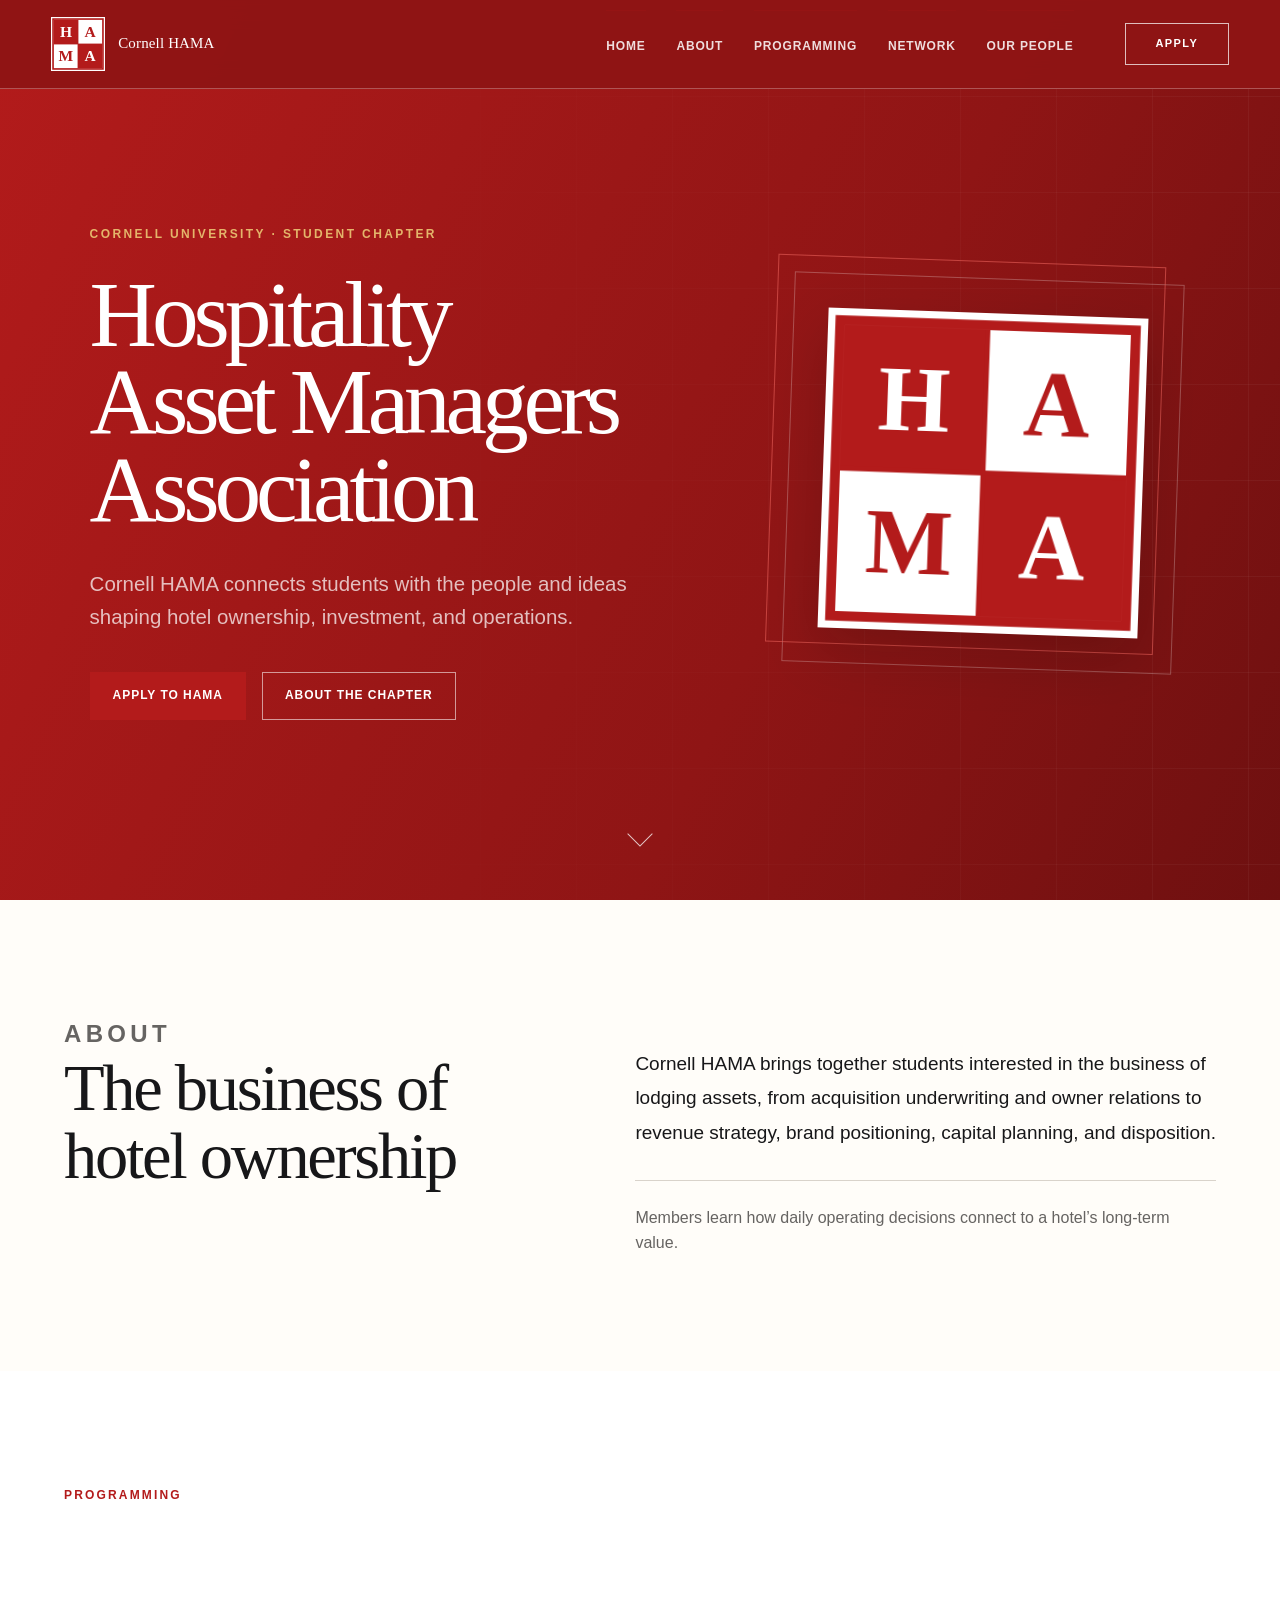
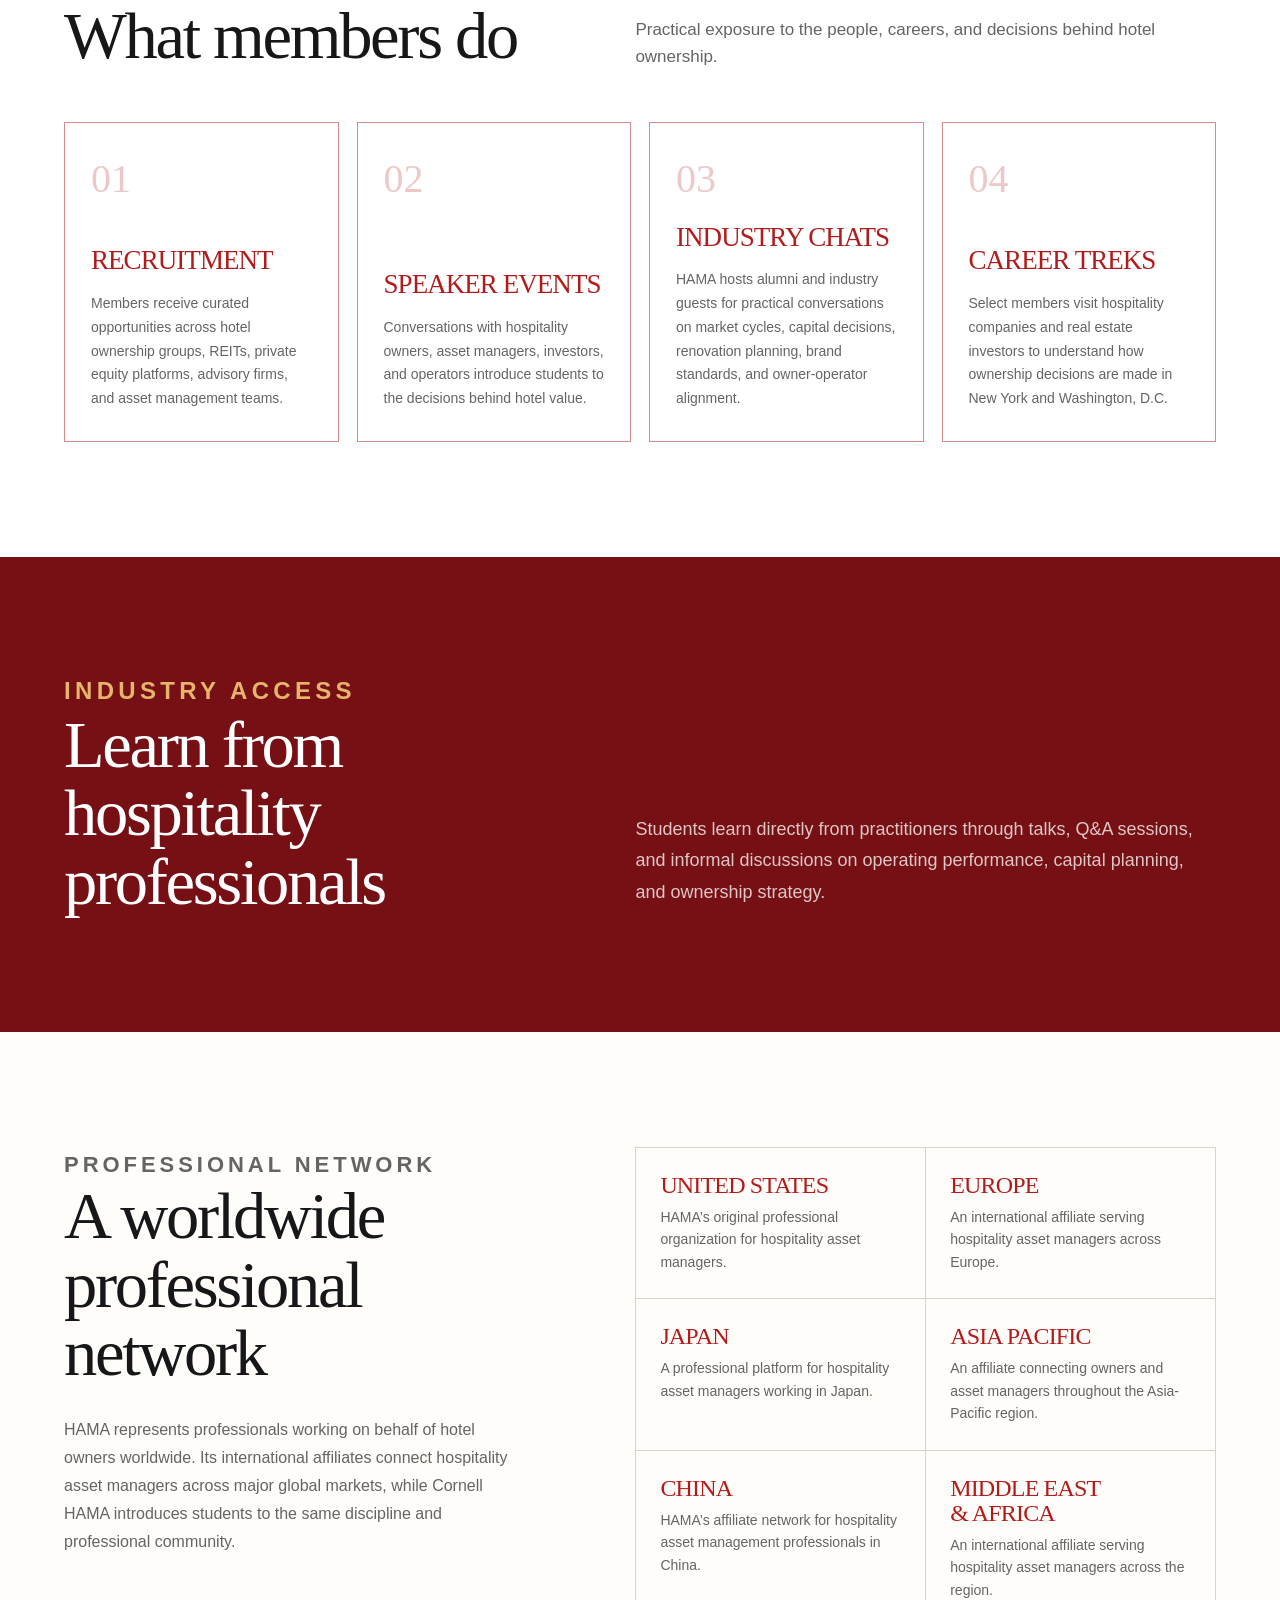
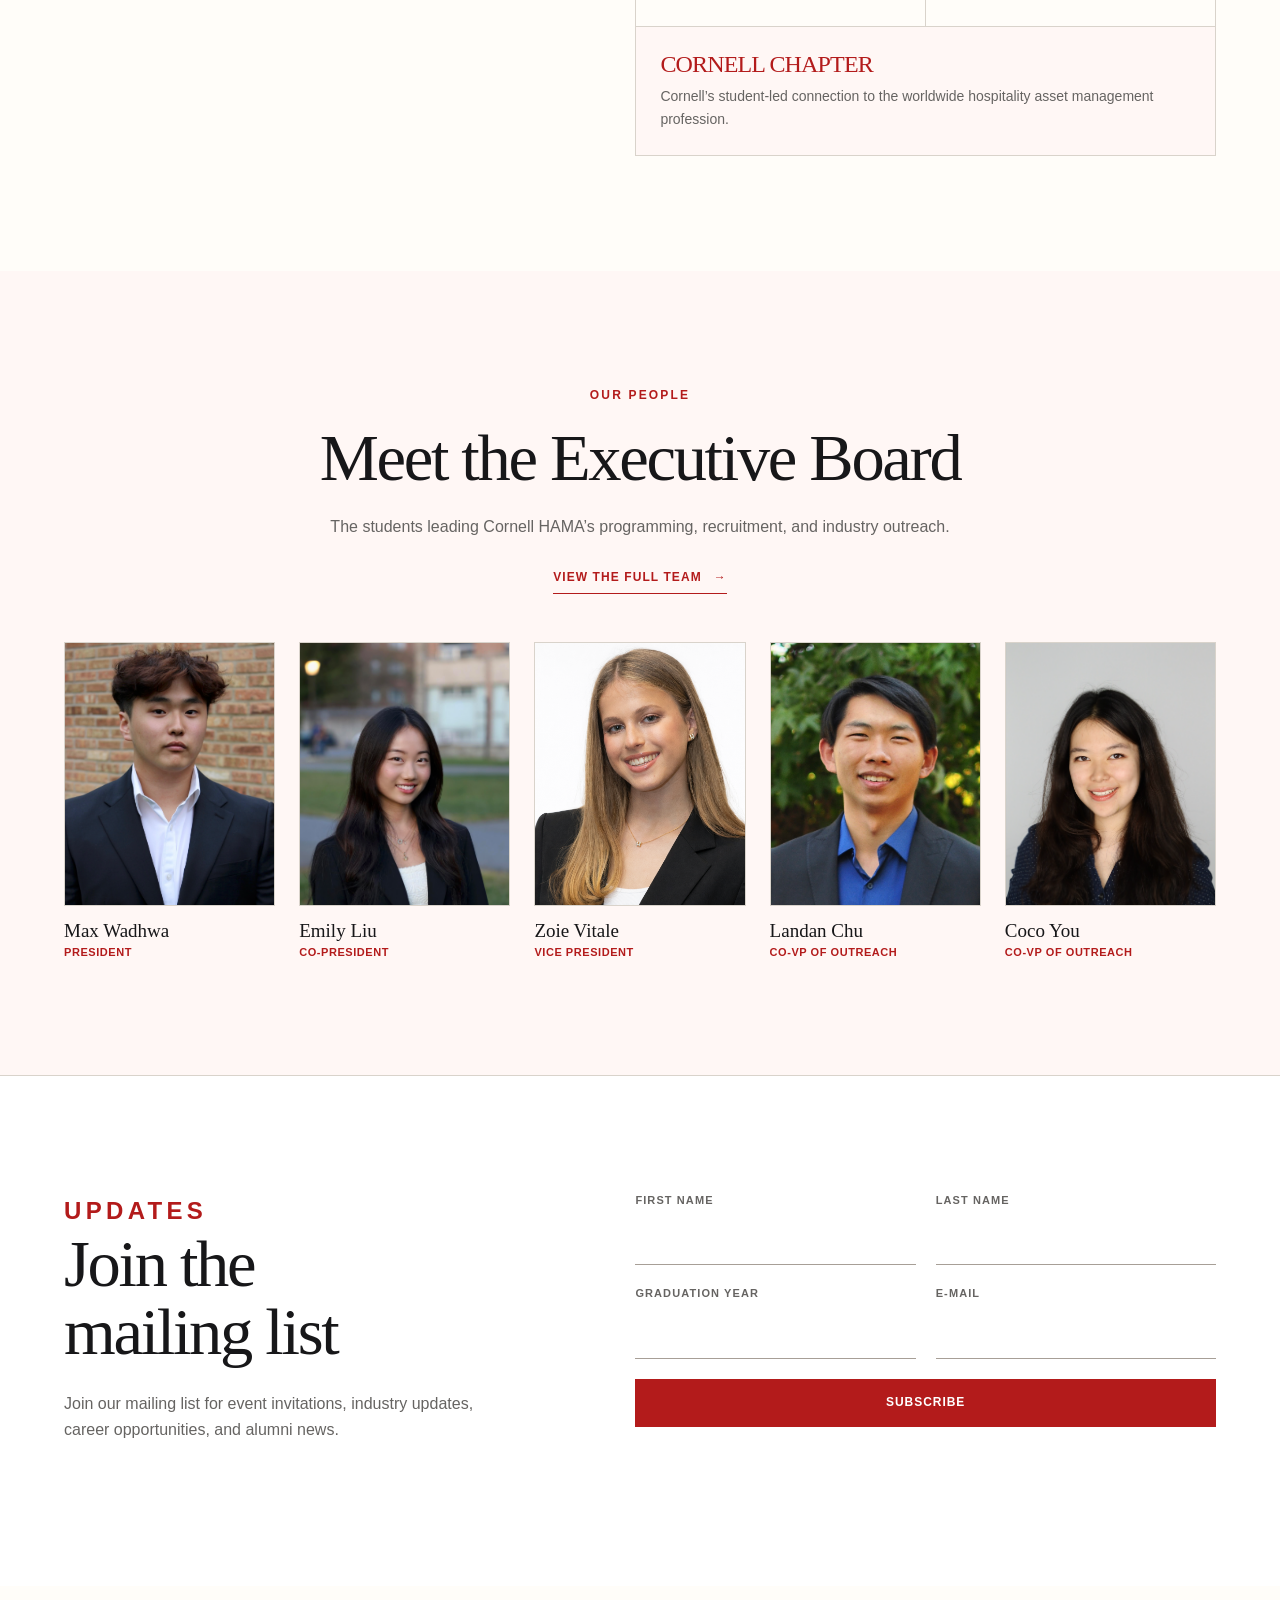
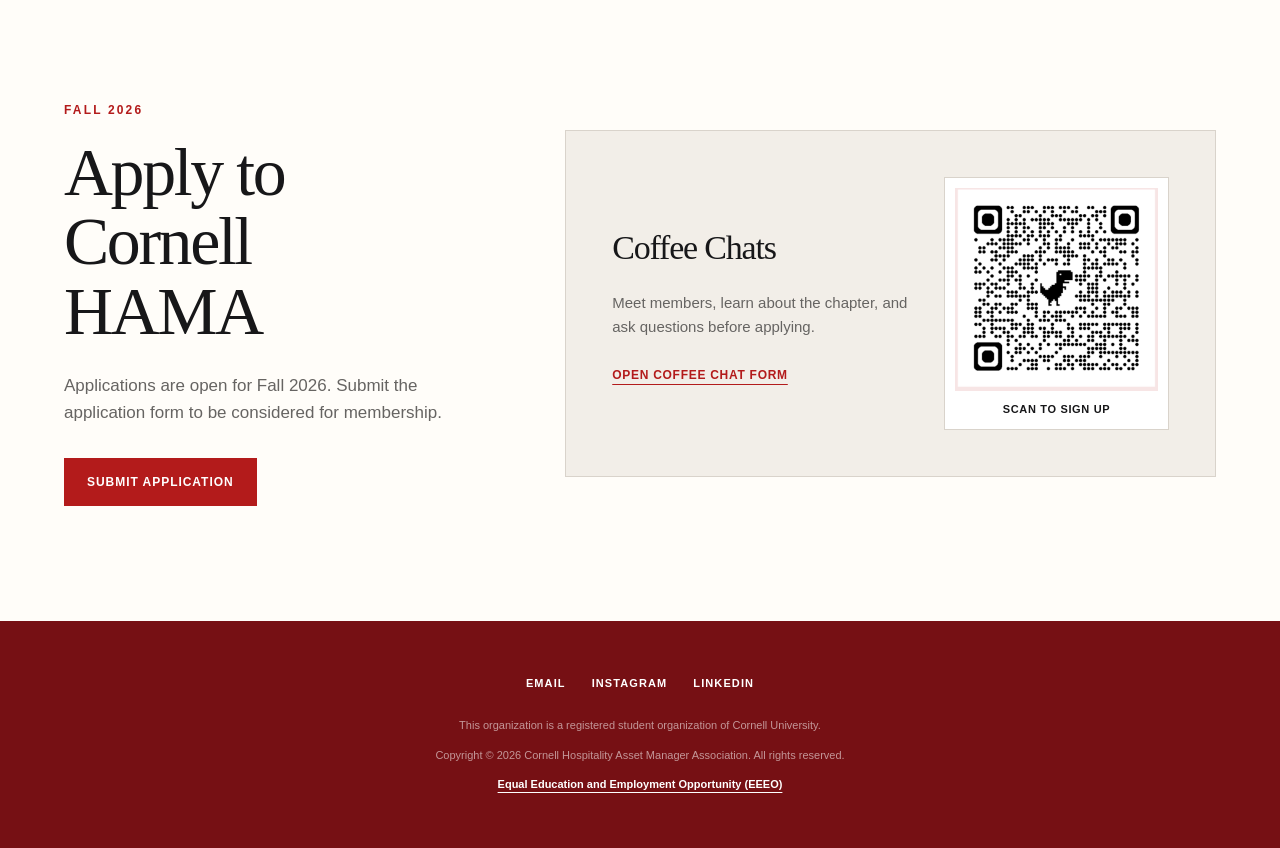
==== index.html @ 6bf59426 "Clarify HAMA worldwide affiliate network" ====
<!doctype html>
<html lang="en">
  <head>
    <meta charset="utf-8">
    <meta name="viewport" content="width=device-width, initial-scale=1">
    <title>Cornell Hospitality Asset Manager Association</title>
    <meta
      name="description"
      content="Cornell Hospitality Asset Manager Association connects students with hotel investment, operations, and asset management leaders."
    >
    <meta property="og:title" content="Cornell HAMA">
    <meta property="og:description" content="Cornell students exploring hotel ownership, investment, operations, and asset management.">
    <meta property="og:type" content="website">
    <meta property="og:url" content="https://cornellhama.com/">
    <meta property="og:image" content="https://cornellhama.com/assets/og-hama-2026.png">
    <meta property="og:image:alt" content="Cornell Hospitality Asset Management Association">
    <meta name="twitter:card" content="summary_large_image">
    <meta name="twitter:title" content="Cornell HAMA">
    <meta name="twitter:description" content="Cornell students exploring hotel ownership, investment, operations, and asset management.">
    <meta name="twitter:image" content="https://cornellhama.com/assets/og-hama-2026.png">
    <link rel="icon" href="assets/hama-mark.svg" type="image/svg+xml">
    <link rel="stylesheet" href="styles.css?v=20260830-2">
    <link rel="stylesheet" href="redesign.css?v=20260904-6">
  </head>
  <body>
    <a class="skip-link" href="#main">Skip to content</a>
    <header class="site-header" data-header>
      <a class="brand" href="/index.html#home" aria-label="Cornell HAMA home">
        <img class="brand-logo" src="assets/hama-mark.svg" alt="">
        <span class="brand-name" aria-hidden="true">Cornell HAMA</span>
      </a>

      <button class="menu-toggle" type="button" aria-expanded="false" aria-controls="site-nav" data-menu-toggle>
        <span></span>
        <span></span>
        <span></span>
        <span class="sr-only">Menu</span>
      </button>

      <nav class="site-nav" id="site-nav" data-nav>
        <a href="/index.html#home">Home</a>
        <a href="#about">About</a>
        <a href="#speaker-events">Programming</a>
        <a href="#network">Network</a>
        <a href="people.html">Our People</a>
      </nav>

      <a class="apply-link" href="#application">APPLY</a>
    </header>

    <main id="main">
      <section class="hero" id="home" aria-label="Cornell HAMA">
        <div class="hero-media" aria-hidden="true">
          <img src="assets/hama-mark.svg" alt="">
        </div>
        <div class="hero-content">
          <p class="hero-kicker">Cornell University · Student Chapter</p>
          <h1>Hospitality Asset Managers Association</h1>
          <p class="hero-deck">
            Cornell HAMA connects students with the people and ideas shaping hotel ownership, investment, and operations.
          </p>
          <div class="hero-actions">
            <a class="primary-action" href="#application">Apply to HAMA</a>
            <a class="text-action" href="#about">About the chapter</a>
          </div>
        </div>
        <a class="scroll-cue" href="#about" aria-label="Explore Cornell HAMA"><span></span></a>
      </section>

      <section class="section intro" id="about">
        <div class="section-inner intro-layout">
          <div>
            <p class="eyebrow">About</p>
            <h2>The business of hotel ownership</h2>
          </div>
          <div class="intro-copy">
            <p>
            Cornell HAMA brings together students interested in the business of lodging assets, from acquisition
            underwriting and owner relations to revenue strategy, brand positioning, capital planning, and disposition.
            </p>
            <p class="intro-note">Members learn how daily operating decisions connect to a hotel’s long-term value.</p>
          </div>
        </div>
      </section>

      <section class="section programming" id="speaker-events">
        <div class="section-inner">
          <div class="program-header">
            <p class="eyebrow">Programming</p>
            <h2>What members do</h2>
            <p>Practical exposure to the people, careers, and decisions behind hotel ownership.</p>
          </div>
          <div class="work-grid">
            <article>
              <h3>Recruitment</h3>
              <p>
                Members receive curated opportunities across hotel ownership groups, REITs, private equity platforms,
                advisory firms, and asset management teams.
              </p>
            </article>
            <article>
              <h3>Speaker Events</h3>
              <p>
                Conversations with hospitality owners, asset managers, investors, and operators introduce students to
                the decisions behind hotel value.
              </p>
            </article>
            <article>
              <h3>Industry Chats</h3>
              <p>
                HAMA hosts alumni and industry guests for practical conversations on market cycles, capital decisions,
                renovation planning, brand standards, and owner-operator alignment.
              </p>
            </article>
            <article>
              <h3>Career Treks</h3>
              <p>
                Select members visit hospitality companies and real estate investors to understand how ownership decisions
                are made in New York and Washington, D.C.
              </p>
            </article>
          </div>
        </div>
      </section>

      <section class="section feature-band" id="treks">
        <div class="section-inner split">
          <div>
            <p class="eyebrow">Industry access</p>
            <h2>Learn from hospitality professionals</h2>
          </div>
          <p>
            Students learn directly from practitioners through talks, Q&A sessions, and informal discussions on
            operating performance, capital planning, and ownership strategy.
          </p>
        </div>
      </section>

      <section class="section network" id="network">
        <div class="section-inner network-layout">
          <div>
            <p class="eyebrow">Professional network</p>
            <h2>A worldwide professional network</h2>
            <p>
              HAMA represents professionals working on behalf of hotel owners worldwide. Its international affiliates
              connect hospitality asset managers across major global markets, while Cornell HAMA introduces students
              to the same discipline and professional community.
            </p>
          </div>

          <div class="chapter-grid" aria-label="HAMA professional network and international affiliates">
            <article>
              <h3>United States</h3>
              <p>HAMA’s original professional organization for hospitality asset managers.</p>
            </article>
            <article>
              <h3>Europe</h3>
              <p>An international affiliate serving hospitality asset managers across Europe.</p>
            </article>
            <article>
              <h3>Japan</h3>
              <p>A professional platform for hospitality asset managers working in Japan.</p>
            </article>
            <article>
              <h3>Asia Pacific</h3>
              <p>An affiliate connecting owners and asset managers throughout the Asia-Pacific region.</p>
            </article>
            <article>
              <h3>China</h3>
              <p>HAMA’s affiliate network for hospitality asset management professionals in China.</p>
            </article>
            <article>
              <h3>Middle East &amp; Africa</h3>
              <p>An international affiliate serving hospitality asset managers across the region.</p>
            </article>
            <article class="student-chapter">
              <h3>Cornell Chapter</h3>
              <p>Cornell’s student-led connection to the worldwide hospitality asset management profession.</p>
            </article>
          </div>
        </div>
      </section>

      <section class="leadership-preview" aria-labelledby="leadership-preview-title">
        <div class="leadership-heading">
          <p class="eyebrow">Our People</p>
          <h2 id="leadership-preview-title">Meet the Executive Board</h2>
          <p>The students leading Cornell HAMA’s programming, recruitment, and industry outreach.</p>
          <a href="people.html">View the full team <span aria-hidden="true">→</span></a>
        </div>
        <div class="leadership-mosaic" aria-label="Cornell HAMA executive board members">
          <a href="person.html?id=max-wadhwa"><img src="assets/max-wadhwa.png" alt="Max Wadhwa"><span><strong>Max Wadhwa</strong><small>President</small></span></a>
          <a href="person.html?id=emily-liu"><img src="assets/emily-liu.png" alt="Emily Liu"><span><strong>Emily Liu</strong><small>Co-President</small></span></a>
          <a href="person.html?id=zoie-vitale"><img src="assets/zoie-vitale.png" alt="Zoie Vitale"><span><strong>Zoie Vitale</strong><small>Vice President</small></span></a>
          <a href="person.html?id=landan-chu"><img src="assets/landan-chu.jpeg" alt="Landan Chu"><span><strong>Landan Chu</strong><small>Co-VP of Outreach</small></span></a>
          <a href="person.html?id=coco-you"><img src="assets/coco-you-cropped.png" alt="Coco You"><span><strong>Coco You</strong><small>Co-VP of Outreach</small></span></a>
        </div>
      </section>

      <section class="section subscribe" id="updates">
        <div class="section-inner subscribe-layout">
          <div>
            <p class="eyebrow">Updates</p>
            <h2>Join the mailing list</h2>
            <p>
              Join our mailing list for event invitations, industry updates, career opportunities, and alumni news.
            </p>
          </div>

          <form class="subscribe-form" data-subscribe-form>
            <label>
              <span>First Name</span>
              <input type="text" name="firstName" autocomplete="given-name" required>
            </label>
            <label>
              <span>Last Name</span>
              <input type="text" name="lastName" autocomplete="family-name" required>
            </label>
            <label>
              <span>Graduation Year</span>
              <input type="text" name="graduationYear" inputmode="numeric" required>
            </label>
            <label>
              <span>E-mail</span>
              <input type="email" name="email" autocomplete="email" required>
            </label>
            <button type="submit">Subscribe</button>
            <p class="form-message" role="status" data-form-message></p>
          </form>
        </div>
      </section>

      <section class="section application" id="application">
        <div class="section-inner application-layout">
          <div class="application-copy">
            <p class="eyebrow">Fall 2026</p>
            <h2>Apply to Cornell HAMA</h2>
            <p>
              Applications are open for Fall 2026. Submit the application form to be considered for membership.
            </p>
            <div class="application-actions">
              <a class="primary-action" href="https://docs.google.com/forms/d/e/1FAIpQLSeDBTwd5fsG9K4ZTGrbLpEl9aWUDxSmqP4gUa3wOyOoTvNU_A/viewform">Submit Application</a>
            </div>
          </div>
          <div class="coffee-chat-panel">
            <div>
              <h3>Coffee Chats</h3>
              <p>Meet members, learn about the chapter, and ask questions before applying.</p>
              <a class="coffee-chat-link" href="https://docs.google.com/forms/d/e/1FAIpQLSd3B0IlLyND5cadHlPByT5KsSlXl3irr79lGAq04WjVg733iw/viewform">Open Coffee Chat Form</a>
            </div>
            <a class="coffee-chat-qr" href="https://docs.google.com/forms/d/e/1FAIpQLSd3B0IlLyND5cadHlPByT5KsSlXl3irr79lGAq04WjVg733iw/viewform" aria-label="Open the Fall 2026 Cornell HAMA Coffee Chat form">
              <img src="assets/coffee-chat-qr.png" alt="QR code for the Fall 2026 Cornell HAMA Coffee Chat form">
              <span>Scan to sign up</span>
            </a>
          </div>
        </div>
      </section>

    </main>

    <footer class="site-footer">
      <div class="footer-socials" aria-label="Social links">
        <a href="mailto:hama@cornell.edu" aria-label="Email Cornell HAMA">Email</a>
        <a href="https://www.instagram.com/cornellhama/" aria-label="Instagram">Instagram</a>
        <a href="https://www.linkedin.com/company/hospitality-asset-managers-association-cornell-student-chapter/" aria-label="LinkedIn">LinkedIn</a>
      </div>
      <p>This organization is a registered student organization of Cornell University.</p>
      <p>Copyright © 2026 Cornell Hospitality Asset Manager Association. All rights reserved.</p>
      <a href="https://hr.cornell.edu/about/workplace-rights/equal-education-and-employment">Equal Education and Employment Opportunity (EEEO)</a>
    </footer>

    <script src="script.js?v=20260904-1"></script>
  </body>
</html>
---- styles.css ----
:root {
  --cornell-red: #b31b1b;
  --cornell-red-dark: #871515;
  --ink: #161616;
  --muted: #5d5d5d;
  --line: #d8d8d8;
  --paper: #ffffff;
  --soft: #f6f6f4;
  --deep: #1f2428;
  --shadow: 0 18px 42px rgba(0, 0, 0, 0.08);
}

* {
  box-sizing: border-box;
}

html {
  scroll-behavior: smooth;
}

body {
  margin: 0;
  color: var(--ink);
  background: var(--paper);
  font-family: Arial, Helvetica, sans-serif;
  line-height: 1.5;
  text-rendering: optimizeLegibility;
}

a {
  color: inherit;
  text-decoration: none;
}

img {
  display: block;
  max-width: 100%;
}

a:focus-visible,
button:focus-visible,
input:focus-visible {
  outline: 3px solid rgba(179, 27, 27, 0.28);
  outline-offset: 4px;
}

.skip-link {
  position: fixed;
  z-index: 100;
  top: 12px;
  left: 12px;
  transform: translateY(-160%);
  padding: 10px 14px;
  color: #fff;
  background: var(--cornell-red);
  font-weight: 800;
  transition: transform 160ms ease;
}

.skip-link:focus {
  transform: translateY(0);
}

.sr-only {
  position: absolute;
  width: 1px;
  height: 1px;
  padding: 0;
  overflow: hidden;
  clip: rect(0, 0, 0, 0);
  white-space: nowrap;
  border: 0;
}

.site-header {
  position: sticky;
  z-index: 20;
  top: 0;
  left: 0;
  width: 100%;
  min-height: 96px;
  display: grid;
  grid-template-columns: auto minmax(0, 1fr) auto;
  align-items: center;
  gap: clamp(16px, 2vw, 28px);
  padding: 14px clamp(22px, 4vw, 52px);
  color: var(--cornell-red);
  background: rgba(255, 255, 255, 0.98);
  border-bottom: 3px solid var(--cornell-red);
  transition: background 180ms ease, box-shadow 180ms ease, min-height 180ms ease;
}

.site-header.is-scrolled,
.site-header.is-open {
  background: rgba(255, 255, 255, 0.98);
  box-shadow: 0 8px 22px rgba(0, 0, 0, 0.08);
}

.brand {
  display: inline-flex;
  align-items: center;
  justify-content: center;
  width: 72px;
  height: 72px;
  min-width: 0;
}

.brand-logo {
  display: block;
  width: 100%;
  height: 100%;
  object-fit: contain;
}

.site-nav {
  display: flex;
  align-items: center;
  justify-content: flex-end;
  gap: clamp(12px, 1.6vw, 22px);
  font-size: 13px;
  font-weight: 700;
  text-transform: uppercase;
  white-space: nowrap;
}

.site-nav a,
.apply-link {
  transition: color 160ms ease, background 160ms ease, border-color 160ms ease, transform 160ms ease;
}

.site-nav > a,
.nav-item > a {
  position: relative;
  padding: 8px 0;
}

.site-nav > a::after,
.nav-item > a::after {
  position: absolute;
  right: 0;
  bottom: 2px;
  left: 0;
  height: 2px;
  content: "";
  background: currentColor;
  transform: scaleX(0);
  transform-origin: center;
  transition: transform 160ms ease;
}

.site-nav > a:hover::after,
.site-nav > a:focus-visible::after,
.nav-item > a:hover::after,
.nav-item > a:focus-visible::after {
  transform: scaleX(1);
}

.nav-item {
  position: relative;
  display: inline-flex;
  align-items: center;
  min-height: 46px;
}

.subnav {
  position: absolute;
  top: 100%;
  left: 50%;
  min-width: 160px;
  display: none;
  transform: translateX(-50%);
  padding: 12px 18px;
  background: #fff;
  border-top: 3px solid var(--cornell-red);
  box-shadow: 0 14px 28px rgba(0, 0, 0, 0.12);
}

.subnav a {
  display: block;
  padding: 8px 0;
}

.nav-item:hover .subnav,
.nav-item:focus-within .subnav {
  display: block;
}

.site-nav a:hover,
.site-nav a:focus-visible {
  color: #7c1111;
}

.apply-link {
  display: inline-flex;
  align-items: center;
  justify-content: center;
  min-width: 98px;
  min-height: 42px;
  padding: 11px 20px;
  border: 2px solid var(--cornell-red);
  border-radius: 999px;
  font-size: 13px;
  font-weight: 800;
  text-transform: uppercase;
}

.apply-link:hover,
.apply-link:focus-visible {
  color: #fff;
  background: var(--cornell-red);
  transform: translateY(-1px);
}

.menu-toggle {
  display: none;
  width: 44px;
  height: 44px;
  padding: 10px;
  border: 1px solid var(--cornell-red);
  background: transparent;
  color: var(--cornell-red);
}

.menu-toggle span:not(.sr-only) {
  display: block;
  height: 2px;
  margin: 5px 0;
  background: currentColor;
}

.hero {
  position: relative;
  min-height: min(760px, 74vh);
  display: flex;
  align-items: center;
  justify-content: center;
  padding: 96px 24px;
  color: var(--ink);
  text-align: center;
  background: #fff;
  border-bottom: 1px solid var(--line);
}

.hero-overlay {
  display: none;
}

.hero-content {
  position: relative;
  width: min(980px, 100%);
}

.eyebrow {
  margin: 0 0 18px;
  color: var(--cornell-red);
  font-size: 14px;
  font-weight: 800;
  letter-spacing: 0;
  text-transform: uppercase;
}

.hero .eyebrow {
  color: #fff;
}

h1,
h2,
h3 {
  overflow-wrap: normal;
  text-wrap: balance;
  word-break: normal;
}

dd,
.person-contact {
  overflow-wrap: anywhere;
}

h1 {
  margin: 0;
  color: var(--cornell-red);
  font-size: clamp(44px, 8vw, 94px);
  line-height: 0.96;
  font-weight: 800;
  letter-spacing: 0;
  text-transform: uppercase;
}

.hero p:last-child {
  width: min(710px, 100%);
  margin: 28px auto 0;
  font-size: clamp(18px, 2.3vw, 27px);
  font-weight: 600;
}

.section {
  padding: clamp(58px, 7vw, 88px) clamp(20px, 4vw, 44px);
}

.section-inner {
  width: min(1180px, 100%);
  margin: 0 auto;
}

.narrow {
  width: min(940px, 100%);
  text-align: center;
}

h2 {
  margin: 0 0 22px;
  font-size: clamp(34px, 5vw, 62px);
  line-height: 1;
  text-transform: uppercase;
}

.intro p,
.feature-band p,
.subscribe p {
  margin: 0;
  color: var(--muted);
  font-size: clamp(18px, 2vw, 24px);
}

.section-heading {
  width: min(980px, 100%);
  margin: 0 auto clamp(42px, 5vw, 64px);
  text-align: center;
}

.section-heading h2 {
  margin-bottom: 16px;
  color: var(--ink);
  font-size: clamp(42px, 5vw, 64px);
  font-weight: 500;
  text-transform: none;
}

.section-heading span {
  display: block;
  width: 58px;
  height: 4px;
  margin: 0 auto 18px;
  background: var(--cornell-red);
}

.section-heading p {
  width: min(760px, 100%);
  margin: 0 auto;
  color: var(--ink);
  font-size: 18px;
}

.interior-hero {
  padding-top: clamp(58px, 6vw, 82px);
  padding-bottom: 18px;
  background: #fff;
}

.interior-hero .section-heading {
  margin-bottom: 0;
}

.interior-hero h1 {
  color: var(--ink);
  font-size: clamp(54px, 8vw, 96px);
  font-weight: 600;
  line-height: 1;
  text-transform: none;
}

.people {
  padding-top: clamp(42px, 5vw, 62px);
  background: #fff;
}

.people .section-inner {
  width: min(1580px, 100%);
}

.people-grid {
  display: grid;
  grid-template-columns: repeat(auto-fit, minmax(190px, 1fr));
  gap: clamp(48px, 7vw, 86px) clamp(26px, 4vw, 54px);
  align-items: start;
}

.person-card {
  display: grid;
  gap: 14px;
  align-content: start;
  color: inherit;
  transition: transform 180ms ease, color 180ms ease;
}

.person-card:hover,
.person-card:focus-visible {
  transform: translateY(-4px);
}

.person-card img {
  width: 100%;
  aspect-ratio: 1 / 1;
  object-fit: cover;
  object-position: center 34%;
  background: var(--soft);
  border: 1px solid rgba(0, 0, 0, 0.06);
  transition: box-shadow 180ms ease, filter 180ms ease;
}

.person-card:hover img,
.person-card:focus-visible img {
  box-shadow: var(--shadow);
  filter: saturate(1.04);
}

.person-card.is-president img {
  border-color: rgba(179, 27, 27, 0.32);
}

.person-card h3 {
  margin: 0 0 3px;
  color: var(--cornell-red);
  font-size: clamp(18px, 1.4vw, 21px);
  line-height: 1.1;
}

.person-card p,
.person-detail dd,
.person-email {
  display: block;
  margin: 0;
  color: var(--ink);
  font-size: 14px;
  line-height: 1.25;
}

.person-email {
  color: var(--cornell-red);
  font-weight: 700;
}

.person-role {
  font-size: clamp(15px, 1.1vw, 17px);
  font-weight: 800;
}

.person-major {
  font-weight: 800;
}

.person-contact {
  color: var(--muted);
}

.person-detail {
  display: none;
  padding: 76px 36px 96px;
  background: #fff;
  scroll-margin-top: 126px;
}

.person-detail:target {
  display: block;
}

.person-detail-layout {
  display: grid;
  grid-template-columns: minmax(320px, 1fr) minmax(300px, 0.72fr);
  gap: clamp(48px, 8vw, 118px);
  align-items: start;
}

.person-detail-layout > img {
  width: 100%;
  aspect-ratio: 16 / 10;
  object-fit: cover;
  object-position: center 34%;
}

.person-detail-content {
  padding-top: 4px;
}

.back-link {
  width: 42px;
  height: 42px;
  display: inline-grid;
  place-items: center;
  margin-bottom: 34px;
  border: 1px solid rgba(179, 27, 27, 0.58);
  border-radius: 6px;
  color: var(--cornell-red);
  font-size: 34px;
  line-height: 1;
}

.back-link:hover,
.back-link:focus-visible {
  color: #fff;
  background: var(--cornell-red);
}

.person-detail h2 {
  margin: 0 0 38px;
  color: var(--cornell-red);
  font-size: clamp(44px, 5vw, 76px);
  line-height: 0.98;
  text-transform: none;
}

.person-detail dl {
  display: grid;
  gap: 22px;
  margin: 0 0 34px;
}

.person-detail dl div {
  display: grid;
  grid-template-columns: max-content minmax(0, 1fr);
  column-gap: 6px;
  align-items: baseline;
}

.person-detail dt {
  color: var(--ink);
  font-size: 18px;
  font-weight: 900;
  text-transform: uppercase;
}

.person-detail dd {
  color: var(--muted);
  font-weight: 700;
}

.profile-page {
  padding: clamp(60px, 7vw, 92px) clamp(20px, 4vw, 44px) clamp(76px, 8vw, 108px);
  background: #fff;
}

.profile-layout {
  display: grid;
  grid-template-columns: minmax(360px, 1.06fr) minmax(320px, 0.72fr);
  gap: clamp(48px, 8vw, 118px);
  align-items: start;
}

.profile-photo {
  width: 100%;
  aspect-ratio: 4 / 3;
  object-fit: cover;
  object-position: center 34%;
  background: var(--soft);
}

.profile-content {
  padding-top: 4px;
}

.profile-content h1,
.profile-missing h1 {
  margin: 0 0 38px;
  color: var(--cornell-red);
  font-size: clamp(44px, 5vw, 76px);
  line-height: 0.98;
  text-transform: none;
}

.profile-content dl {
  display: grid;
  gap: 20px;
  margin: 0 0 34px;
}

.profile-content dl div {
  display: grid;
  grid-template-columns: max-content minmax(0, 1fr);
  column-gap: 6px;
  align-items: baseline;
}

.profile-content dt {
  color: var(--ink);
  font-size: 18px;
  font-weight: 900;
  text-transform: uppercase;
}

.profile-content dd {
  margin: 0;
  color: var(--muted);
  font-size: 17px;
  font-weight: 700;
}

.profile-links {
  display: grid;
  gap: 12px;
  justify-items: start;
}

.linkedin-link {
  display: inline-flex;
  align-items: center;
  justify-content: center;
  color: #000;
  font-size: 17px;
  font-weight: 800;
  line-height: 1.25;
}

.linkedin-link::before {
  content: "in";
  display: inline-grid;
  place-items: center;
  width: 24px;
  height: 24px;
  margin-right: 10px;
  color: #fff;
  background: #0a66c2;
  border-radius: 3px;
  font-size: 14px;
  font-weight: 900;
}

.linkedin-link:hover,
.linkedin-link:focus-visible {
  color: var(--cornell-red);
}

.profile-missing {
  display: grid;
  gap: 18px;
}

.work-grid {
  display: grid;
  grid-template-columns: repeat(4, minmax(0, 1fr));
  gap: 0;
  padding-top: 0;
}

.work-grid article {
  min-height: 300px;
  padding: 42px 30px;
  border-top: 1px solid var(--line);
  border-right: 1px solid var(--line);
  border-bottom: 1px solid var(--line);
  transition: background 180ms ease, transform 180ms ease;
}

.work-grid article:first-child {
  border-left: 1px solid var(--line);
}

.work-grid h3 {
  margin: 0 0 22px;
  color: var(--cornell-red);
  font-size: clamp(24px, 3vw, 34px);
  line-height: 1.08;
  text-transform: uppercase;
}

.work-grid article:hover {
  background: var(--soft);
}

.work-grid p {
  margin: 0;
  color: var(--muted);
  font-size: 16px;
}

.feature-band {
  color: #fff;
  background:
    linear-gradient(90deg, rgba(20, 20, 20, 0.9), rgba(82, 21, 27, 0.72)),
    #52151b;
  background-position: center;
  background-size: cover;
}

.feature-band .eyebrow,
.feature-band p {
  color: #fff;
}

.network {
  background: #fff;
}

.network-layout {
  display: grid;
  grid-template-columns: minmax(300px, 0.8fr) minmax(420px, 1.2fr);
  gap: 60px;
  align-items: start;
}

.network-layout > div:first-child {
  position: sticky;
  top: 120px;
}

.network-layout p {
  margin: 0;
  color: var(--muted);
  font-size: clamp(17px, 1.8vw, 22px);
}

.chapter-grid {
  display: grid;
  grid-template-columns: repeat(2, minmax(0, 1fr));
  border-top: 1px solid var(--line);
  border-left: 1px solid var(--line);
}

.chapter-grid article {
  min-height: 240px;
  padding: 30px;
  border-right: 1px solid var(--line);
  border-bottom: 1px solid var(--line);
}

.chapter-grid span {
  display: block;
  margin-bottom: 36px;
  color: var(--cornell-red);
  font-size: 13px;
  font-weight: 800;
}

.chapter-grid h3 {
  margin: 0 0 16px;
  font-size: clamp(22px, 2.4vw, 31px);
  line-height: 1.05;
  text-transform: uppercase;
}

.chapter-grid p {
  font-size: 15px;
}

.split {
  display: grid;
  grid-template-columns: minmax(280px, 0.85fr) minmax(280px, 1fr);
  align-items: center;
  gap: 54px;
}

.subscribe {
  background: var(--soft);
}

.subscribe-layout {
  display: grid;
  grid-template-columns: minmax(280px, 0.75fr) minmax(320px, 1fr);
  gap: 54px;
  align-items: start;
}

.subscribe-form {
  display: grid;
  grid-template-columns: repeat(2, minmax(0, 1fr));
  gap: 20px;
}

.subscribe-form label {
  display: grid;
  gap: 8px;
  color: var(--muted);
  font-size: 13px;
  font-weight: 700;
  text-transform: uppercase;
}

.subscribe-form input {
  width: 100%;
  min-height: 48px;
  padding: 12px 14px;
  border: 1px solid #a9a9a9;
  border-radius: 0;
  background: #fff;
  color: var(--ink);
  font: inherit;
}

.subscribe-form input:focus {
  border-color: var(--cornell-red);
}

.subscribe-form button {
  grid-column: span 2;
  min-height: 52px;
  border: 2px solid var(--cornell-red);
  background: var(--cornell-red);
  color: #fff;
  font: inherit;
  font-weight: 800;
  text-transform: uppercase;
  cursor: pointer;
}

.subscribe-form button:hover,
.subscribe-form button:focus-visible {
  background: var(--cornell-red-dark);
  border-color: var(--cornell-red-dark);
}

.form-message {
  grid-column: span 2;
  min-height: 24px;
  margin: 0;
  color: var(--cornell-red);
  font-size: 15px;
  font-weight: 700;
}

.link-row {
  display: grid;
  grid-template-columns: 1fr;
  padding-top: 0;
  padding-bottom: 0;
}

.link-row a {
  min-height: 122px;
  display: grid;
  place-items: center;
  padding: 28px;
  border-top: 1px solid var(--line);
  border-right: 1px solid var(--line);
  color: var(--cornell-red);
  font-size: clamp(22px, 3vw, 36px);
  font-weight: 800;
  text-align: center;
  text-transform: uppercase;
}

.link-row a:first-child {
  border-left: 1px solid var(--line);
}

.link-row a:hover,
.link-row a:focus-visible {
  color: #fff;
  background: var(--cornell-red);
}

.site-footer {
  display: grid;
  gap: 14px;
  justify-items: center;
  padding: 54px 24px 66px;
  color: #fff;
  background: var(--deep);
  text-align: center;
}

.site-footer p {
  margin: 0;
  color: rgba(255, 255, 255, 0.76);
  font-size: 14px;
}

.site-footer > a {
  color: #fff;
  font-weight: 700;
  text-decoration: underline;
  text-underline-offset: 4px;
}

.footer-socials {
  display: flex;
  gap: 20px;
  flex-wrap: wrap;
  justify-content: center;
  margin-bottom: 8px;
}

.footer-socials a {
  font-weight: 800;
  text-transform: uppercase;
}

.lobby-page {
  min-height: 100vh;
  background: #0f0f0f;
}

.lobby-header {
  position: fixed;
  z-index: 10;
  top: 0;
  left: 0;
  width: 100%;
  height: 62px;
  display: flex;
  align-items: center;
  justify-content: space-between;
  padding: 12px 34px;
  color: rgba(255, 255, 255, 0.72);
  background: #111;
  font-size: 14px;
}

.lobby-mark {
  display: inline-grid;
  place-items: center;
  width: 40px;
  height: 40px;
  background: var(--cornell-red);
}

.lobby-mark img {
  width: 32px;
  height: 32px;
  object-fit: contain;
}

.lobby-header a:hover,
.lobby-header a:focus-visible {
  color: #fff;
}

.lobby-main {
  min-height: 100vh;
  display: grid;
  grid-template-columns: minmax(0, 1fr) minmax(430px, 0.92fr);
  padding-top: 62px;
}

.lobby-intro {
  display: flex;
  align-items: center;
  padding: 72px 68px;
  color: #fff;
  background:
    radial-gradient(circle at 82% 12%, rgba(179, 27, 27, 0.24), transparent 24%),
    radial-gradient(circle at 12% 100%, rgba(179, 27, 27, 0.18), transparent 20%),
    #111;
}

.lobby-copy {
  width: min(610px, 100%);
}

.lobby-kicker {
  display: flex;
  align-items: center;
  gap: 10px;
  margin: 0 0 28px;
  color: var(--cornell-red);
  font-size: 13px;
  font-weight: 900;
  letter-spacing: 1.4px;
  text-transform: uppercase;
}

.lobby-kicker span {
  width: 28px;
  height: 2px;
  background: var(--cornell-red);
}

.lobby-copy h1 {
  margin: 0;
  color: #fff;
  font-family: Georgia, "Times New Roman", serif;
  font-size: clamp(42px, 5.4vw, 72px);
  font-weight: 700;
  line-height: 1.08;
  text-transform: none;
}

.lobby-copy h1 strong {
  color: var(--cornell-red);
  font-weight: inherit;
}

.lobby-copy > p:last-child {
  width: min(520px, 100%);
  margin: 28px 0 0;
  color: rgba(255, 255, 255, 0.68);
  font-size: 18px;
  line-height: 1.7;
}

.lobby-auth {
  display: grid;
  place-items: center;
  padding: 72px 48px;
  background: #fafafa;
}

.auth-card {
  width: min(420px, 100%);
  padding: 46px 42px;
  border-radius: 24px;
  background: #fff;
  box-shadow: 0 22px 48px rgba(0, 0, 0, 0.18);
}

.auth-required {
  display: flex;
  align-items: center;
  gap: 10px;
  margin: 0 0 18px;
  color: var(--cornell-red);
  font-size: 12px;
  font-weight: 900;
  letter-spacing: 1.2px;
  text-transform: uppercase;
}

.auth-required span {
  width: 11px;
  height: 11px;
  border-radius: 999px;
  background: var(--cornell-red);
}

.auth-card h2 {
  margin: 0 0 12px;
  color: var(--ink);
  font-family: Georgia, "Times New Roman", serif;
  font-size: 28px;
  font-weight: 700;
  text-transform: none;
}

.auth-card p {
  margin: 0;
  color: #747474;
  font-size: 15px;
}

.google-button {
  min-height: 52px;
  display: flex;
  align-items: center;
  justify-content: center;
  gap: 12px;
  margin: 34px 0 26px;
  border: 1px solid #dedede;
  border-radius: 6px;
  color: #262626;
  background: #fff;
  font-weight: 800;
  box-shadow: 0 3px 10px rgba(0, 0, 0, 0.06);
}

.google-button span {
  color: #4285f4;
  font-size: 20px;
  font-weight: 900;
}

.google-button:hover,
.google-button:focus-visible {
  border-color: var(--cornell-red);
}

.auth-help {
  text-align: center;
  font-size: 12px;
}

.auth-help a {
  color: var(--cornell-red);
  font-weight: 700;
}

@media (max-width: 1320px) {
  .site-header {
    grid-template-columns: auto minmax(0, 1fr) auto;
    padding: 14px 22px;
  }

  .brand {
    width: 68px;
    height: 68px;
  }

  .menu-toggle {
    display: block;
    justify-self: end;
  }

  .site-nav {
    position: absolute;
    top: 100%;
    left: 0;
    width: 100%;
    display: none;
    flex-direction: column;
    align-items: stretch;
    gap: 0;
    padding: 10px 22px 20px;
    background: rgba(255, 255, 255, 0.98);
  }

  .site-header.is-open .site-nav {
    display: flex;
  }

  .site-nav a {
    padding: 14px 0;
    border-top: 1px solid rgba(179, 27, 27, 0.18);
  }

  .nav-item {
    display: block;
    min-height: 0;
  }

  .subnav {
    position: static;
    display: block;
    min-width: 0;
    transform: none;
    padding: 0 0 0 18px;
    border-top: 0;
    box-shadow: none;
  }

  .subnav a {
    padding: 12px 0;
  }
}

@media (max-width: 1120px) {
  .site-header {
    grid-template-columns: auto minmax(0, 1fr) auto;
    padding: 14px 22px;
  }

  .brand {
    width: 68px;
    height: 68px;
  }

  .menu-toggle {
    display: block;
    justify-self: end;
  }

  .site-nav {
    position: absolute;
    top: 100%;
    left: 0;
    width: 100%;
    display: none;
    flex-direction: column;
    align-items: stretch;
    gap: 0;
    padding: 10px 22px 20px;
    background: rgba(255, 255, 255, 0.98);
  }

  .site-header.is-open .site-nav {
    display: flex;
  }

  .site-nav a {
    padding: 14px 0;
    border-top: 1px solid rgba(179, 27, 27, 0.18);
  }

  .nav-item {
    display: block;
    min-height: 0;
  }

  .subnav {
    position: static;
    display: block;
    min-width: 0;
    transform: none;
    padding: 0 0 0 18px;
    border-top: 0;
    box-shadow: none;
  }

  .subnav a {
    padding: 12px 0;
  }

  .work-grid {
    grid-template-columns: repeat(2, minmax(0, 1fr));
  }

  .people-grid {
    grid-template-columns: repeat(3, minmax(0, 1fr));
    gap: 54px 30px;
  }

  .person-detail-layout {
    grid-template-columns: 1fr;
    gap: 34px;
  }

  .profile-layout {
    grid-template-columns: 1fr;
    gap: 34px;
  }

  .network-layout {
    grid-template-columns: 1fr;
  }

  .network-layout > div:first-child {
    position: static;
  }

  .lobby-main {
    grid-template-columns: 1fr;
  }

  .lobby-intro,
  .lobby-auth {
    min-height: 50vh;
  }
}

@media (max-width: 760px) {
  .site-header {
    grid-template-columns: auto minmax(0, 1fr) auto;
    gap: 12px;
    min-height: 72px;
    padding: 12px 16px;
  }

  .brand-logo {
    width: 100%;
  }

  .brand {
    width: 56px;
    height: 56px;
  }

  .apply-link {
    grid-column: auto;
    min-width: 84px;
    min-height: 38px;
    padding: 9px 14px;
  }

  .hero {
    min-height: 74vh;
    align-items: flex-end;
    padding: 128px 18px 58px;
  }

  h1 {
    font-size: clamp(38px, 14vw, 66px);
  }

  .interior-hero h1,
  .section-heading h2 {
    font-size: clamp(40px, 11vw, 48px);
  }

  .section {
    padding: 56px 20px;
  }

  .work-grid,
  .chapter-grid,
  .link-row,
  .split,
  .subscribe-layout,
  .subscribe-form {
    grid-template-columns: 1fr;
  }

  .people-grid {
    grid-template-columns: repeat(2, minmax(0, 1fr));
    gap: 42px 20px;
  }

  .person-card {
    gap: 11px;
  }

  .person-card h3 {
    font-size: 17px;
  }

  .person-card p,
  .person-email {
    font-size: 13px;
  }

  .work-grid {
    padding-top: 0;
  }

  .work-grid article,
  .work-grid article:first-child,
  .link-row a,
  .link-row a:first-child {
    border-left: 1px solid var(--line);
  }

  .subscribe-form button,
  .form-message {
    grid-column: auto;
  }

  .person-detail {
    padding: 56px 20px 72px;
    scroll-margin-top: 104px;
  }

  .person-detail-layout > img {
    aspect-ratio: 1 / 1;
  }

  .person-detail h2 {
    margin-bottom: 28px;
  }

  .person-detail dl div {
    display: grid;
    gap: 2px;
  }

  .profile-page {
    padding: 56px 20px 72px;
  }

  .profile-photo {
    aspect-ratio: 4 / 3;
  }

  .profile-content h1,
  .profile-missing h1 {
    margin-bottom: 28px;
  }

  .profile-content dl div {
    display: grid;
    gap: 2px;
  }

  .lobby-header {
    padding: 10px 18px;
  }

  .lobby-intro,
  .lobby-auth {
    padding: 52px 22px;
  }

  .auth-card {
    padding: 34px 24px;
    border-radius: 18px;
  }
}

@media (max-width: 460px) {
  .people-grid {
    grid-template-columns: 1fr;
    gap: 42px;
  }

  .person-card {
    width: min(300px, 100%);
    margin: 0 auto;
  }

  .site-header {
    grid-template-columns: minmax(0, 1fr) auto;
  }

  .apply-link {
    display: none;
  }
}
---- redesign.css ----
/* Cornell HAMA — a confident, editorial student-organization site. */
:root {
  --cornell-red: #b31b1b;
  --cornell-red-dark: #761014;
  --ink: #171719;
  --muted: #666462;
  --line: #d9d3cb;
  --paper: #fffdf9;
  --soft: #f2eee8;
  --deep: #8f1515;
  --shadow: 0 22px 55px rgba(13, 10, 9, 0.16);
}

body { color: var(--ink); background: var(--paper); font-family: "Helvetica Neue", Helvetica, Arial, sans-serif; line-height: 1.6; }
h1, h2, h3 { color: var(--ink); font-family: Georgia, "Times New Roman", serif; font-weight: 400; letter-spacing: -0.035em; text-transform: none; }
.section-inner { width: min(1180px, 100%); margin: 0 auto; }
.section { padding: clamp(82px, 9vw, 132px) clamp(22px, 5vw, 76px); }
.eyebrow { margin: 0 0 18px; color: var(--cornell-red); font-family: "Helvetica Neue", Helvetica, Arial, sans-serif; font-size: 12px; font-weight: 700; letter-spacing: 0.18em; text-transform: uppercase; }

/* Navigation */
.site-header { position: fixed; z-index: 30; top: 0; left: 0; width: 100%; min-height: 84px; grid-template-columns: auto minmax(0, 1fr) auto; gap: clamp(24px, 4vw, 56px); padding: 10px clamp(22px, 4vw, 58px); color: #fff; background: rgba(143, 21, 21, 0.97); border-bottom: 1px solid rgba(255, 255, 255, 0.28); box-shadow: none; backdrop-filter: blur(12px); }
.site-header.is-scrolled, .site-header.is-open { min-height: 72px; color: #fff; background: rgba(143, 21, 21, 0.99); box-shadow: 0 8px 26px rgba(81, 8, 8, 0.2); }
.brand { width: auto; height: 62px; display: inline-flex; align-items: center; gap: 13px; color: #fff; }
.brand-logo { width: 54px; height: 54px; flex: 0 0 auto; object-fit: contain; }
.brand-name { max-width: 110px; color: #fff; font-family: Georgia, "Times New Roman", serif; font-size: 15px; line-height: 1.15; letter-spacing: 0.01em; }
.site-nav { position: static; width: auto; display: flex; flex-direction: row; align-items: center; justify-content: flex-end; gap: clamp(20px, 2.4vw, 38px); color: rgba(255, 255, 255, 0.86); background: transparent; font-size: 12px; font-weight: 700; letter-spacing: 0.07em; text-transform: uppercase; }
.site-nav > a, .nav-item > a { padding: 26px 0 22px; }
.site-nav > a::after, .nav-item > a::after { bottom: 17px; height: 2px; background: #e35b55; }
.site-nav a:hover, .site-nav a:focus-visible, .site-nav a[aria-current="page"] { color: #fff; }
.apply-link { min-width: 104px; min-height: 42px; padding: 10px 20px; color: #fff; background: transparent; border: 1px solid rgba(255, 255, 255, 0.72); border-radius: 0; font-size: 11px; font-weight: 800; letter-spacing: 0.13em; }
.apply-link:hover, .apply-link:focus-visible { color: #fff; background: var(--cornell-red); border-color: var(--cornell-red); transform: none; }
.menu-toggle { border-color: rgba(255, 255, 255, 0.55); color: #fff; }

/* Hero */
.hero { position: relative; min-height: 100svh; display: grid; grid-template-columns: minmax(0, 1.18fr) minmax(280px, 0.82fr); align-items: center; gap: clamp(42px, 7vw, 110px); overflow: hidden; padding: clamp(148px, 18vh, 210px) clamp(28px, 7vw, 112px) clamp(112px, 13vh, 150px); color: #fff; text-align: left; background: linear-gradient(115deg, #b31b1b, #8f1515 62%, #6e1010); border-bottom: 0; }
.hero::before { position: absolute; inset: 0; content: ""; pointer-events: none; background-image: linear-gradient(rgba(255, 255, 255, 0.045) 1px, transparent 1px), linear-gradient(90deg, rgba(255, 255, 255, 0.045) 1px, transparent 1px); background-size: 96px 96px; mask-image: linear-gradient(to right, transparent 25%, #000 100%); }
.hero-content { position: relative; z-index: 2; grid-column: 1; grid-row: 1; width: min(820px, 100%); margin: 0; padding: 0; }
.hero-kicker { margin: 0 0 26px; color: #e4b56b; font-size: 12px; font-weight: 700; letter-spacing: 0.2em; text-transform: uppercase; }
.hero h1 { max-width: 820px; margin: 0; color: #fff; font-size: clamp(55px, 7.3vw, 104px); font-weight: 400; line-height: 0.94; letter-spacing: -0.055em; }
.hero .hero-deck { max-width: 680px; margin: 34px 0 0; color: rgba(255, 255, 255, 0.72); font-size: clamp(17px, 1.6vw, 21px); line-height: 1.6; }
.hero-actions { display: flex; align-items: center; gap: 16px; margin-top: 38px; }
.primary-action, .text-action { min-height: 48px; display: inline-flex; align-items: center; justify-content: center; padding: 13px 22px; border-radius: 0; font-size: 12px; font-weight: 800; letter-spacing: 0.08em; text-transform: uppercase; }
.primary-action { color: #fff; background: var(--cornell-red); border: 1px solid var(--cornell-red); box-shadow: none; }
.primary-action:hover, .primary-action:focus-visible { color: #fff; background: #cc2828; transform: none; }
.text-action { color: #fff; background: transparent; border: 1px solid rgba(255, 255, 255, 0.56); }
.text-action:hover, .text-action:focus-visible { color: #fff; border-color: #fff; }
.hero-media { position: relative; z-index: 2; grid-column: 2; grid-row: 1; width: min(390px, 100%); justify-self: center; display: block; padding: clamp(18px, 3vw, 34px); border: 1px solid rgba(255, 255, 255, 0.25); transform: rotate(2deg); }
.hero-media::before { position: absolute; z-index: -1; inset: -18px 18px 18px -18px; content: ""; border: 1px solid rgba(227, 91, 85, 0.65); }
.hero-media img { width: 100%; aspect-ratio: 1; object-fit: contain; box-shadow: var(--shadow); }
.scroll-cue { position: absolute; z-index: 3; right: 50%; bottom: 34px; width: 34px; height: 44px; transform: translateX(50%); }
.scroll-cue span { position: absolute; top: 3px; left: 8px; width: 18px; height: 18px; border-right: 1px solid rgba(255, 255, 255, 0.75); border-bottom: 1px solid rgba(255, 255, 255, 0.75); transform: rotate(45deg); animation: cue 1.8s ease-in-out infinite; }
@keyframes cue { 0%, 100% { opacity: 0.35; transform: translateY(0) rotate(45deg); } 50% { opacity: 1; transform: translateY(8px) rotate(45deg); } }

/* Editorial content */
.intro { background: var(--paper); }
.intro-layout, .program-header, .feature-band .split, .network-layout, .subscribe-layout { display: grid; grid-template-columns: minmax(280px, 0.88fr) minmax(360px, 1.12fr); gap: clamp(48px, 9vw, 130px); align-items: start; }
.intro h2, .program-header h2, .network h2, .subscribe h2, .feature-band h2, .leadership-heading h2 { margin: 0; font-size: clamp(42px, 5.2vw, 70px); line-height: 1.03; }
.intro-copy { padding-top: 32px; }
.intro-copy > p:first-child { margin: 0; color: var(--ink); font-size: 19px; line-height: 1.8; }
.intro .intro-note { margin: 30px 0 0; padding: 24px 0 0; color: var(--muted); border-top: 1px solid var(--line); font-size: 16px; }

/* What we do */
.programming { color: var(--ink); background: #fff; }
.program-header { margin-bottom: 52px; }
.program-header .eyebrow { grid-column: 1 / -1; margin-bottom: -24px; color: var(--cornell-red); }
.program-header h2 { color: var(--ink); }
.program-header > p:last-child { align-self: end; max-width: 520px; margin: 0; color: var(--muted); font-size: 17px; }
.work-grid { display: grid; grid-template-columns: repeat(4, minmax(0, 1fr)); gap: 18px; counter-reset: program; }
.work-grid article, .work-grid article:first-child { position: relative; min-height: 320px; display: flex; flex-direction: column; justify-content: flex-end; overflow: hidden; padding: 30px 26px; color: var(--ink); background: #fff; border: 1px solid rgba(179, 27, 27, 0.5); border-radius: 0; box-shadow: none; counter-increment: program; }
.work-grid article::before { position: absolute; top: 24px; left: 26px; content: "0" counter(program); color: rgba(179, 27, 27, 0.24); font-family: Georgia, "Times New Roman", serif; font-size: 40px; }
.work-grid article:hover { background: #fff7f5; border-color: var(--cornell-red); }
.work-grid h3 { position: relative; margin: 0 0 16px; color: var(--cornell-red); font-size: 27px; font-weight: 400; line-height: 1.1; }
.work-grid p { position: relative; margin: 0; color: var(--muted); font-size: 14px; line-height: 1.7; }

.feature-band { min-height: 0; padding-top: clamp(82px, 9vw, 124px); padding-bottom: clamp(82px, 9vw, 124px); color: #fff; background: var(--cornell-red-dark); }
.feature-band::before { display: none; }
.feature-band .split { align-items: end; }
.feature-band .eyebrow { color: #e4b56b; }
.feature-band h2 { color: #fff; }
.feature-band p:last-child { margin: 0; padding: 0 0 8px; color: rgba(255, 255, 255, 0.76); border: 0; font-size: 18px; line-height: 1.75; }

.network { background: var(--paper); }
.network-layout > div:first-child { position: sticky; top: 120px; }
.network-layout > div:first-child > p:last-child { margin: 28px 0 0; color: var(--muted); font-size: 16px; line-height: 1.75; }
.chapter-grid { display: grid; grid-template-columns: repeat(2, minmax(0, 1fr)); border-top: 1px solid var(--line); border-left: 1px solid var(--line); }
.chapter-grid article, .chapter-grid article:nth-child(odd), .chapter-grid article:nth-child(even) { min-height: 0; padding: 25px 24px; border: 0; border-right: 1px solid var(--line); border-bottom: 1px solid var(--line); }
.chapter-grid .student-chapter { grid-column: 1 / -1; background: #fff7f5; }
.chapter-grid h3 { margin: 0 0 8px; color: var(--cornell-red); font-family: Georgia, "Times New Roman", serif; font-size: 24px; font-weight: 400; }
.chapter-grid p { margin: 0; color: var(--muted); font-size: 14px; }

/* A calm, approachable preview using known HAMA members only. */
.leadership-preview { padding: clamp(82px, 9vw, 132px) clamp(22px, 5vw, 76px); color: var(--ink); background: #fff7f5; }
.leadership-heading { width: min(1180px, 100%); margin: 0 auto 48px; text-align: center; }
.leadership-heading .eyebrow { color: var(--cornell-red); }
.leadership-heading h2 { color: var(--ink); }
.leadership-heading > p:not(.eyebrow) { max-width: 630px; margin: 22px auto 0; color: var(--muted); font-size: 16px; }
.leadership-heading > a { display: inline-flex; align-items: center; margin-top: 28px; padding-bottom: 6px; color: var(--cornell-red); border-bottom: 1px solid var(--cornell-red); font-size: 12px; font-weight: 700; letter-spacing: 0.09em; text-transform: uppercase; }
.leadership-heading > a span { margin-left: 12px; }
.leadership-mosaic { width: min(1180px, 100%); display: grid; grid-template-columns: repeat(5, minmax(0, 1fr)); gap: clamp(14px, 2vw, 24px); margin: 0 auto; }
.leadership-mosaic > a { display: block; color: var(--ink); }
.leadership-mosaic img { width: 100%; min-height: 0; aspect-ratio: 4 / 5; object-fit: cover; object-position: center 25%; filter: none; border: 1px solid var(--line); transition: transform 200ms ease, box-shadow 200ms ease; }
.leadership-mosaic > a:hover img, .leadership-mosaic > a:focus-visible img { transform: translateY(-4px); box-shadow: var(--shadow); }
.leadership-mosaic span { display: grid; gap: 2px; padding-top: 14px; }
.leadership-mosaic strong { font-family: Georgia, "Times New Roman", serif; font-size: 19px; font-weight: 400; line-height: 1.2; }
.leadership-mosaic small { color: var(--cornell-red); font-size: 11px; font-weight: 700; letter-spacing: 0.05em; line-height: 1.4; text-transform: uppercase; }

/* Mailing list */
.subscribe { color: var(--ink); background: #fff; border-top: 1px solid var(--line); }
.subscribe h2 { color: var(--ink); }
.subscribe .eyebrow { color: var(--cornell-red); }
.subscribe-layout > div > p:last-child { margin: 24px 0 0; color: var(--muted); font-size: 16px; }
.subscribe-form { display: grid; grid-template-columns: repeat(2, minmax(0, 1fr)); gap: 20px; padding: 0; background: transparent; border: 0; }
.subscribe-form label { gap: 8px; color: var(--muted); font-size: 11px; font-weight: 700; letter-spacing: 0.1em; text-transform: uppercase; }
.subscribe-form input { min-height: 48px; padding: 11px 0; color: var(--ink); background: transparent; border: 0; border-bottom: 1px solid #a79f97; border-radius: 0; }
.subscribe-form input:focus { border-bottom-color: var(--cornell-red); outline: none; }
.subscribe-form button { min-height: 48px; color: #fff; background: var(--cornell-red); border: 1px solid var(--cornell-red); border-radius: 0; font-size: 12px; letter-spacing: 0.08em; text-transform: uppercase; }
.form-message { color: var(--cornell-red); }

/* Application and coffee chats stay together at the bottom. */
.application { padding-top: clamp(82px, 9vw, 130px); padding-bottom: clamp(82px, 9vw, 130px); background: var(--paper); }
.application-layout { display: grid; grid-template-columns: minmax(280px, 0.76fr) minmax(460px, 1.24fr); gap: clamp(48px, 8vw, 110px); align-items: center; }
.application-copy h2 { margin: 0; font-size: clamp(44px, 5.3vw, 72px); line-height: 1.02; }
.application-copy > p:last-of-type { margin: 26px 0 0; color: var(--muted); font-size: 17px; }
.application-actions { margin-top: 32px; }
.application .primary-action { color: #fff; }
.coffee-chat-panel { display: grid; grid-template-columns: minmax(0, 1fr) minmax(175px, 225px); gap: 34px; align-items: center; padding: clamp(28px, 4vw, 46px); background: var(--soft); border: 1px solid var(--line); border-radius: 0; }
.coffee-chat-panel h3 { margin: 0; color: var(--ink); font-size: 34px; font-weight: 400; }
.coffee-chat-panel p { margin: 16px 0 22px; color: var(--muted); font-size: 15px; }
.coffee-chat-link { color: var(--cornell-red); font-size: 12px; font-weight: 800; letter-spacing: 0.06em; text-decoration: underline; text-underline-offset: 5px; text-transform: uppercase; }
.coffee-chat-qr { display: grid; gap: 10px; padding: 10px; color: var(--ink); background: #fff; border: 1px solid var(--line); border-radius: 0; text-align: center; }
.coffee-chat-qr img { width: 100%; aspect-ratio: 1; object-fit: contain; }
.coffee-chat-qr span { font-size: 11px; font-weight: 700; letter-spacing: 0.06em; text-transform: uppercase; }

/* Footer */
.site-footer { display: grid; grid-template-columns: 1fr; gap: 12px; justify-items: center; padding: 54px 22px; color: rgba(255, 255, 255, 0.72); background: var(--cornell-red-dark); text-align: center; }
.footer-socials { grid-column: 1; grid-row: auto; justify-content: center; gap: 26px; margin: 0 0 12px; }
.footer-socials a { color: #fff; font-size: 11px; font-weight: 700; letter-spacing: 0.1em; text-transform: uppercase; }
.site-footer p, .site-footer > a { grid-column: 1; justify-self: center; margin: 0; color: rgba(255, 255, 255, 0.56); font-size: 11px; text-align: center; }
.site-footer > a { color: #fff; text-decoration: underline; text-underline-offset: 4px; }

/* Executive board */
.interior-hero, .people-hero { padding: clamp(160px, 18vw, 230px) clamp(22px, 5vw, 72px) clamp(78px, 8vw, 112px); color: #fff; background: linear-gradient(120deg, var(--cornell-red-dark), #26090d 70%, var(--deep)); border-bottom: 0; }
.interior-hero .section-heading { width: min(1180px, 100%); margin: 0 auto; text-align: left; }
.interior-hero h1, .people-hero h1 { margin: 0 0 16px; color: #fff; font-size: clamp(55px, 8vw, 100px); font-weight: 400; line-height: 0.98; }
.interior-hero .section-heading > p:last-child, .people-hero .section-heading > p:last-child { max-width: 620px; margin: 0; color: rgba(255, 255, 255, 0.7); font-size: 18px; }
.people { padding-top: clamp(76px, 8vw, 118px); background: var(--paper); }
.people-grid { grid-template-columns: repeat(3, minmax(0, 1fr)); gap: 60px 28px; }
.person-card { gap: 0; color: var(--ink); }
.person-card:hover, .person-card:focus-visible { color: inherit; transform: none; }
.person-card img { width: 100%; aspect-ratio: 4 / 5; object-fit: cover; object-position: center 25%; background: var(--soft); border: 0; border-radius: 0; filter: grayscale(100%); transition: filter 220ms ease, transform 220ms ease, box-shadow 220ms ease; }
.person-card:hover img, .person-card:focus-visible img { filter: grayscale(0%); transform: translateY(-4px); box-shadow: var(--shadow); }
.person-card > div { padding: 18px 2px 0; }
.person-card h3 { margin: 0 0 8px; color: var(--ink); font-family: Georgia, "Times New Roman", serif; font-size: 25px; font-weight: 400; }
.person-card p { margin: 3px 0 0; color: var(--muted); font-size: 13px; }
.person-card .person-role { color: var(--cornell-red); font-weight: 700; letter-spacing: 0.03em; text-transform: uppercase; }
.person-card .person-major { color: var(--ink); font-weight: 500; }

/* Individual profiles */
.profile-page { padding: clamp(150px, 16vw, 210px) clamp(22px, 5vw, 72px) clamp(80px, 9vw, 130px); background: var(--paper); }
.profile-layout { width: min(1060px, 100%); grid-template-columns: minmax(320px, 0.9fr) minmax(320px, 1.1fr); gap: clamp(48px, 9vw, 110px); align-items: start; }
.profile-photo { width: 100%; aspect-ratio: 4 / 5; object-fit: cover; object-position: center 25%; border: 0; border-radius: 0; box-shadow: var(--shadow); }
.profile-content { padding-top: 0; }
.back-link { width: auto; height: auto; display: inline-flex; margin: 0 0 38px; padding: 0 0 6px; color: var(--cornell-red); border: 0; border-bottom: 1px solid var(--cornell-red); border-radius: 0; font-size: 12px; font-weight: 700; letter-spacing: 0.06em; text-transform: uppercase; }
.back-link::after { content: " Back to Executive Board"; }
.profile-content h1, .profile-missing h1 { margin: 0 0 38px; color: var(--ink); font-size: clamp(48px, 6vw, 76px); font-weight: 400; line-height: 1; }
.profile-content dl { gap: 0; margin: 0 0 34px; border-top: 1px solid var(--line); }
.profile-content dl div { grid-template-columns: minmax(110px, 0.34fr) minmax(0, 1fr); gap: 20px; padding: 15px 0; border-bottom: 1px solid var(--line); }
.profile-content dt { color: var(--muted); font-size: 11px; font-weight: 700; letter-spacing: 0.08em; text-transform: uppercase; }
.profile-content dd { color: var(--ink); font-size: 15px; font-weight: 500; }
.linkedin-link, .person-email { color: var(--cornell-red); font-size: 14px; font-weight: 700; }
.linkedin-link::before { display: none; }

/* Preserve the existing alumni utility page if reached by direct URL. */
.lobby-header, .lobby-intro { background: var(--deep); }
.auth-card { border-radius: 0; box-shadow: var(--shadow); }

@media (min-width: 901px) {
  .menu-toggle { display: none; }
  .site-nav { position: static; width: auto; display: flex; padding: 0; }
}

@media (max-width: 1060px) {
  .brand-name { display: none; }
  .work-grid { grid-template-columns: repeat(2, minmax(0, 1fr)); }
  .leadership-mosaic { grid-template-columns: repeat(3, minmax(0, 1fr)); }
}

@media (max-width: 900px) {
  .site-header { min-height: 74px; grid-template-columns: auto minmax(0, 1fr) auto; gap: 16px; padding: 6px 20px; }
  .brand { height: 58px; }
  .brand-logo { width: 50px; height: 50px; }
  .menu-toggle { display: block; justify-self: end; }
  .site-nav { position: absolute; top: 100%; left: 0; width: 100%; display: none; flex-direction: column; align-items: stretch; gap: 0; padding: 10px 22px 20px; background: var(--cornell-red-dark); border-bottom: 1px solid rgba(255, 255, 255, 0.2); }
  .site-header.is-open .site-nav { display: flex; }
  .site-nav > a, .nav-item > a { padding: 14px 0; border-top: 1px solid rgba(255, 255, 255, 0.12); }
  .site-nav > a::after, .nav-item > a::after { display: none; }
  .hero { grid-template-columns: 1fr; padding-top: 150px; }
  .hero-media { position: absolute; z-index: 1; right: -60px; bottom: 70px; width: 280px; opacity: 0.12; border: 0; }
  .hero-media::before { display: none; }
  .intro-layout, .program-header, .feature-band .split, .network-layout, .subscribe-layout, .application-layout, .profile-layout { grid-template-columns: 1fr; }
  .intro-copy { padding-top: 0; }
  .program-header { gap: 24px; }
  .program-header .eyebrow { margin-bottom: -8px; }
  .network-layout > div:first-child { position: static; }
  .network-layout, .subscribe-layout, .application-layout { gap: 48px; }
  .profile-photo { max-width: 620px; }
  .people-grid { grid-template-columns: repeat(2, minmax(0, 1fr)); }
}

@media (max-width: 680px) {
  .site-header, .site-header.is-scrolled, .site-header.is-open { min-height: 66px; }
  .brand { height: 52px; }
  .brand-logo { width: 46px; height: 46px; }
  .apply-link { min-width: 76px; min-height: 36px; padding: 8px 12px; }
  .hero { min-height: 100svh; padding: 130px 20px 96px; }
  .hero h1 { font-size: clamp(49px, 15vw, 70px); }
  .hero .hero-deck { margin-top: 26px; }
  .hero-actions { align-items: stretch; flex-direction: column; }
  .primary-action, .text-action { width: 100%; }
  .section { padding: 70px 20px; }
  .work-grid, .people-grid, .subscribe-form { grid-template-columns: 1fr; }
  .chapter-grid { grid-template-columns: 1fr; }
  .chapter-grid .student-chapter { grid-column: auto; }
  .work-grid article, .work-grid article:first-child { min-height: 290px; }
  .leadership-heading { margin-bottom: 36px; }
  .leadership-mosaic { grid-template-columns: repeat(2, minmax(0, 1fr)); }
  .leadership-mosaic > a:last-child { grid-column: 1 / -1; width: calc(50% - 7px); justify-self: center; }
  .coffee-chat-panel { grid-template-columns: 1fr; }
  .coffee-chat-qr { width: min(300px, 100%); }
  .people-grid { gap: 46px; }
  .profile-content dl div { grid-template-columns: 1fr; gap: 4px; }
  .profile-page { padding-top: 120px; }
  .lobby-main { grid-template-columns: 1fr; }
}

@media (prefers-reduced-motion: reduce) {
  html { scroll-behavior: auto; }
  *, *::before, *::after { animation-duration: 0.01ms !important; transition-duration: 0.01ms !important; }
}
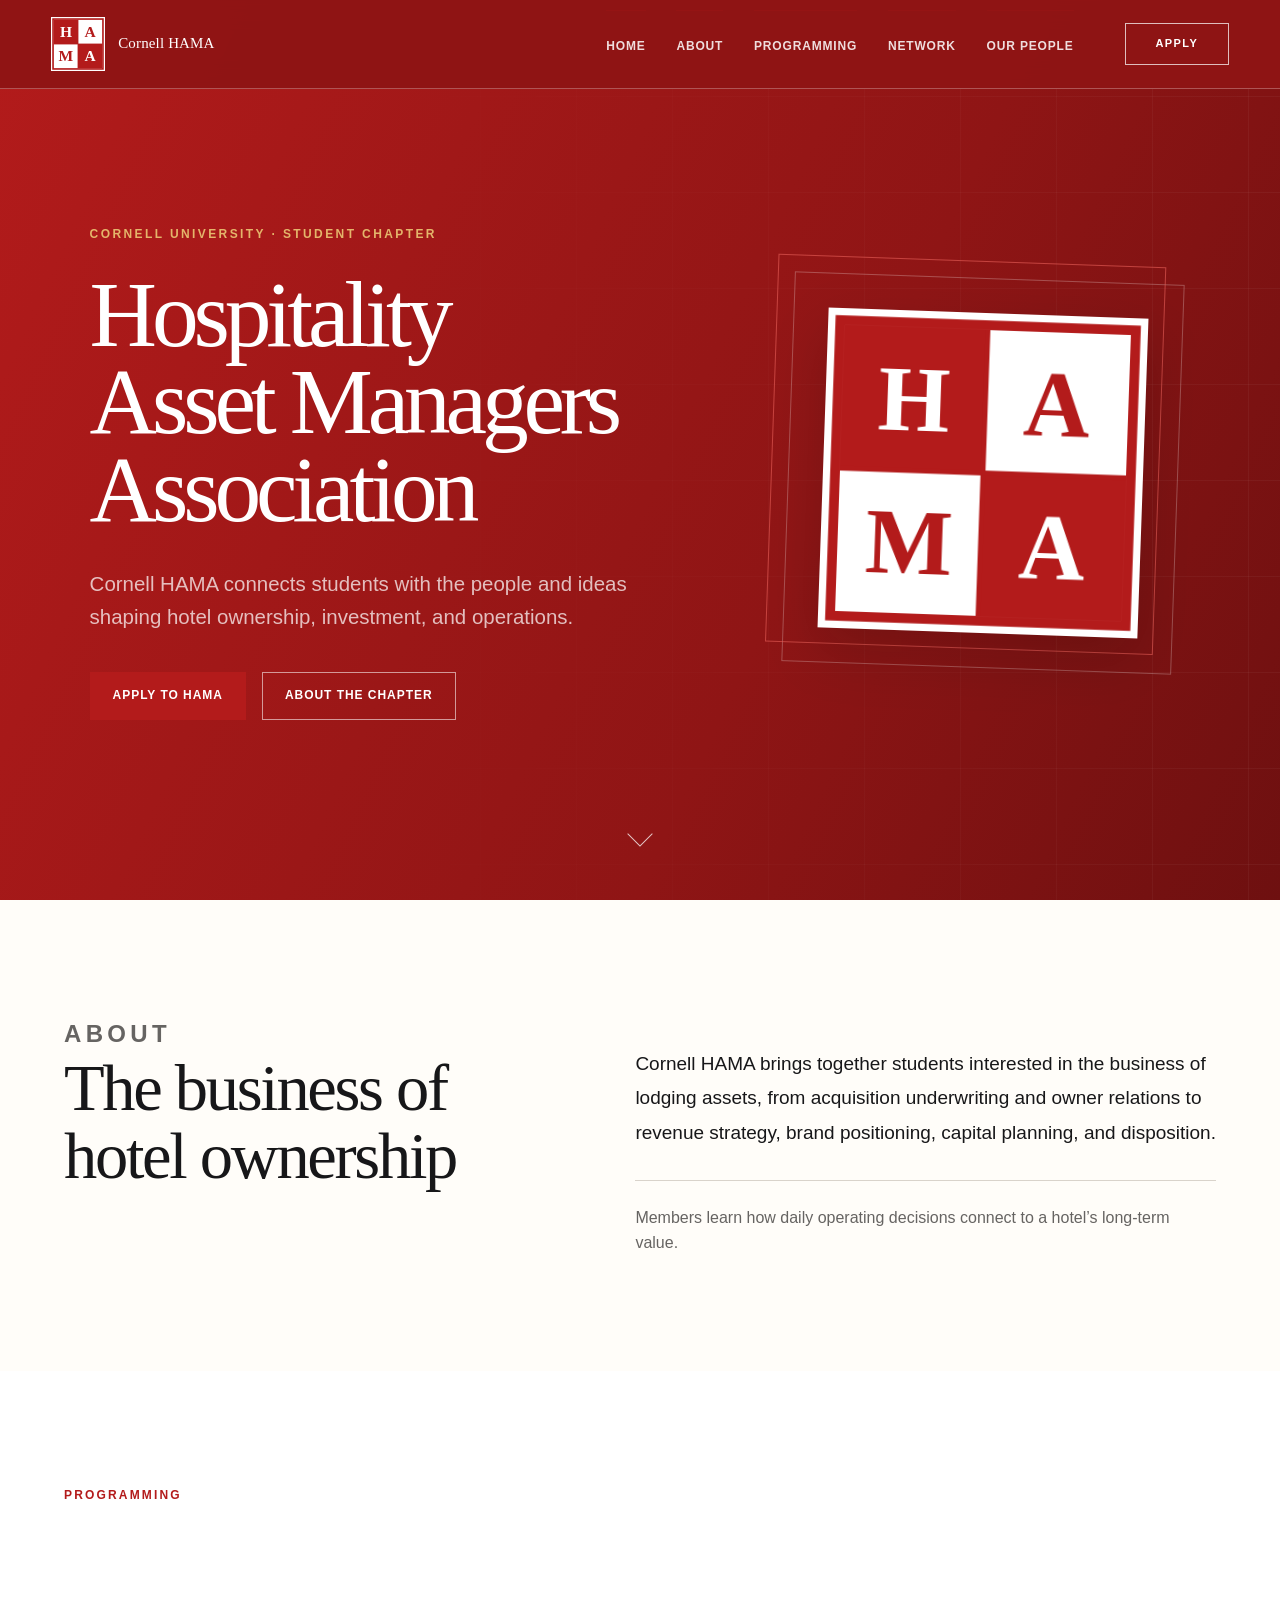
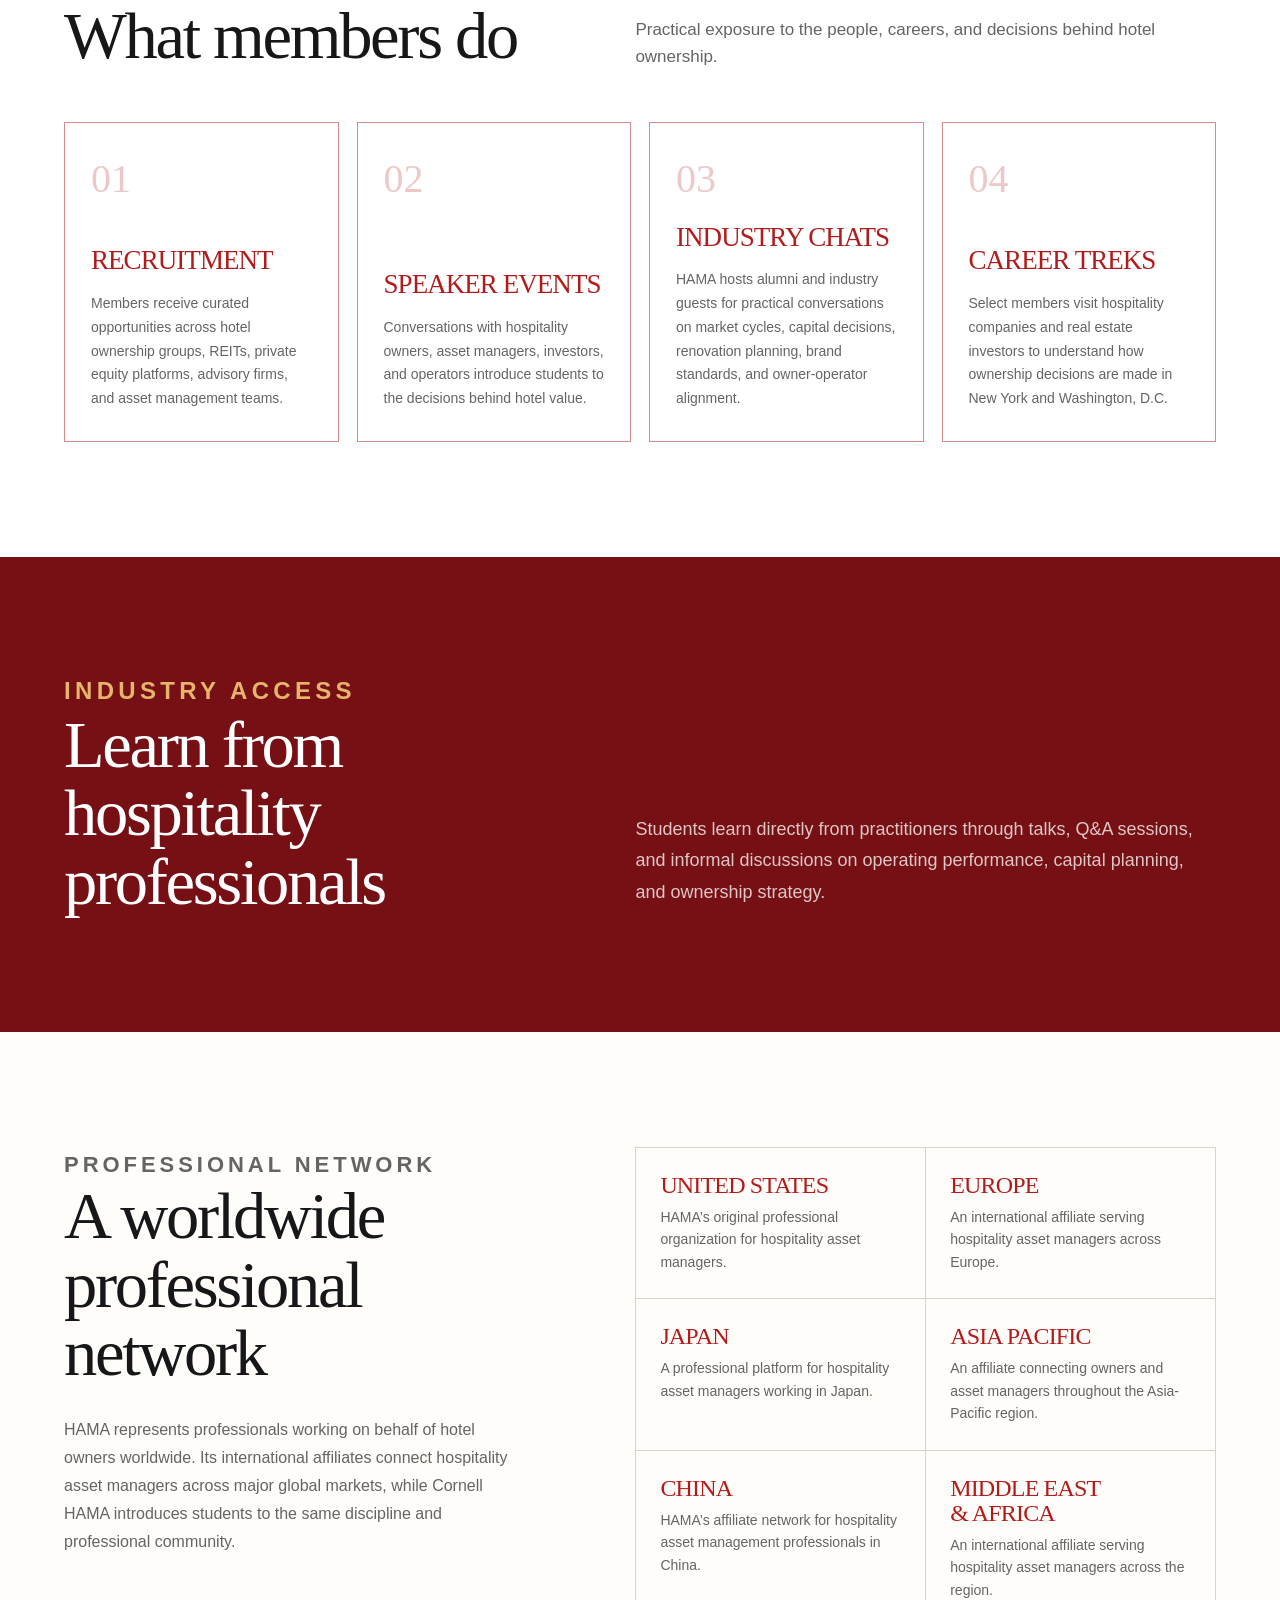
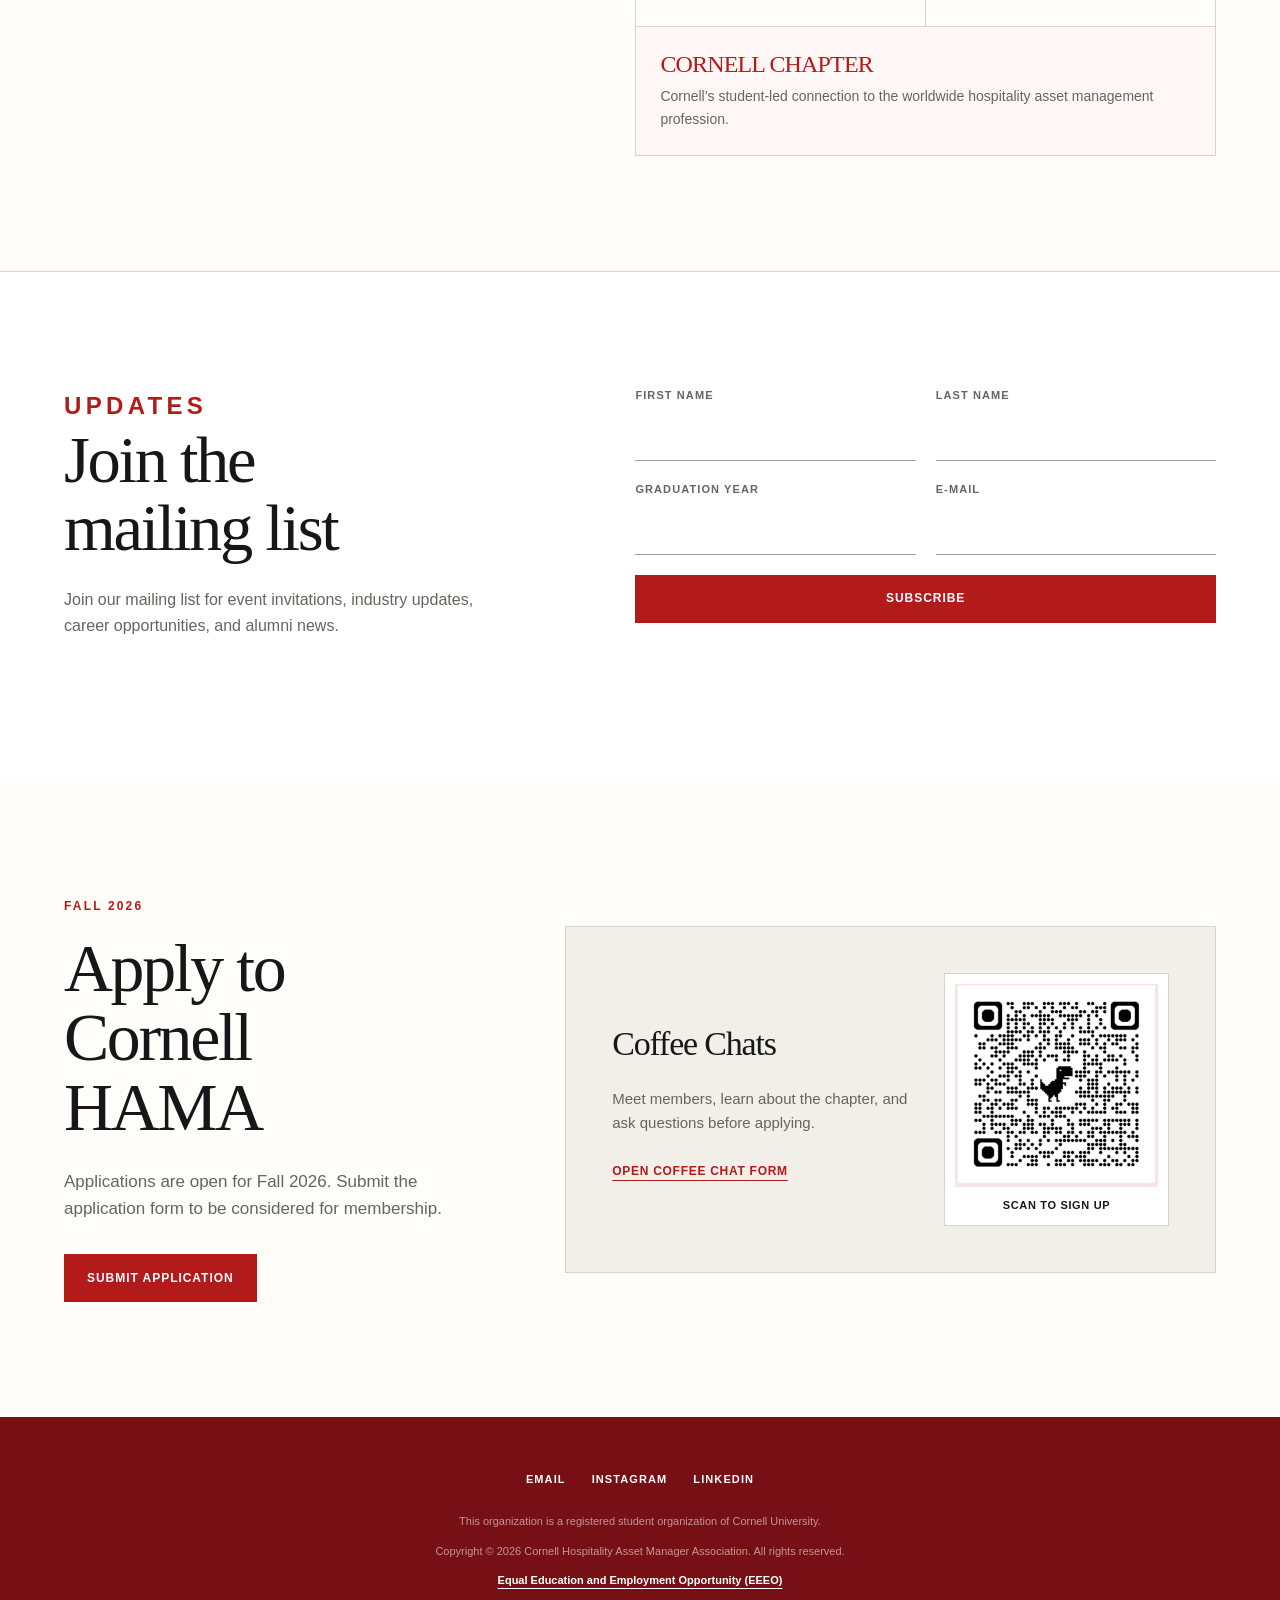
==== commit 92a5692c: "Remove leadership photos from homepage" ====
--- a/index.html
+++ b/index.html
@@ -20,7 +20,7 @@
     <meta name="twitter:image" content="https://cornellhama.com/assets/og-hama-2026.png">
     <link rel="icon" href="assets/hama-mark.svg" type="image/svg+xml">
     <link rel="stylesheet" href="styles.css?v=20260830-2">
-    <link rel="stylesheet" href="redesign.css?v=20260904-6">
+    <link rel="stylesheet" href="redesign.css?v=20260904-7">
   </head>
   <body>
     <a class="skip-link" href="#main">Skip to content</a>
@@ -178,22 +178,6 @@
               <p>Cornell’s student-led connection to the worldwide hospitality asset management profession.</p>
             </article>
           </div>
-        </div>
-      </section>
-
-      <section class="leadership-preview" aria-labelledby="leadership-preview-title">
-        <div class="leadership-heading">
-          <p class="eyebrow">Our People</p>
-          <h2 id="leadership-preview-title">Meet the Executive Board</h2>
-          <p>The students leading Cornell HAMA’s programming, recruitment, and industry outreach.</p>
-          <a href="people.html">View the full team <span aria-hidden="true">→</span></a>
-        </div>
-        <div class="leadership-mosaic" aria-label="Cornell HAMA executive board members">
-          <a href="person.html?id=max-wadhwa"><img src="assets/max-wadhwa.png" alt="Max Wadhwa"><span><strong>Max Wadhwa</strong><small>President</small></span></a>
-          <a href="person.html?id=emily-liu"><img src="assets/emily-liu.png" alt="Emily Liu"><span><strong>Emily Liu</strong><small>Co-President</small></span></a>
-          <a href="person.html?id=zoie-vitale"><img src="assets/zoie-vitale.png" alt="Zoie Vitale"><span><strong>Zoie Vitale</strong><small>Vice President</small></span></a>
-          <a href="person.html?id=landan-chu"><img src="assets/landan-chu.jpeg" alt="Landan Chu"><span><strong>Landan Chu</strong><small>Co-VP of Outreach</small></span></a>
-          <a href="person.html?id=coco-you"><img src="assets/coco-you-cropped.png" alt="Coco You"><span><strong>Coco You</strong><small>Co-VP of Outreach</small></span></a>
         </div>
       </section>
 
--- a/redesign.css
+++ b/redesign.css
@@ -54,7 +54,7 @@
 /* Editorial content */
 .intro { background: var(--paper); }
 .intro-layout, .program-header, .feature-band .split, .network-layout, .subscribe-layout { display: grid; grid-template-columns: minmax(280px, 0.88fr) minmax(360px, 1.12fr); gap: clamp(48px, 9vw, 130px); align-items: start; }
-.intro h2, .program-header h2, .network h2, .subscribe h2, .feature-band h2, .leadership-heading h2 { margin: 0; font-size: clamp(42px, 5.2vw, 70px); line-height: 1.03; }
+.intro h2, .program-header h2, .network h2, .subscribe h2, .feature-band h2 { margin: 0; font-size: clamp(42px, 5.2vw, 70px); line-height: 1.03; }
 .intro-copy { padding-top: 32px; }
 .intro-copy > p:first-child { margin: 0; color: var(--ink); font-size: 19px; line-height: 1.8; }
 .intro .intro-note { margin: 30px 0 0; padding: 24px 0 0; color: var(--muted); border-top: 1px solid var(--line); font-size: 16px; }
@@ -87,22 +87,6 @@
 .chapter-grid .student-chapter { grid-column: 1 / -1; background: #fff7f5; }
 .chapter-grid h3 { margin: 0 0 8px; color: var(--cornell-red); font-family: Georgia, "Times New Roman", serif; font-size: 24px; font-weight: 400; }
 .chapter-grid p { margin: 0; color: var(--muted); font-size: 14px; }
-
-/* A calm, approachable preview using known HAMA members only. */
-.leadership-preview { padding: clamp(82px, 9vw, 132px) clamp(22px, 5vw, 76px); color: var(--ink); background: #fff7f5; }
-.leadership-heading { width: min(1180px, 100%); margin: 0 auto 48px; text-align: center; }
-.leadership-heading .eyebrow { color: var(--cornell-red); }
-.leadership-heading h2 { color: var(--ink); }
-.leadership-heading > p:not(.eyebrow) { max-width: 630px; margin: 22px auto 0; color: var(--muted); font-size: 16px; }
-.leadership-heading > a { display: inline-flex; align-items: center; margin-top: 28px; padding-bottom: 6px; color: var(--cornell-red); border-bottom: 1px solid var(--cornell-red); font-size: 12px; font-weight: 700; letter-spacing: 0.09em; text-transform: uppercase; }
-.leadership-heading > a span { margin-left: 12px; }
-.leadership-mosaic { width: min(1180px, 100%); display: grid; grid-template-columns: repeat(5, minmax(0, 1fr)); gap: clamp(14px, 2vw, 24px); margin: 0 auto; }
-.leadership-mosaic > a { display: block; color: var(--ink); }
-.leadership-mosaic img { width: 100%; min-height: 0; aspect-ratio: 4 / 5; object-fit: cover; object-position: center 25%; filter: none; border: 1px solid var(--line); transition: transform 200ms ease, box-shadow 200ms ease; }
-.leadership-mosaic > a:hover img, .leadership-mosaic > a:focus-visible img { transform: translateY(-4px); box-shadow: var(--shadow); }
-.leadership-mosaic span { display: grid; gap: 2px; padding-top: 14px; }
-.leadership-mosaic strong { font-family: Georgia, "Times New Roman", serif; font-size: 19px; font-weight: 400; line-height: 1.2; }
-.leadership-mosaic small { color: var(--cornell-red); font-size: 11px; font-weight: 700; letter-spacing: 0.05em; line-height: 1.4; text-transform: uppercase; }
 
 /* Mailing list */
 .subscribe { color: var(--ink); background: #fff; border-top: 1px solid var(--line); }
@@ -182,7 +166,6 @@
 @media (max-width: 1060px) {
   .brand-name { display: none; }
   .work-grid { grid-template-columns: repeat(2, minmax(0, 1fr)); }
-  .leadership-mosaic { grid-template-columns: repeat(3, minmax(0, 1fr)); }
 }
 
 @media (max-width: 900px) {
@@ -222,9 +205,6 @@
   .chapter-grid { grid-template-columns: 1fr; }
   .chapter-grid .student-chapter { grid-column: auto; }
   .work-grid article, .work-grid article:first-child { min-height: 290px; }
-  .leadership-heading { margin-bottom: 36px; }
-  .leadership-mosaic { grid-template-columns: repeat(2, minmax(0, 1fr)); }
-  .leadership-mosaic > a:last-child { grid-column: 1 / -1; width: calc(50% - 7px); justify-self: center; }
   .coffee-chat-panel { grid-template-columns: 1fr; }
   .coffee-chat-qr { width: min(300px, 100%); }
   .people-grid { gap: 46px; }
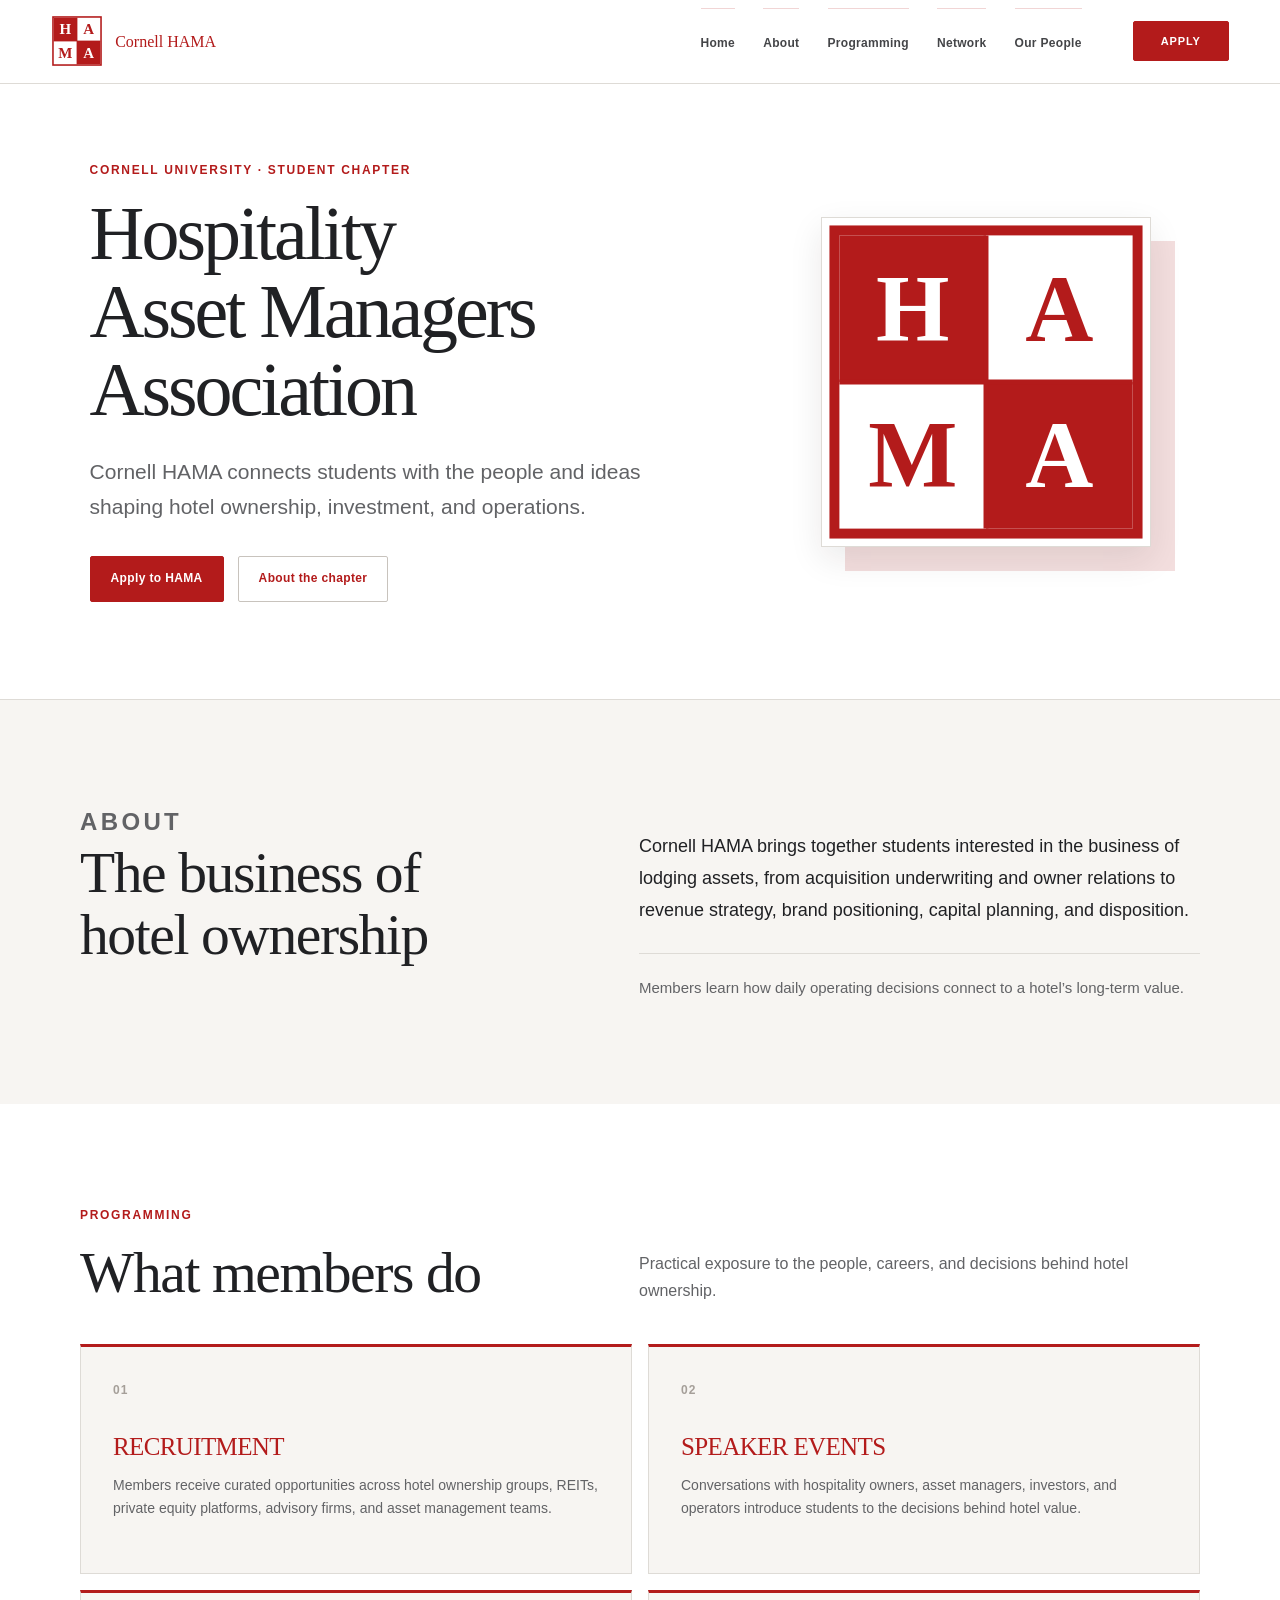
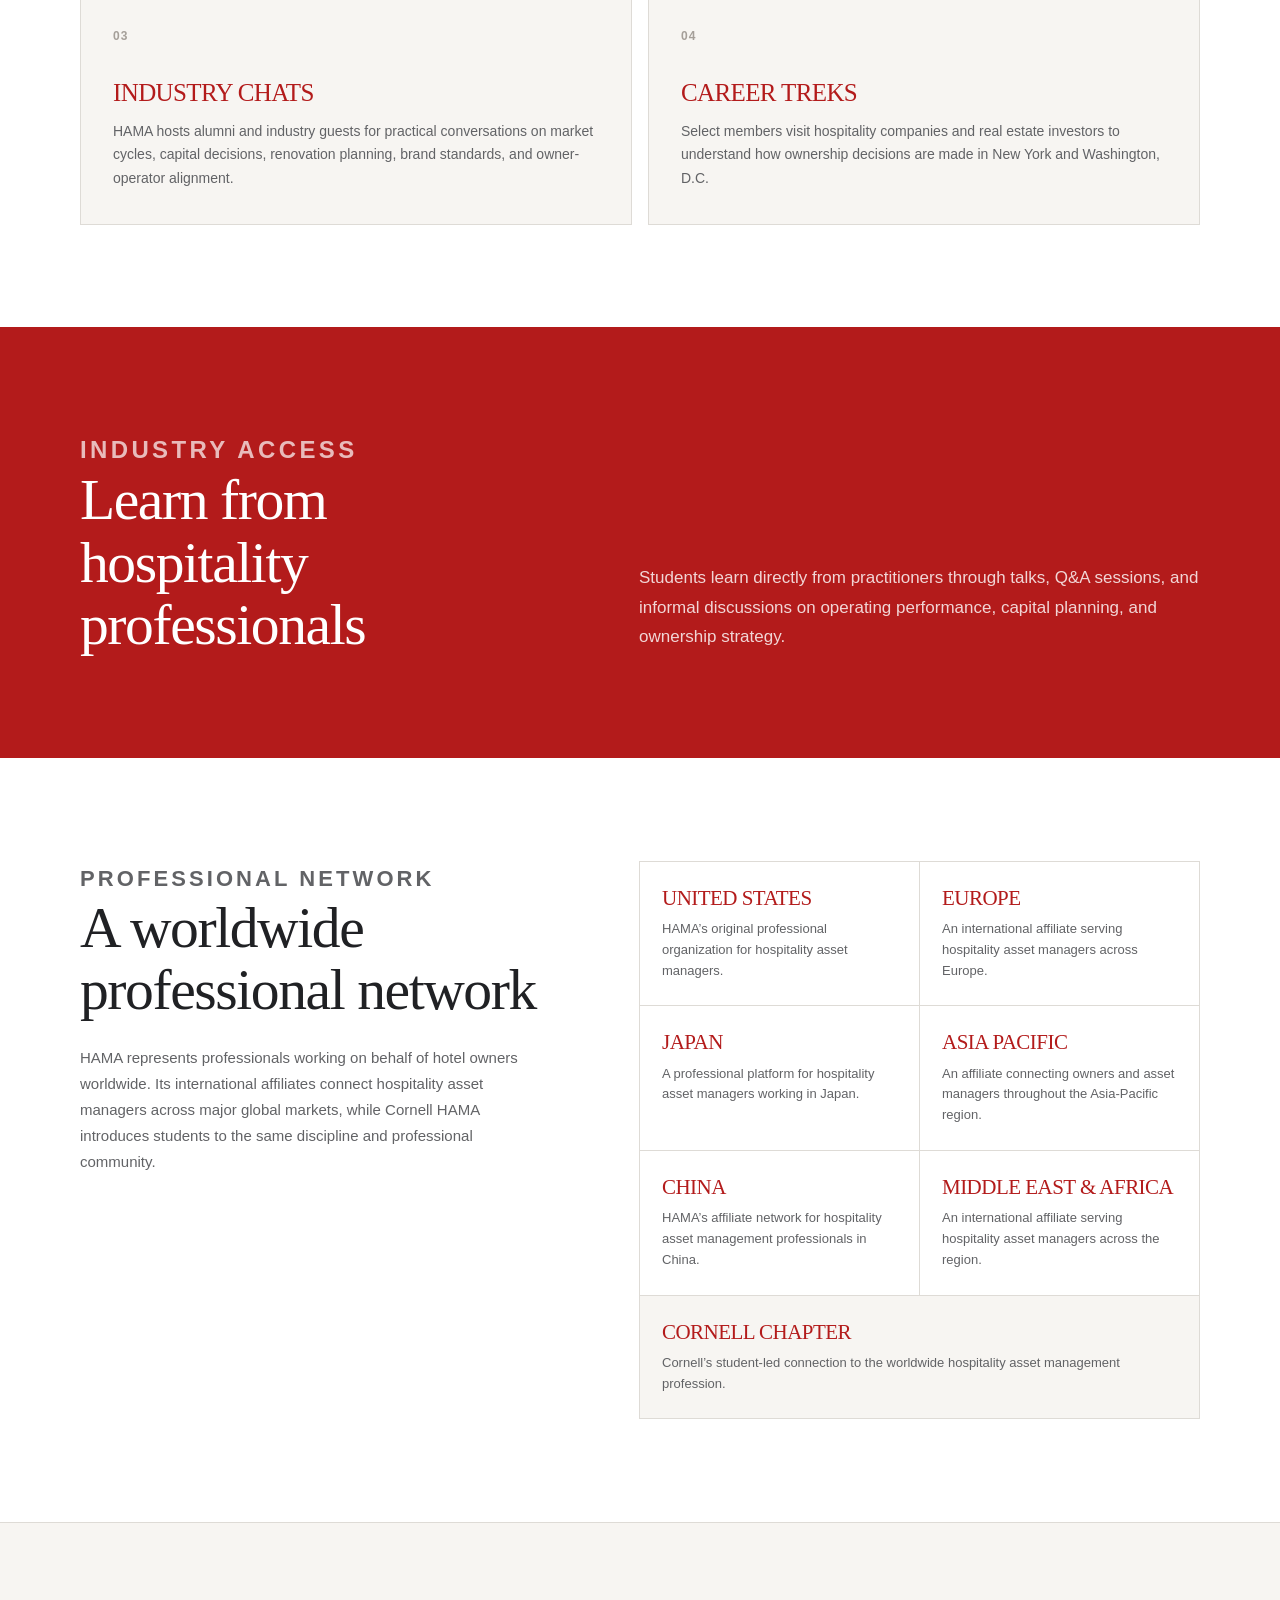
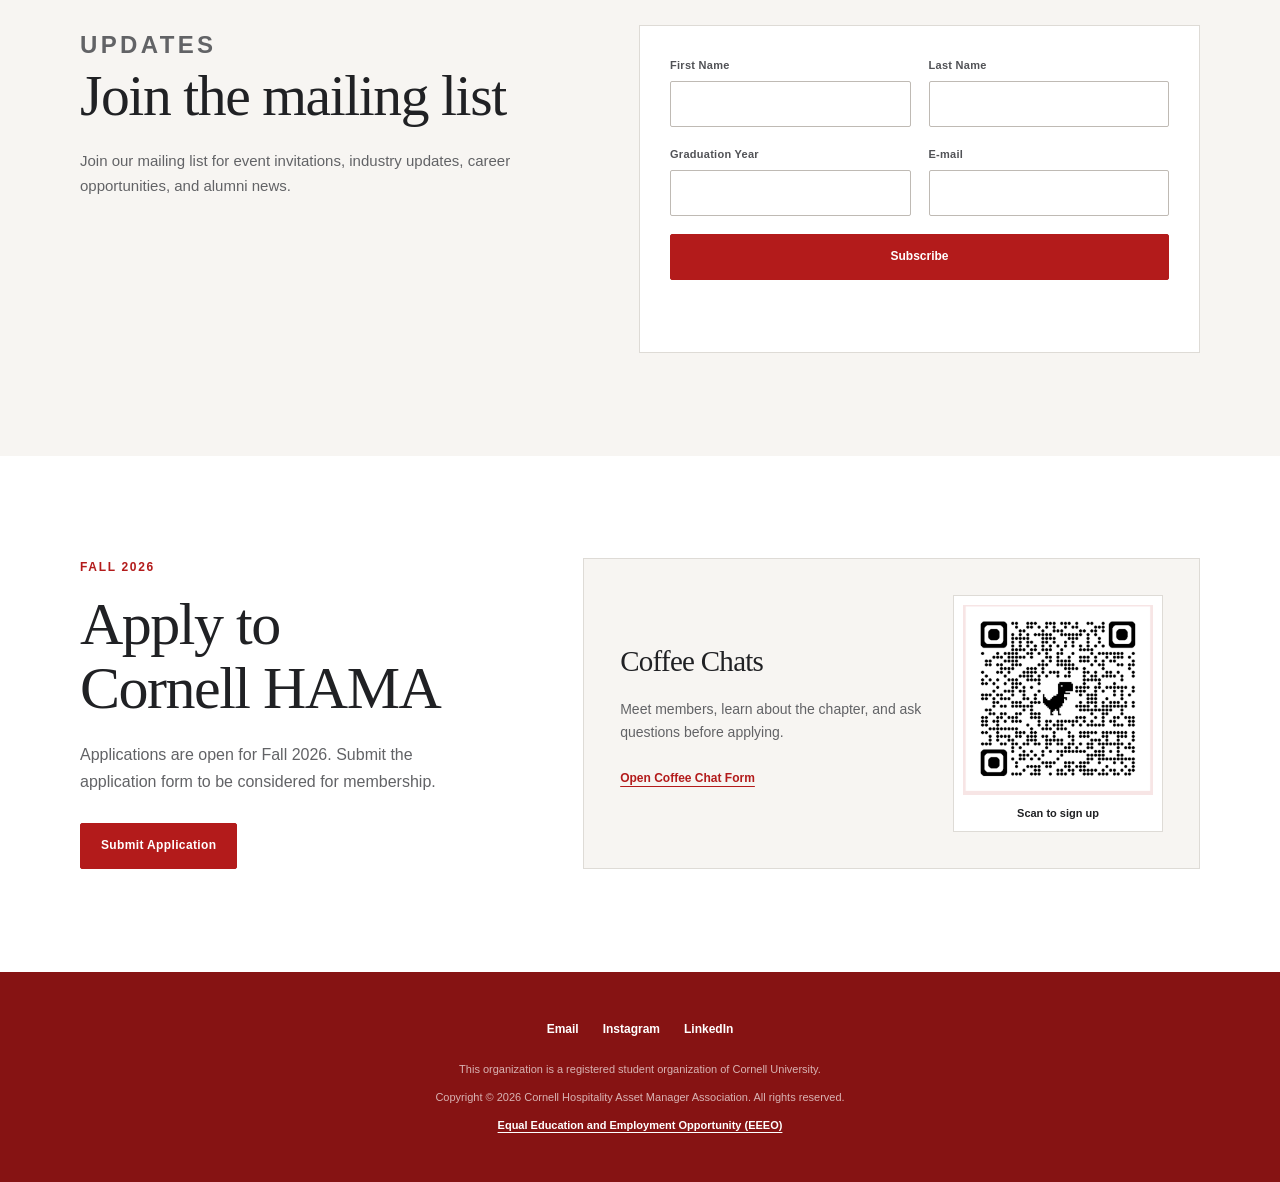
==== commit 1bb4d283: "Refine site into restrained institutional design" ====
--- a/index.html
+++ b/index.html
@@ -20,7 +20,7 @@
     <meta name="twitter:image" content="https://cornellhama.com/assets/og-hama-2026.png">
     <link rel="icon" href="assets/hama-mark.svg" type="image/svg+xml">
     <link rel="stylesheet" href="styles.css?v=20260830-2">
-    <link rel="stylesheet" href="redesign.css?v=20260904-7">
+    <link rel="stylesheet" href="redesign.css?v=20260904-8">
   </head>
   <body>
     <a class="skip-link" href="#main">Skip to content</a>
--- a/redesign.css
+++ b/redesign.css
@@ -1,219 +1,984 @@
-/* Cornell HAMA — a confident, editorial student-organization site. */
+/* Cornell HAMA — refined red-and-white institutional system. */
 :root {
   --cornell-red: #b31b1b;
-  --cornell-red-dark: #761014;
-  --ink: #171719;
-  --muted: #666462;
-  --line: #d9d3cb;
-  --paper: #fffdf9;
-  --soft: #f2eee8;
-  --deep: #8f1515;
-  --shadow: 0 22px 55px rgba(13, 10, 9, 0.16);
-}
-
-body { color: var(--ink); background: var(--paper); font-family: "Helvetica Neue", Helvetica, Arial, sans-serif; line-height: 1.6; }
-h1, h2, h3 { color: var(--ink); font-family: Georgia, "Times New Roman", serif; font-weight: 400; letter-spacing: -0.035em; text-transform: none; }
-.section-inner { width: min(1180px, 100%); margin: 0 auto; }
-.section { padding: clamp(82px, 9vw, 132px) clamp(22px, 5vw, 76px); }
-.eyebrow { margin: 0 0 18px; color: var(--cornell-red); font-family: "Helvetica Neue", Helvetica, Arial, sans-serif; font-size: 12px; font-weight: 700; letter-spacing: 0.18em; text-transform: uppercase; }
-
-/* Navigation */
-.site-header { position: fixed; z-index: 30; top: 0; left: 0; width: 100%; min-height: 84px; grid-template-columns: auto minmax(0, 1fr) auto; gap: clamp(24px, 4vw, 56px); padding: 10px clamp(22px, 4vw, 58px); color: #fff; background: rgba(143, 21, 21, 0.97); border-bottom: 1px solid rgba(255, 255, 255, 0.28); box-shadow: none; backdrop-filter: blur(12px); }
-.site-header.is-scrolled, .site-header.is-open { min-height: 72px; color: #fff; background: rgba(143, 21, 21, 0.99); box-shadow: 0 8px 26px rgba(81, 8, 8, 0.2); }
-.brand { width: auto; height: 62px; display: inline-flex; align-items: center; gap: 13px; color: #fff; }
-.brand-logo { width: 54px; height: 54px; flex: 0 0 auto; object-fit: contain; }
-.brand-name { max-width: 110px; color: #fff; font-family: Georgia, "Times New Roman", serif; font-size: 15px; line-height: 1.15; letter-spacing: 0.01em; }
-.site-nav { position: static; width: auto; display: flex; flex-direction: row; align-items: center; justify-content: flex-end; gap: clamp(20px, 2.4vw, 38px); color: rgba(255, 255, 255, 0.86); background: transparent; font-size: 12px; font-weight: 700; letter-spacing: 0.07em; text-transform: uppercase; }
-.site-nav > a, .nav-item > a { padding: 26px 0 22px; }
-.site-nav > a::after, .nav-item > a::after { bottom: 17px; height: 2px; background: #e35b55; }
-.site-nav a:hover, .site-nav a:focus-visible, .site-nav a[aria-current="page"] { color: #fff; }
-.apply-link { min-width: 104px; min-height: 42px; padding: 10px 20px; color: #fff; background: transparent; border: 1px solid rgba(255, 255, 255, 0.72); border-radius: 0; font-size: 11px; font-weight: 800; letter-spacing: 0.13em; }
-.apply-link:hover, .apply-link:focus-visible { color: #fff; background: var(--cornell-red); border-color: var(--cornell-red); transform: none; }
-.menu-toggle { border-color: rgba(255, 255, 255, 0.55); color: #fff; }
+  --cornell-red-dark: #861313;
+  --ink: #202124;
+  --muted: #626366;
+  --line: #dedbd6;
+  --paper: #ffffff;
+  --soft: #f7f5f2;
+  --shadow: 0 12px 32px rgba(28, 22, 20, 0.09);
+}
+
+body {
+  color: var(--ink);
+  background: var(--paper);
+  font-family: Arial, Helvetica, sans-serif;
+  line-height: 1.65;
+}
+
+h1,
+h2,
+h3 {
+  color: var(--ink);
+  font-family: Georgia, "Times New Roman", serif;
+  font-weight: 400;
+  letter-spacing: -0.025em;
+  text-transform: none;
+}
+
+.section {
+  padding: clamp(72px, 8vw, 112px) clamp(22px, 5vw, 72px);
+}
+
+.section-inner {
+  width: min(1120px, 100%);
+  margin: 0 auto;
+}
+
+.eyebrow,
+.hero-kicker {
+  margin: 0 0 15px;
+  color: var(--cornell-red);
+  font-size: 12px;
+  font-weight: 700;
+  letter-spacing: 0.14em;
+  text-transform: uppercase;
+}
+
+/* Header */
+.site-header,
+.site-header.is-scrolled,
+.site-header.is-open {
+  position: fixed;
+  z-index: 30;
+  top: 0;
+  left: 0;
+  width: 100%;
+  min-height: 76px;
+  grid-template-columns: auto minmax(0, 1fr) auto;
+  gap: clamp(22px, 4vw, 52px);
+  padding: 8px clamp(22px, 4vw, 52px);
+  color: var(--ink);
+  background: rgba(255, 255, 255, 0.98);
+  border-bottom: 1px solid var(--line);
+  box-shadow: none;
+}
+
+.site-header.is-scrolled {
+  box-shadow: 0 4px 14px rgba(0, 0, 0, 0.05);
+}
+
+.brand {
+  width: auto;
+  height: 60px;
+  display: inline-flex;
+  align-items: center;
+  gap: 12px;
+}
+
+.brand-logo {
+  width: 52px;
+  height: 52px;
+  flex: 0 0 auto;
+  object-fit: contain;
+}
+
+.brand-name {
+  color: var(--cornell-red);
+  font-family: Georgia, "Times New Roman", serif;
+  font-size: 16px;
+  line-height: 1.1;
+}
+
+.site-nav {
+  position: static;
+  width: auto;
+  display: flex;
+  flex-direction: row;
+  align-items: center;
+  justify-content: flex-end;
+  gap: clamp(18px, 2.2vw, 32px);
+  color: #444548;
+  background: transparent;
+  font-size: 12px;
+  font-weight: 700;
+  letter-spacing: 0.025em;
+  text-transform: none;
+}
+
+.site-nav > a,
+.nav-item > a {
+  padding: 25px 0 21px;
+}
+
+.site-nav > a::after,
+.nav-item > a::after {
+  bottom: 16px;
+  height: 2px;
+  background: var(--cornell-red);
+}
+
+.site-nav a:hover,
+.site-nav a:focus-visible,
+.site-nav a[aria-current="page"] {
+  color: var(--cornell-red);
+}
+
+.apply-link {
+  min-width: 96px;
+  min-height: 40px;
+  padding: 10px 18px;
+  color: #fff;
+  background: var(--cornell-red);
+  border: 1px solid var(--cornell-red);
+  border-radius: 2px;
+  font-size: 11px;
+  font-weight: 700;
+  letter-spacing: 0.08em;
+}
+
+.apply-link:hover,
+.apply-link:focus-visible {
+  color: #fff;
+  background: var(--cornell-red-dark);
+  border-color: var(--cornell-red-dark);
+  transform: none;
+}
+
+.menu-toggle {
+  color: var(--cornell-red);
+  border-color: var(--line);
+}
 
 /* Hero */
-.hero { position: relative; min-height: 100svh; display: grid; grid-template-columns: minmax(0, 1.18fr) minmax(280px, 0.82fr); align-items: center; gap: clamp(42px, 7vw, 110px); overflow: hidden; padding: clamp(148px, 18vh, 210px) clamp(28px, 7vw, 112px) clamp(112px, 13vh, 150px); color: #fff; text-align: left; background: linear-gradient(115deg, #b31b1b, #8f1515 62%, #6e1010); border-bottom: 0; }
-.hero::before { position: absolute; inset: 0; content: ""; pointer-events: none; background-image: linear-gradient(rgba(255, 255, 255, 0.045) 1px, transparent 1px), linear-gradient(90deg, rgba(255, 255, 255, 0.045) 1px, transparent 1px); background-size: 96px 96px; mask-image: linear-gradient(to right, transparent 25%, #000 100%); }
-.hero-content { position: relative; z-index: 2; grid-column: 1; grid-row: 1; width: min(820px, 100%); margin: 0; padding: 0; }
-.hero-kicker { margin: 0 0 26px; color: #e4b56b; font-size: 12px; font-weight: 700; letter-spacing: 0.2em; text-transform: uppercase; }
-.hero h1 { max-width: 820px; margin: 0; color: #fff; font-size: clamp(55px, 7.3vw, 104px); font-weight: 400; line-height: 0.94; letter-spacing: -0.055em; }
-.hero .hero-deck { max-width: 680px; margin: 34px 0 0; color: rgba(255, 255, 255, 0.72); font-size: clamp(17px, 1.6vw, 21px); line-height: 1.6; }
-.hero-actions { display: flex; align-items: center; gap: 16px; margin-top: 38px; }
-.primary-action, .text-action { min-height: 48px; display: inline-flex; align-items: center; justify-content: center; padding: 13px 22px; border-radius: 0; font-size: 12px; font-weight: 800; letter-spacing: 0.08em; text-transform: uppercase; }
-.primary-action { color: #fff; background: var(--cornell-red); border: 1px solid var(--cornell-red); box-shadow: none; }
-.primary-action:hover, .primary-action:focus-visible { color: #fff; background: #cc2828; transform: none; }
-.text-action { color: #fff; background: transparent; border: 1px solid rgba(255, 255, 255, 0.56); }
-.text-action:hover, .text-action:focus-visible { color: #fff; border-color: #fff; }
-.hero-media { position: relative; z-index: 2; grid-column: 2; grid-row: 1; width: min(390px, 100%); justify-self: center; display: block; padding: clamp(18px, 3vw, 34px); border: 1px solid rgba(255, 255, 255, 0.25); transform: rotate(2deg); }
-.hero-media::before { position: absolute; z-index: -1; inset: -18px 18px 18px -18px; content: ""; border: 1px solid rgba(227, 91, 85, 0.65); }
-.hero-media img { width: 100%; aspect-ratio: 1; object-fit: contain; box-shadow: var(--shadow); }
-.scroll-cue { position: absolute; z-index: 3; right: 50%; bottom: 34px; width: 34px; height: 44px; transform: translateX(50%); }
-.scroll-cue span { position: absolute; top: 3px; left: 8px; width: 18px; height: 18px; border-right: 1px solid rgba(255, 255, 255, 0.75); border-bottom: 1px solid rgba(255, 255, 255, 0.75); transform: rotate(45deg); animation: cue 1.8s ease-in-out infinite; }
-@keyframes cue { 0%, 100% { opacity: 0.35; transform: translateY(0) rotate(45deg); } 50% { opacity: 1; transform: translateY(8px) rotate(45deg); } }
-
-/* Editorial content */
-.intro { background: var(--paper); }
-.intro-layout, .program-header, .feature-band .split, .network-layout, .subscribe-layout { display: grid; grid-template-columns: minmax(280px, 0.88fr) minmax(360px, 1.12fr); gap: clamp(48px, 9vw, 130px); align-items: start; }
-.intro h2, .program-header h2, .network h2, .subscribe h2, .feature-band h2 { margin: 0; font-size: clamp(42px, 5.2vw, 70px); line-height: 1.03; }
-.intro-copy { padding-top: 32px; }
-.intro-copy > p:first-child { margin: 0; color: var(--ink); font-size: 19px; line-height: 1.8; }
-.intro .intro-note { margin: 30px 0 0; padding: 24px 0 0; color: var(--muted); border-top: 1px solid var(--line); font-size: 16px; }
-
-/* What we do */
-.programming { color: var(--ink); background: #fff; }
-.program-header { margin-bottom: 52px; }
-.program-header .eyebrow { grid-column: 1 / -1; margin-bottom: -24px; color: var(--cornell-red); }
-.program-header h2 { color: var(--ink); }
-.program-header > p:last-child { align-self: end; max-width: 520px; margin: 0; color: var(--muted); font-size: 17px; }
-.work-grid { display: grid; grid-template-columns: repeat(4, minmax(0, 1fr)); gap: 18px; counter-reset: program; }
-.work-grid article, .work-grid article:first-child { position: relative; min-height: 320px; display: flex; flex-direction: column; justify-content: flex-end; overflow: hidden; padding: 30px 26px; color: var(--ink); background: #fff; border: 1px solid rgba(179, 27, 27, 0.5); border-radius: 0; box-shadow: none; counter-increment: program; }
-.work-grid article::before { position: absolute; top: 24px; left: 26px; content: "0" counter(program); color: rgba(179, 27, 27, 0.24); font-family: Georgia, "Times New Roman", serif; font-size: 40px; }
-.work-grid article:hover { background: #fff7f5; border-color: var(--cornell-red); }
-.work-grid h3 { position: relative; margin: 0 0 16px; color: var(--cornell-red); font-size: 27px; font-weight: 400; line-height: 1.1; }
-.work-grid p { position: relative; margin: 0; color: var(--muted); font-size: 14px; line-height: 1.7; }
-
-.feature-band { min-height: 0; padding-top: clamp(82px, 9vw, 124px); padding-bottom: clamp(82px, 9vw, 124px); color: #fff; background: var(--cornell-red-dark); }
-.feature-band::before { display: none; }
-.feature-band .split { align-items: end; }
-.feature-band .eyebrow { color: #e4b56b; }
-.feature-band h2 { color: #fff; }
-.feature-band p:last-child { margin: 0; padding: 0 0 8px; color: rgba(255, 255, 255, 0.76); border: 0; font-size: 18px; line-height: 1.75; }
-
-.network { background: var(--paper); }
-.network-layout > div:first-child { position: sticky; top: 120px; }
-.network-layout > div:first-child > p:last-child { margin: 28px 0 0; color: var(--muted); font-size: 16px; line-height: 1.75; }
-.chapter-grid { display: grid; grid-template-columns: repeat(2, minmax(0, 1fr)); border-top: 1px solid var(--line); border-left: 1px solid var(--line); }
-.chapter-grid article, .chapter-grid article:nth-child(odd), .chapter-grid article:nth-child(even) { min-height: 0; padding: 25px 24px; border: 0; border-right: 1px solid var(--line); border-bottom: 1px solid var(--line); }
-.chapter-grid .student-chapter { grid-column: 1 / -1; background: #fff7f5; }
-.chapter-grid h3 { margin: 0 0 8px; color: var(--cornell-red); font-family: Georgia, "Times New Roman", serif; font-size: 24px; font-weight: 400; }
-.chapter-grid p { margin: 0; color: var(--muted); font-size: 14px; }
+.hero {
+  position: relative;
+  min-height: 700px;
+  display: grid;
+  grid-template-columns: minmax(0, 1.18fr) minmax(260px, 0.82fr);
+  align-items: center;
+  gap: clamp(48px, 8vw, 108px);
+  padding: 148px clamp(24px, 7vw, 108px) 84px;
+  color: var(--ink);
+  text-align: left;
+  background: var(--paper);
+  border-bottom: 1px solid var(--line);
+}
+
+.hero::before {
+  display: none;
+}
+
+.hero-content {
+  position: relative;
+  z-index: 2;
+  grid-column: 1;
+  grid-row: 1;
+  width: min(720px, 100%);
+  margin: 0;
+  padding: 0;
+}
+
+.hero h1 {
+  max-width: 720px;
+  margin: 0;
+  color: var(--ink);
+  font-size: clamp(48px, 6vw, 76px);
+  line-height: 1.02;
+  letter-spacing: -0.04em;
+}
+
+.hero .hero-deck {
+  max-width: 650px;
+  margin: 27px 0 0;
+  color: var(--muted);
+  font-size: clamp(17px, 1.7vw, 21px);
+  line-height: 1.65;
+}
+
+.hero-actions {
+  display: flex;
+  align-items: center;
+  gap: 14px;
+  margin-top: 32px;
+}
+
+.primary-action,
+.text-action {
+  min-height: 46px;
+  display: inline-flex;
+  align-items: center;
+  justify-content: center;
+  padding: 12px 20px;
+  border-radius: 2px;
+  font-size: 12px;
+  font-weight: 700;
+  letter-spacing: 0.03em;
+  text-transform: none;
+}
+
+.primary-action {
+  color: #fff;
+  background: var(--cornell-red);
+  border: 1px solid var(--cornell-red);
+  box-shadow: none;
+}
+
+.primary-action:hover,
+.primary-action:focus-visible {
+  color: #fff;
+  background: var(--cornell-red-dark);
+  transform: none;
+}
+
+.text-action {
+  color: var(--cornell-red);
+  background: #fff;
+  border: 1px solid #c8c3bd;
+}
+
+.text-action:hover,
+.text-action:focus-visible {
+  color: var(--cornell-red-dark);
+  border-color: var(--cornell-red);
+}
+
+.hero-media {
+  position: relative;
+  z-index: 1;
+  grid-column: 2;
+  grid-row: 1;
+  width: min(330px, 100%);
+  display: block;
+  justify-self: center;
+  padding: 0;
+  border: 0;
+  transform: none;
+}
+
+.hero-media::before {
+  position: absolute;
+  z-index: -1;
+  inset: 24px -24px -24px 24px;
+  content: "";
+  background: #f3dede;
+}
+
+.hero-media img {
+  width: 100%;
+  aspect-ratio: 1;
+  object-fit: contain;
+  border: 1px solid var(--line);
+  box-shadow: var(--shadow);
+}
+
+.scroll-cue {
+  display: none;
+}
+
+/* About */
+.intro {
+  background: var(--soft);
+}
+
+.intro-layout,
+.program-header,
+.feature-band .split,
+.network-layout,
+.subscribe-layout {
+  display: grid;
+  grid-template-columns: minmax(280px, 0.9fr) minmax(360px, 1.1fr);
+  gap: clamp(46px, 8vw, 100px);
+  align-items: start;
+}
+
+.intro h2,
+.program-header h2,
+.network h2,
+.subscribe h2,
+.feature-band h2 {
+  margin: 0;
+  font-size: clamp(38px, 4.5vw, 58px);
+  line-height: 1.08;
+}
+
+.intro-copy {
+  padding-top: 28px;
+}
+
+.intro-copy > p:first-child {
+  margin: 0;
+  color: var(--ink);
+  font-size: 18px;
+  line-height: 1.78;
+}
+
+.intro .intro-note {
+  margin: 27px 0 0;
+  padding: 22px 0 0;
+  color: var(--muted);
+  border-top: 1px solid var(--line);
+  font-size: 15px;
+}
+
+/* Programming */
+.programming {
+  color: var(--ink);
+  background: #fff;
+}
+
+.program-header {
+  gap: 16px clamp(46px, 8vw, 100px);
+  margin-bottom: 40px;
+}
+
+.program-header .eyebrow {
+  grid-column: 1 / -1;
+  margin-bottom: 0;
+}
+
+.program-header h2 {
+  color: var(--ink);
+}
+
+.program-header > p:last-child {
+  align-self: end;
+  max-width: 510px;
+  margin: 0;
+  color: var(--muted);
+  font-size: 16px;
+}
+
+.work-grid {
+  display: grid;
+  grid-template-columns: repeat(2, minmax(0, 1fr));
+  gap: 16px;
+  counter-reset: program;
+}
+
+.work-grid article,
+.work-grid article:first-child {
+  position: relative;
+  min-height: 230px;
+  display: block;
+  padding: 34px 32px;
+  color: var(--ink);
+  background: var(--soft);
+  border: 1px solid var(--line);
+  border-top: 3px solid var(--cornell-red);
+  border-radius: 0;
+  box-shadow: none;
+  counter-increment: program;
+}
+
+.work-grid article::before {
+  position: static;
+  display: block;
+  margin-bottom: 32px;
+  content: "0" counter(program);
+  color: #a59f99;
+  font-family: Arial, Helvetica, sans-serif;
+  font-size: 12px;
+  font-weight: 700;
+  letter-spacing: 0.08em;
+}
+
+.work-grid article:hover {
+  background: #fff;
+  border-color: var(--line);
+  border-top-color: var(--cornell-red);
+}
+
+.work-grid h3 {
+  margin: 0 0 12px;
+  color: var(--cornell-red);
+  font-size: 25px;
+  line-height: 1.15;
+}
+
+.work-grid p {
+  margin: 0;
+  color: var(--muted);
+  font-size: 14px;
+  line-height: 1.68;
+}
+
+.feature-band {
+  min-height: 0;
+  padding-top: clamp(72px, 8vw, 104px);
+  padding-bottom: clamp(72px, 8vw, 104px);
+  color: #fff;
+  background: var(--cornell-red);
+}
+
+.feature-band::before {
+  display: none;
+}
+
+.feature-band .split {
+  align-items: end;
+}
+
+.feature-band .eyebrow {
+  color: rgba(255, 255, 255, 0.7);
+}
+
+.feature-band h2 {
+  color: #fff;
+}
+
+.feature-band p:last-child {
+  margin: 0;
+  padding: 0 0 5px;
+  color: rgba(255, 255, 255, 0.82);
+  border: 0;
+  font-size: 17px;
+  line-height: 1.72;
+}
+
+/* Network */
+.network {
+  background: #fff;
+}
+
+.network-layout > div:first-child {
+  position: sticky;
+  top: 112px;
+}
+
+.network-layout > div:first-child > p:last-child {
+  margin: 24px 0 0;
+  color: var(--muted);
+  font-size: 15px;
+  line-height: 1.72;
+}
+
+.chapter-grid {
+  display: grid;
+  grid-template-columns: repeat(2, minmax(0, 1fr));
+  border-top: 1px solid var(--line);
+  border-left: 1px solid var(--line);
+}
+
+.chapter-grid article,
+.chapter-grid article:nth-child(odd),
+.chapter-grid article:nth-child(even) {
+  min-height: 0;
+  padding: 24px 22px;
+  border: 0;
+  border-right: 1px solid var(--line);
+  border-bottom: 1px solid var(--line);
+}
+
+.chapter-grid .student-chapter {
+  grid-column: 1 / -1;
+  background: var(--soft);
+}
+
+.chapter-grid h3 {
+  margin: 0 0 8px;
+  color: var(--cornell-red);
+  font-size: 21px;
+  line-height: 1.2;
+}
+
+.chapter-grid p {
+  margin: 0;
+  color: var(--muted);
+  font-size: 13px;
+  line-height: 1.6;
+}
 
 /* Mailing list */
-.subscribe { color: var(--ink); background: #fff; border-top: 1px solid var(--line); }
-.subscribe h2 { color: var(--ink); }
-.subscribe .eyebrow { color: var(--cornell-red); }
-.subscribe-layout > div > p:last-child { margin: 24px 0 0; color: var(--muted); font-size: 16px; }
-.subscribe-form { display: grid; grid-template-columns: repeat(2, minmax(0, 1fr)); gap: 20px; padding: 0; background: transparent; border: 0; }
-.subscribe-form label { gap: 8px; color: var(--muted); font-size: 11px; font-weight: 700; letter-spacing: 0.1em; text-transform: uppercase; }
-.subscribe-form input { min-height: 48px; padding: 11px 0; color: var(--ink); background: transparent; border: 0; border-bottom: 1px solid #a79f97; border-radius: 0; }
-.subscribe-form input:focus { border-bottom-color: var(--cornell-red); outline: none; }
-.subscribe-form button { min-height: 48px; color: #fff; background: var(--cornell-red); border: 1px solid var(--cornell-red); border-radius: 0; font-size: 12px; letter-spacing: 0.08em; text-transform: uppercase; }
-.form-message { color: var(--cornell-red); }
-
-/* Application and coffee chats stay together at the bottom. */
-.application { padding-top: clamp(82px, 9vw, 130px); padding-bottom: clamp(82px, 9vw, 130px); background: var(--paper); }
-.application-layout { display: grid; grid-template-columns: minmax(280px, 0.76fr) minmax(460px, 1.24fr); gap: clamp(48px, 8vw, 110px); align-items: center; }
-.application-copy h2 { margin: 0; font-size: clamp(44px, 5.3vw, 72px); line-height: 1.02; }
-.application-copy > p:last-of-type { margin: 26px 0 0; color: var(--muted); font-size: 17px; }
-.application-actions { margin-top: 32px; }
-.application .primary-action { color: #fff; }
-.coffee-chat-panel { display: grid; grid-template-columns: minmax(0, 1fr) minmax(175px, 225px); gap: 34px; align-items: center; padding: clamp(28px, 4vw, 46px); background: var(--soft); border: 1px solid var(--line); border-radius: 0; }
-.coffee-chat-panel h3 { margin: 0; color: var(--ink); font-size: 34px; font-weight: 400; }
-.coffee-chat-panel p { margin: 16px 0 22px; color: var(--muted); font-size: 15px; }
-.coffee-chat-link { color: var(--cornell-red); font-size: 12px; font-weight: 800; letter-spacing: 0.06em; text-decoration: underline; text-underline-offset: 5px; text-transform: uppercase; }
-.coffee-chat-qr { display: grid; gap: 10px; padding: 10px; color: var(--ink); background: #fff; border: 1px solid var(--line); border-radius: 0; text-align: center; }
-.coffee-chat-qr img { width: 100%; aspect-ratio: 1; object-fit: contain; }
-.coffee-chat-qr span { font-size: 11px; font-weight: 700; letter-spacing: 0.06em; text-transform: uppercase; }
+.subscribe {
+  color: var(--ink);
+  background: var(--soft);
+  border-top: 1px solid var(--line);
+}
+
+.subscribe-layout > div > p:last-child {
+  margin: 22px 0 0;
+  color: var(--muted);
+  font-size: 15px;
+}
+
+.subscribe-form {
+  display: grid;
+  grid-template-columns: repeat(2, minmax(0, 1fr));
+  gap: 18px;
+  padding: 30px;
+  background: #fff;
+  border: 1px solid var(--line);
+}
+
+.subscribe-form label {
+  gap: 7px;
+  color: #515256;
+  font-size: 11px;
+  font-weight: 700;
+  letter-spacing: 0.025em;
+  text-transform: none;
+}
+
+.subscribe-form input {
+  min-height: 46px;
+  padding: 10px 12px;
+  color: var(--ink);
+  background: #fff;
+  border: 1px solid #bfbab4;
+  border-radius: 2px;
+}
+
+.subscribe-form input:focus {
+  border-color: var(--cornell-red);
+  outline: none;
+}
+
+.subscribe-form button {
+  min-height: 46px;
+  color: #fff;
+  background: var(--cornell-red);
+  border: 1px solid var(--cornell-red);
+  border-radius: 2px;
+  font-size: 12px;
+  text-transform: none;
+}
+
+.form-message {
+  color: var(--cornell-red);
+}
+
+/* Application */
+.application {
+  padding-top: clamp(72px, 8vw, 112px);
+  padding-bottom: clamp(72px, 8vw, 112px);
+  background: #fff;
+}
+
+.application-layout {
+  display: grid;
+  grid-template-columns: minmax(280px, 0.8fr) minmax(440px, 1.2fr);
+  gap: clamp(46px, 8vw, 92px);
+  align-items: center;
+}
+
+.application-copy h2 {
+  margin: 0;
+  font-size: clamp(40px, 4.8vw, 60px);
+  line-height: 1.06;
+}
+
+.application-copy > p:last-of-type {
+  margin: 22px 0 0;
+  color: var(--muted);
+  font-size: 16px;
+}
+
+.application-actions {
+  margin-top: 28px;
+}
+
+.coffee-chat-panel {
+  display: grid;
+  grid-template-columns: minmax(0, 1fr) minmax(165px, 210px);
+  gap: 28px;
+  align-items: center;
+  padding: clamp(26px, 3vw, 36px);
+  background: var(--soft);
+  border: 1px solid var(--line);
+  border-radius: 0;
+}
+
+.coffee-chat-panel h3 {
+  margin: 0;
+  color: var(--ink);
+  font-size: 29px;
+}
+
+.coffee-chat-panel p {
+  margin: 13px 0 19px;
+  color: var(--muted);
+  font-size: 14px;
+}
+
+.coffee-chat-link {
+  color: var(--cornell-red);
+  font-size: 12px;
+  font-weight: 700;
+  text-decoration: underline;
+  text-underline-offset: 4px;
+  text-transform: none;
+}
+
+.coffee-chat-qr {
+  display: grid;
+  gap: 9px;
+  padding: 9px;
+  color: var(--ink);
+  background: #fff;
+  border: 1px solid var(--line);
+  border-radius: 0;
+  text-align: center;
+}
+
+.coffee-chat-qr img {
+  width: 100%;
+  aspect-ratio: 1;
+  object-fit: contain;
+}
+
+.coffee-chat-qr span {
+  font-size: 11px;
+  font-weight: 700;
+}
 
 /* Footer */
-.site-footer { display: grid; grid-template-columns: 1fr; gap: 12px; justify-items: center; padding: 54px 22px; color: rgba(255, 255, 255, 0.72); background: var(--cornell-red-dark); text-align: center; }
-.footer-socials { grid-column: 1; grid-row: auto; justify-content: center; gap: 26px; margin: 0 0 12px; }
-.footer-socials a { color: #fff; font-size: 11px; font-weight: 700; letter-spacing: 0.1em; text-transform: uppercase; }
-.site-footer p, .site-footer > a { grid-column: 1; justify-self: center; margin: 0; color: rgba(255, 255, 255, 0.56); font-size: 11px; text-align: center; }
-.site-footer > a { color: #fff; text-decoration: underline; text-underline-offset: 4px; }
+.site-footer {
+  display: grid;
+  grid-template-columns: 1fr;
+  gap: 10px;
+  justify-items: center;
+  padding: 48px 22px;
+  color: rgba(255, 255, 255, 0.76);
+  background: var(--cornell-red-dark);
+  text-align: center;
+}
+
+.footer-socials {
+  grid-column: 1;
+  grid-row: auto;
+  justify-content: center;
+  gap: 24px;
+  margin: 0 0 10px;
+}
+
+.footer-socials a {
+  color: #fff;
+  font-size: 12px;
+  font-weight: 700;
+  letter-spacing: 0;
+  text-transform: none;
+}
+
+.site-footer p,
+.site-footer > a {
+  grid-column: 1;
+  justify-self: center;
+  margin: 0;
+  color: rgba(255, 255, 255, 0.68);
+  font-size: 11px;
+  text-align: center;
+}
+
+.site-footer > a {
+  color: #fff;
+  text-decoration: underline;
+  text-underline-offset: 3px;
+}
 
 /* Executive board */
-.interior-hero, .people-hero { padding: clamp(160px, 18vw, 230px) clamp(22px, 5vw, 72px) clamp(78px, 8vw, 112px); color: #fff; background: linear-gradient(120deg, var(--cornell-red-dark), #26090d 70%, var(--deep)); border-bottom: 0; }
-.interior-hero .section-heading { width: min(1180px, 100%); margin: 0 auto; text-align: left; }
-.interior-hero h1, .people-hero h1 { margin: 0 0 16px; color: #fff; font-size: clamp(55px, 8vw, 100px); font-weight: 400; line-height: 0.98; }
-.interior-hero .section-heading > p:last-child, .people-hero .section-heading > p:last-child { max-width: 620px; margin: 0; color: rgba(255, 255, 255, 0.7); font-size: 18px; }
-.people { padding-top: clamp(76px, 8vw, 118px); background: var(--paper); }
-.people-grid { grid-template-columns: repeat(3, minmax(0, 1fr)); gap: 60px 28px; }
-.person-card { gap: 0; color: var(--ink); }
-.person-card:hover, .person-card:focus-visible { color: inherit; transform: none; }
-.person-card img { width: 100%; aspect-ratio: 4 / 5; object-fit: cover; object-position: center 25%; background: var(--soft); border: 0; border-radius: 0; filter: grayscale(100%); transition: filter 220ms ease, transform 220ms ease, box-shadow 220ms ease; }
-.person-card:hover img, .person-card:focus-visible img { filter: grayscale(0%); transform: translateY(-4px); box-shadow: var(--shadow); }
-.person-card > div { padding: 18px 2px 0; }
-.person-card h3 { margin: 0 0 8px; color: var(--ink); font-family: Georgia, "Times New Roman", serif; font-size: 25px; font-weight: 400; }
-.person-card p { margin: 3px 0 0; color: var(--muted); font-size: 13px; }
-.person-card .person-role { color: var(--cornell-red); font-weight: 700; letter-spacing: 0.03em; text-transform: uppercase; }
-.person-card .person-major { color: var(--ink); font-weight: 500; }
+.interior-hero,
+.people-hero {
+  padding: 148px clamp(22px, 5vw, 72px) 72px;
+  color: #fff;
+  background: var(--cornell-red);
+  border-bottom: 0;
+}
+
+.interior-hero .section-heading {
+  width: min(1120px, 100%);
+  margin: 0 auto;
+  text-align: left;
+}
+
+.interior-hero h1,
+.people-hero h1 {
+  margin: 0 0 12px;
+  color: #fff;
+  font-size: clamp(48px, 6vw, 72px);
+  line-height: 1.04;
+}
+
+.interior-hero .section-heading > p:last-child,
+.people-hero .section-heading > p:last-child {
+  max-width: 580px;
+  margin: 0;
+  color: rgba(255, 255, 255, 0.82);
+  font-size: 17px;
+}
+
+.people {
+  padding-top: clamp(68px, 7vw, 96px);
+  background: #fff;
+}
+
+.people-grid {
+  grid-template-columns: repeat(3, minmax(0, 1fr));
+  gap: 52px 28px;
+}
+
+.person-card,
+.person-card:hover,
+.person-card:focus-visible {
+  gap: 0;
+  color: var(--ink);
+  transform: none;
+}
+
+.person-card img {
+  width: 100%;
+  aspect-ratio: 4 / 5;
+  object-fit: cover;
+  object-position: center 25%;
+  background: var(--soft);
+  border: 1px solid var(--line);
+  border-radius: 0;
+  filter: none;
+  transition: box-shadow 180ms ease;
+}
+
+.person-card:hover img,
+.person-card:focus-visible img {
+  filter: none;
+  transform: none;
+  box-shadow: var(--shadow);
+}
+
+.person-card > div {
+  padding: 15px 1px 0;
+}
+
+.person-card h3 {
+  margin: 0 0 6px;
+  color: var(--ink);
+  font-size: 22px;
+}
+
+.person-card p {
+  margin: 2px 0 0;
+  color: var(--muted);
+  font-size: 13px;
+}
+
+.person-card .person-role {
+  color: var(--cornell-red);
+  font-weight: 700;
+  letter-spacing: 0;
+  text-transform: none;
+}
+
+.person-card .person-major {
+  color: var(--ink);
+  font-weight: 500;
+}
 
 /* Individual profiles */
-.profile-page { padding: clamp(150px, 16vw, 210px) clamp(22px, 5vw, 72px) clamp(80px, 9vw, 130px); background: var(--paper); }
-.profile-layout { width: min(1060px, 100%); grid-template-columns: minmax(320px, 0.9fr) minmax(320px, 1.1fr); gap: clamp(48px, 9vw, 110px); align-items: start; }
-.profile-photo { width: 100%; aspect-ratio: 4 / 5; object-fit: cover; object-position: center 25%; border: 0; border-radius: 0; box-shadow: var(--shadow); }
-.profile-content { padding-top: 0; }
-.back-link { width: auto; height: auto; display: inline-flex; margin: 0 0 38px; padding: 0 0 6px; color: var(--cornell-red); border: 0; border-bottom: 1px solid var(--cornell-red); border-radius: 0; font-size: 12px; font-weight: 700; letter-spacing: 0.06em; text-transform: uppercase; }
-.back-link::after { content: " Back to Executive Board"; }
-.profile-content h1, .profile-missing h1 { margin: 0 0 38px; color: var(--ink); font-size: clamp(48px, 6vw, 76px); font-weight: 400; line-height: 1; }
-.profile-content dl { gap: 0; margin: 0 0 34px; border-top: 1px solid var(--line); }
-.profile-content dl div { grid-template-columns: minmax(110px, 0.34fr) minmax(0, 1fr); gap: 20px; padding: 15px 0; border-bottom: 1px solid var(--line); }
-.profile-content dt { color: var(--muted); font-size: 11px; font-weight: 700; letter-spacing: 0.08em; text-transform: uppercase; }
-.profile-content dd { color: var(--ink); font-size: 15px; font-weight: 500; }
-.linkedin-link, .person-email { color: var(--cornell-red); font-size: 14px; font-weight: 700; }
-.linkedin-link::before { display: none; }
-
-/* Preserve the existing alumni utility page if reached by direct URL. */
-.lobby-header, .lobby-intro { background: var(--deep); }
-.auth-card { border-radius: 0; box-shadow: var(--shadow); }
+.profile-page {
+  padding: 142px clamp(22px, 5vw, 72px) clamp(72px, 8vw, 108px);
+  background: #fff;
+}
+
+.profile-layout {
+  width: min(1020px, 100%);
+  grid-template-columns: minmax(320px, 0.9fr) minmax(320px, 1.1fr);
+  gap: clamp(48px, 8vw, 92px);
+  align-items: start;
+}
+
+.profile-photo {
+  width: 100%;
+  aspect-ratio: 4 / 5;
+  object-fit: cover;
+  object-position: center 25%;
+  border: 1px solid var(--line);
+  border-radius: 0;
+  box-shadow: none;
+}
+
+.profile-content {
+  padding-top: 0;
+}
+
+.back-link {
+  width: auto;
+  height: auto;
+  display: inline-flex;
+  margin: 0 0 32px;
+  padding: 0;
+  color: var(--cornell-red);
+  border: 0;
+  border-radius: 0;
+  font-size: 13px;
+  font-weight: 700;
+  text-transform: none;
+}
+
+.back-link::after {
+  content: " Back to Executive Board";
+}
+
+.profile-content h1,
+.profile-missing h1 {
+  margin: 0 0 30px;
+  color: var(--ink);
+  font-size: clamp(42px, 5vw, 62px);
+  line-height: 1.04;
+}
+
+.profile-content dl {
+  gap: 0;
+  margin: 0 0 30px;
+  border-top: 1px solid var(--line);
+}
+
+.profile-content dl div {
+  grid-template-columns: minmax(105px, 0.34fr) minmax(0, 1fr);
+  gap: 20px;
+  padding: 14px 0;
+  border-bottom: 1px solid var(--line);
+}
+
+.profile-content dt {
+  color: var(--muted);
+  font-size: 12px;
+  font-weight: 700;
+  text-transform: none;
+}
+
+.profile-content dd {
+  color: var(--ink);
+  font-size: 14px;
+  font-weight: 500;
+}
+
+.linkedin-link,
+.person-email {
+  color: var(--cornell-red);
+  font-size: 14px;
+  font-weight: 700;
+}
+
+.linkedin-link::before {
+  display: none;
+}
+
+/* Keep the unlinked alumni utility page usable if visited directly. */
+.lobby-header,
+.lobby-intro {
+  background: var(--cornell-red-dark);
+}
+
+.auth-card {
+  border-radius: 2px;
+  box-shadow: var(--shadow);
+}
 
 @media (min-width: 901px) {
   .menu-toggle { display: none; }
   .site-nav { position: static; width: auto; display: flex; padding: 0; }
 }
 
-@media (max-width: 1060px) {
+@media (max-width: 980px) {
   .brand-name { display: none; }
-  .work-grid { grid-template-columns: repeat(2, minmax(0, 1fr)); }
 }
 
 @media (max-width: 900px) {
-  .site-header { min-height: 74px; grid-template-columns: auto minmax(0, 1fr) auto; gap: 16px; padding: 6px 20px; }
+  .site-header,
+  .site-header.is-scrolled,
+  .site-header.is-open {
+    min-height: 70px;
+    gap: 14px;
+    padding: 5px 20px;
+  }
+
   .brand { height: 58px; }
   .brand-logo { width: 50px; height: 50px; }
   .menu-toggle { display: block; justify-self: end; }
-  .site-nav { position: absolute; top: 100%; left: 0; width: 100%; display: none; flex-direction: column; align-items: stretch; gap: 0; padding: 10px 22px 20px; background: var(--cornell-red-dark); border-bottom: 1px solid rgba(255, 255, 255, 0.2); }
+
+  .site-nav {
+    position: absolute;
+    top: 100%;
+    left: 0;
+    width: 100%;
+    display: none;
+    flex-direction: column;
+    align-items: stretch;
+    gap: 0;
+    padding: 8px 22px 18px;
+    color: var(--ink);
+    background: #fff;
+    border-bottom: 1px solid var(--line);
+    box-shadow: 0 10px 20px rgba(0, 0, 0, 0.06);
+  }
+
   .site-header.is-open .site-nav { display: flex; }
-  .site-nav > a, .nav-item > a { padding: 14px 0; border-top: 1px solid rgba(255, 255, 255, 0.12); }
+  .site-nav > a, .nav-item > a { padding: 13px 0; border-top: 1px solid var(--line); }
   .site-nav > a::after, .nav-item > a::after { display: none; }
-  .hero { grid-template-columns: 1fr; padding-top: 150px; }
-  .hero-media { position: absolute; z-index: 1; right: -60px; bottom: 70px; width: 280px; opacity: 0.12; border: 0; }
-  .hero-media::before { display: none; }
-  .intro-layout, .program-header, .feature-band .split, .network-layout, .subscribe-layout, .application-layout, .profile-layout { grid-template-columns: 1fr; }
+
+  .hero {
+    min-height: 0;
+    grid-template-columns: 1fr;
+    padding-top: 126px;
+  }
+
+  .hero-content { grid-column: 1; grid-row: 1; }
+  .hero-media { grid-column: 1; grid-row: 2; width: min(280px, 72vw); justify-self: start; margin-top: 12px; }
+  .hero-media::before { inset: 18px -18px -18px 18px; }
+
+  .intro-layout,
+  .program-header,
+  .feature-band .split,
+  .network-layout,
+  .subscribe-layout,
+  .application-layout,
+  .profile-layout {
+    grid-template-columns: 1fr;
+  }
+
   .intro-copy { padding-top: 0; }
-  .program-header { gap: 24px; }
-  .program-header .eyebrow { margin-bottom: -8px; }
+  .program-header { gap: 12px; }
   .network-layout > div:first-child { position: static; }
-  .network-layout, .subscribe-layout, .application-layout { gap: 48px; }
-  .profile-photo { max-width: 620px; }
-  .people-grid { grid-template-columns: repeat(2, minmax(0, 1fr)); }
+  .network-layout, .subscribe-layout, .application-layout { gap: 42px; }
+  .profile-photo { max-width: 600px; }
 }
 
 @media (max-width: 680px) {
-  .site-header, .site-header.is-scrolled, .site-header.is-open { min-height: 66px; }
+  .site-header,
+  .site-header.is-scrolled,
+  .site-header.is-open { min-height: 64px; }
   .brand { height: 52px; }
   .brand-logo { width: 46px; height: 46px; }
-  .apply-link { min-width: 76px; min-height: 36px; padding: 8px 12px; }
-  .hero { min-height: 100svh; padding: 130px 20px 96px; }
-  .hero h1 { font-size: clamp(49px, 15vw, 70px); }
-  .hero .hero-deck { margin-top: 26px; }
+  .apply-link { min-width: 74px; min-height: 36px; padding: 8px 12px; }
+
+  .hero { padding: 112px 20px 68px; }
+  .hero h1 { font-size: clamp(43px, 12vw, 56px); }
   .hero-actions { align-items: stretch; flex-direction: column; }
   .primary-action, .text-action { width: 100%; }
-  .section { padding: 70px 20px; }
-  .work-grid, .people-grid, .subscribe-form { grid-template-columns: 1fr; }
-  .chapter-grid { grid-template-columns: 1fr; }
+  .section { padding: 62px 20px; }
+
+  .work-grid,
+  .chapter-grid,
+  .people-grid,
+  .subscribe-form {
+    grid-template-columns: 1fr;
+  }
+
+  .work-grid article,
+  .work-grid article:first-child { min-height: 0; padding: 28px 24px; }
+  .work-grid article::before { margin-bottom: 22px; }
   .chapter-grid .student-chapter { grid-column: auto; }
-  .work-grid article, .work-grid article:first-child { min-height: 290px; }
+  .subscribe-form { padding: 24px 20px; }
+  .subscribe-form button, .form-message { grid-column: 1; }
   .coffee-chat-panel { grid-template-columns: 1fr; }
-  .coffee-chat-qr { width: min(300px, 100%); }
-  .people-grid { gap: 46px; }
-  .profile-content dl div { grid-template-columns: 1fr; gap: 4px; }
-  .profile-page { padding-top: 120px; }
+  .coffee-chat-qr { width: min(280px, 100%); }
+  .people-grid { gap: 42px; }
+  .profile-content dl div { grid-template-columns: 1fr; gap: 3px; }
+  .profile-page { padding-top: 112px; }
   .lobby-main { grid-template-columns: 1fr; }
 }
 
 @media (prefers-reduced-motion: reduce) {
   html { scroll-behavior: auto; }
-  *, *::before, *::after { animation-duration: 0.01ms !important; transition-duration: 0.01ms !important; }
-}
+  *, *::before, *::after { transition-duration: 0.01ms !important; }
+}
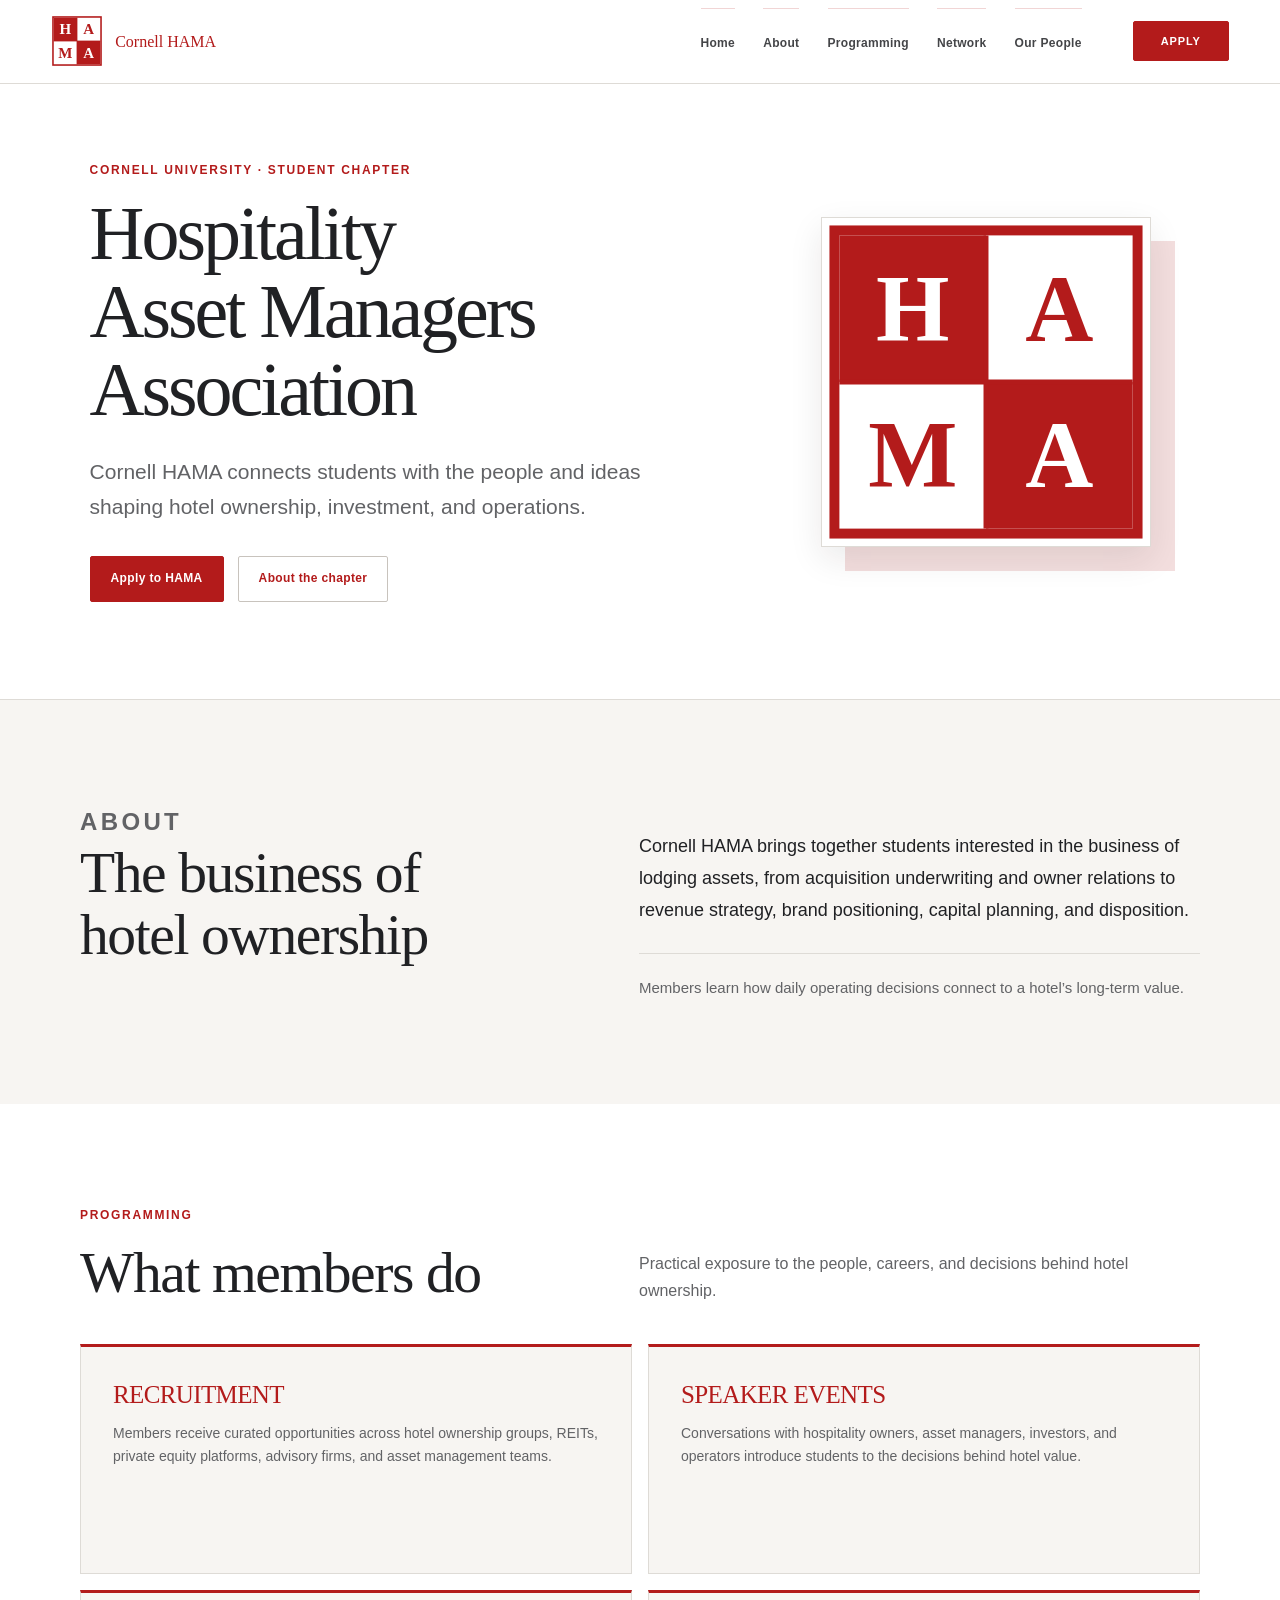
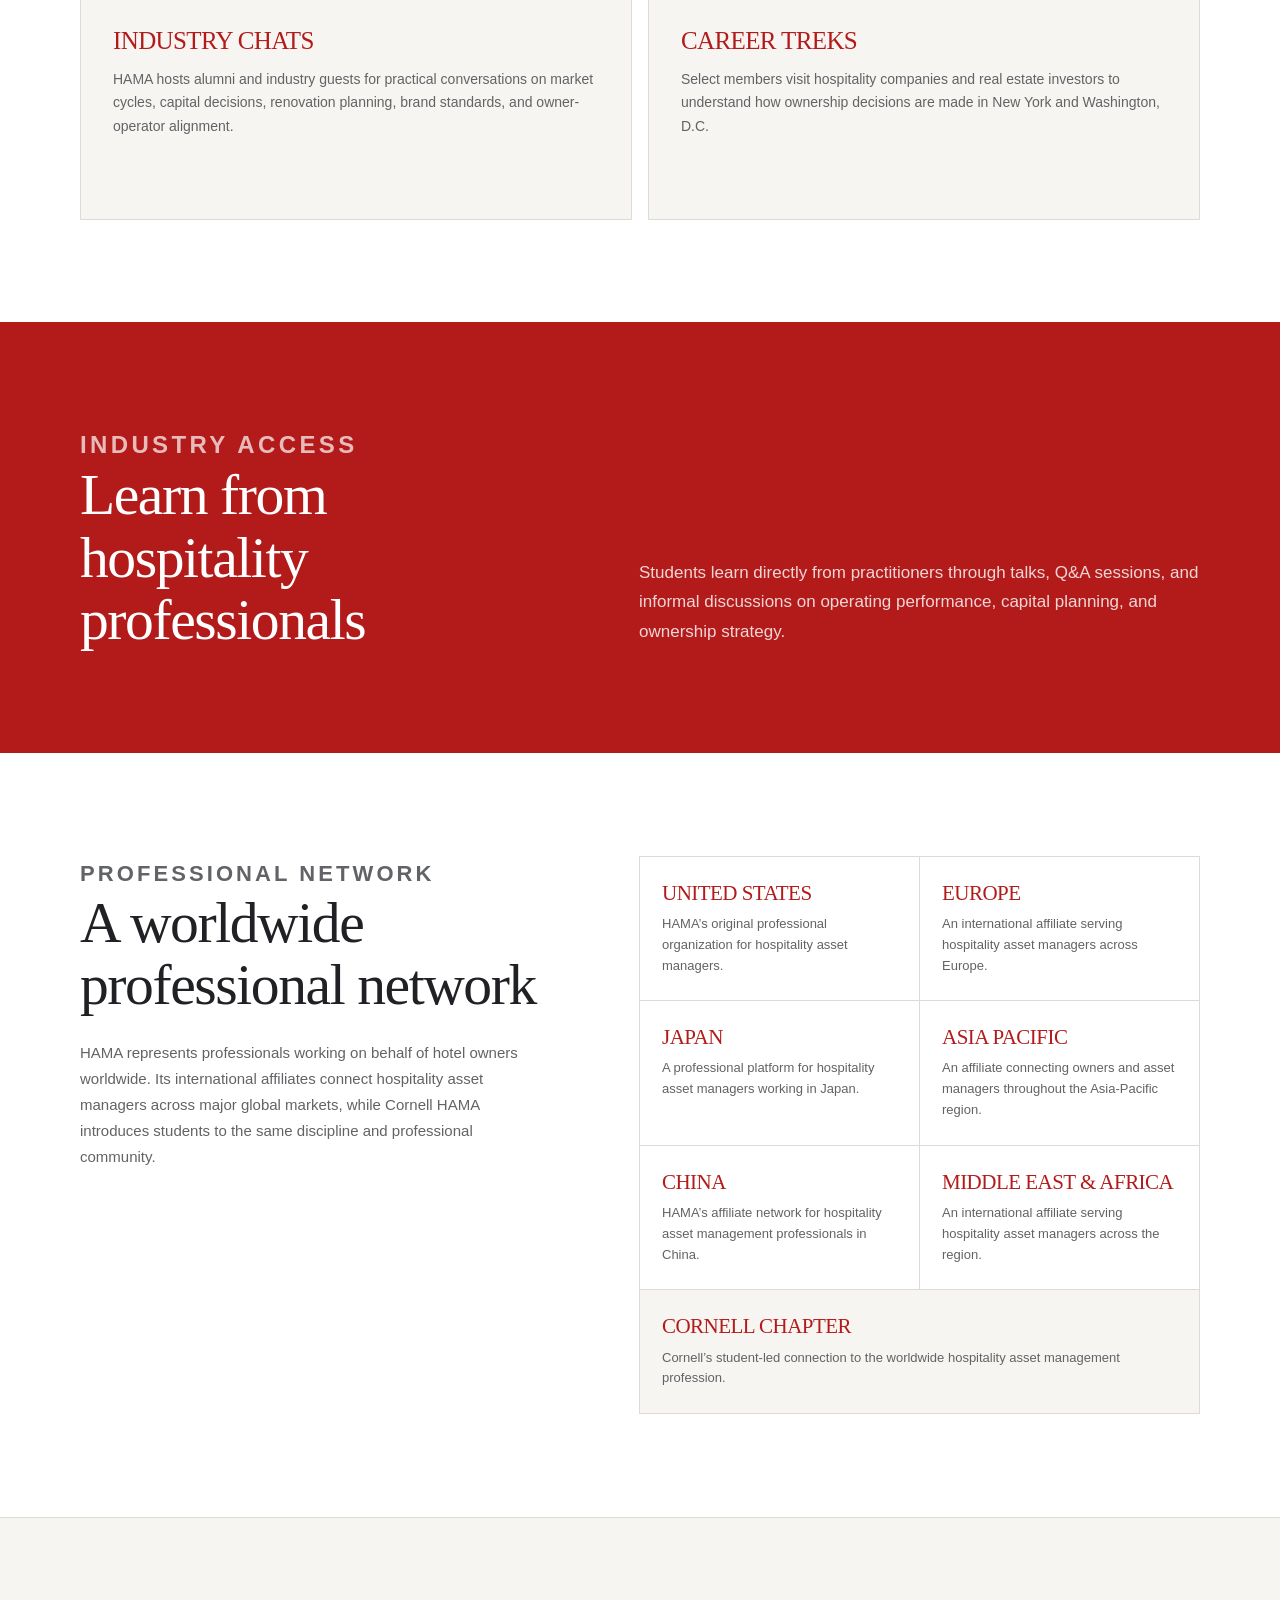
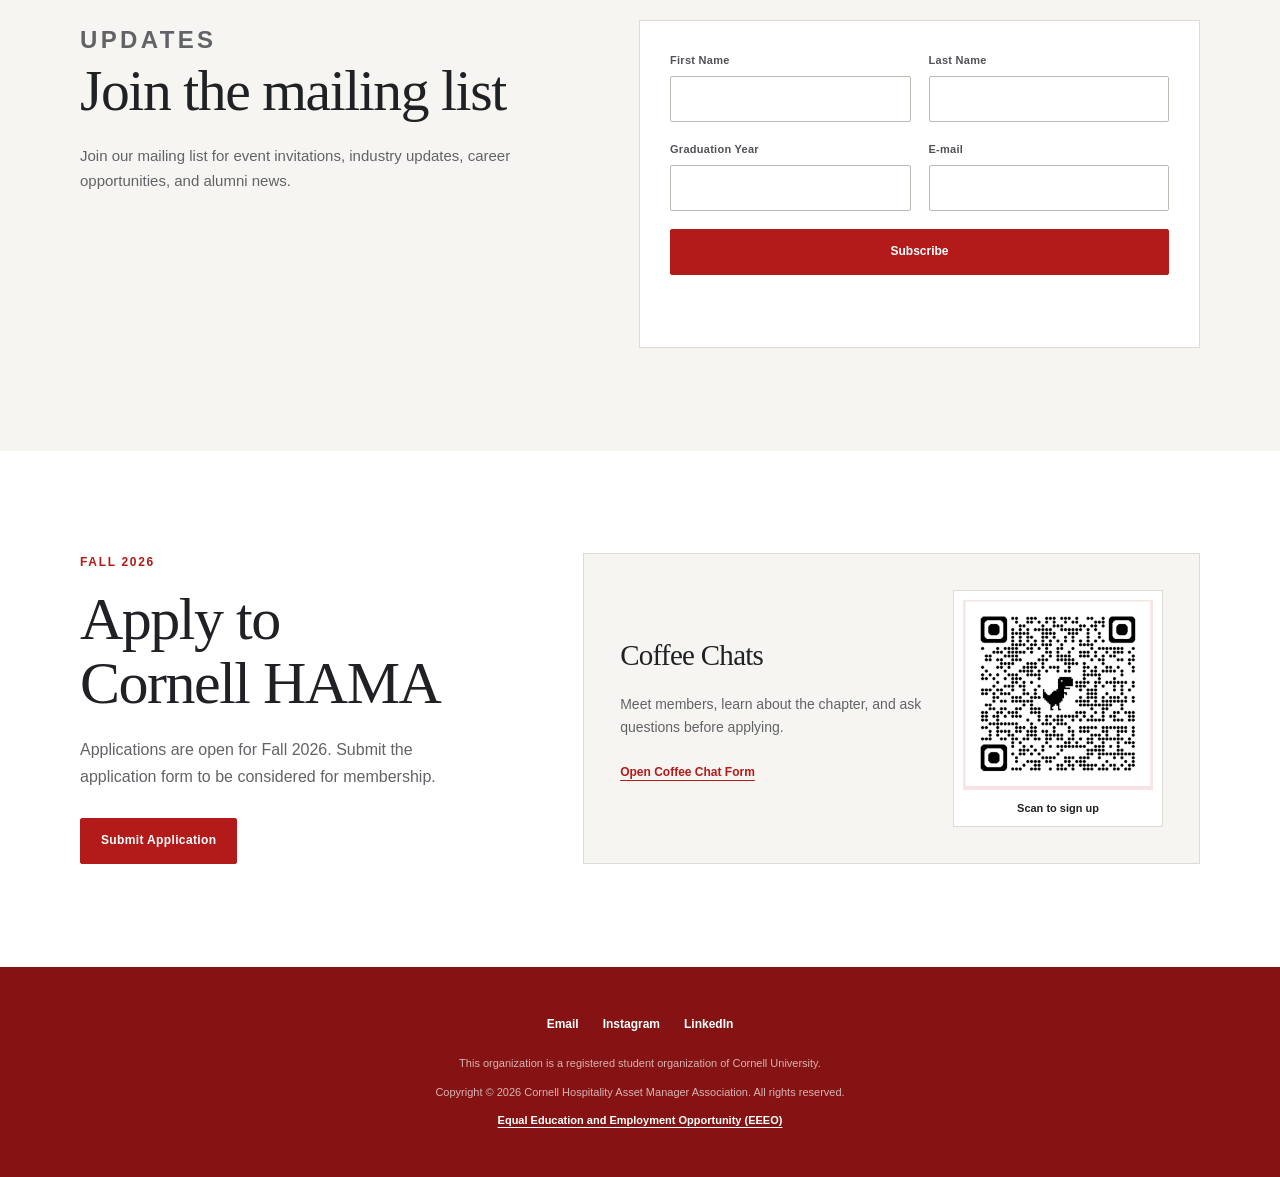
==== commit 252a5b30: "Remove overlapping program card numbers" ====
--- a/index.html
+++ b/index.html
@@ -20,7 +20,7 @@
     <meta name="twitter:image" content="https://cornellhama.com/assets/og-hama-2026.png">
     <link rel="icon" href="assets/hama-mark.svg" type="image/svg+xml">
     <link rel="stylesheet" href="styles.css?v=20260830-2">
-    <link rel="stylesheet" href="redesign.css?v=20260904-8">
+    <link rel="stylesheet" href="redesign.css?v=20260904-9">
   </head>
   <body>
     <a class="skip-link" href="#main">Skip to content</a>
--- a/redesign.css
+++ b/redesign.css
@@ -373,15 +373,8 @@
 }
 
 .work-grid article::before {
-  position: static;
-  display: block;
-  margin-bottom: 32px;
-  content: "0" counter(program);
-  color: #a59f99;
-  font-family: Arial, Helvetica, sans-serif;
-  font-size: 12px;
-  font-weight: 700;
-  letter-spacing: 0.08em;
+  display: none;
+  content: none;
 }
 
 .work-grid article:hover {
@@ -966,7 +959,6 @@
 
   .work-grid article,
   .work-grid article:first-child { min-height: 0; padding: 28px 24px; }
-  .work-grid article::before { margin-bottom: 22px; }
   .chapter-grid .student-chapter { grid-column: auto; }
   .subscribe-form { padding: 24px 20px; }
   .subscribe-form button, .form-message { grid-column: 1; }
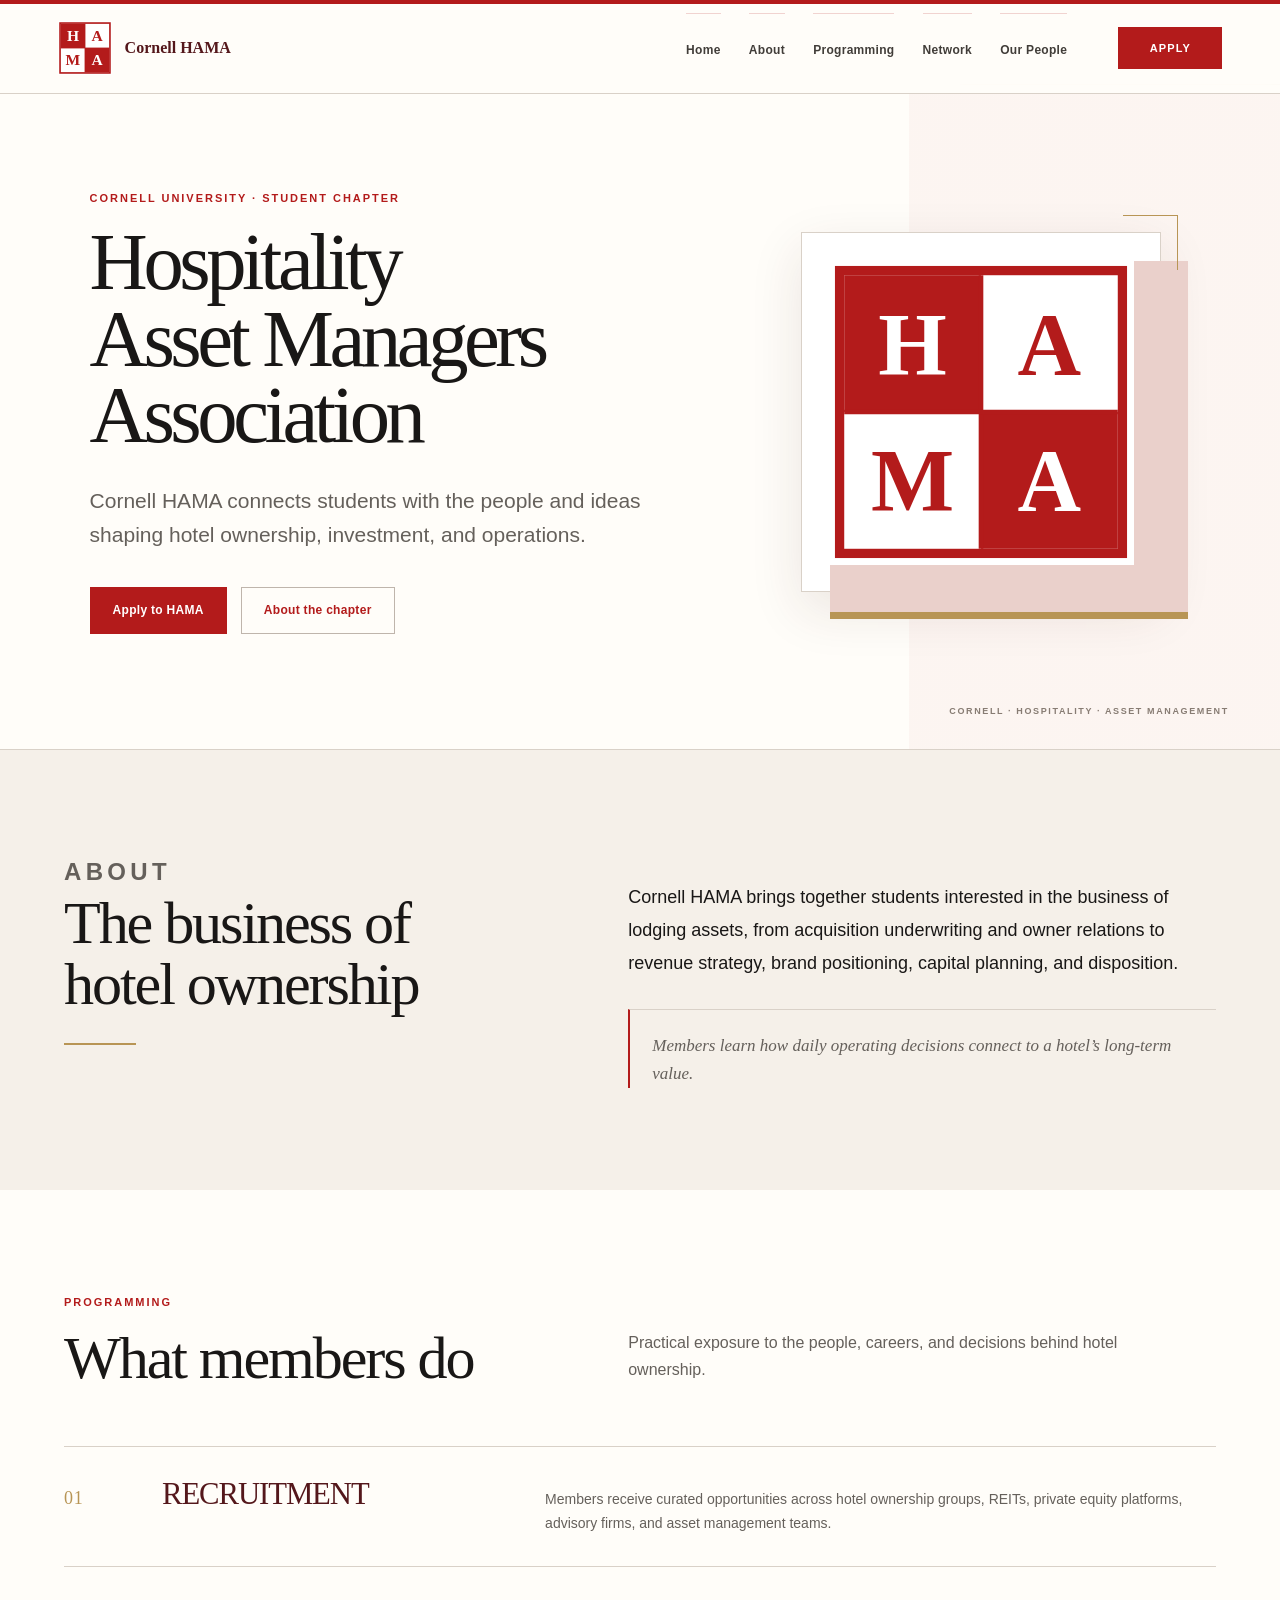
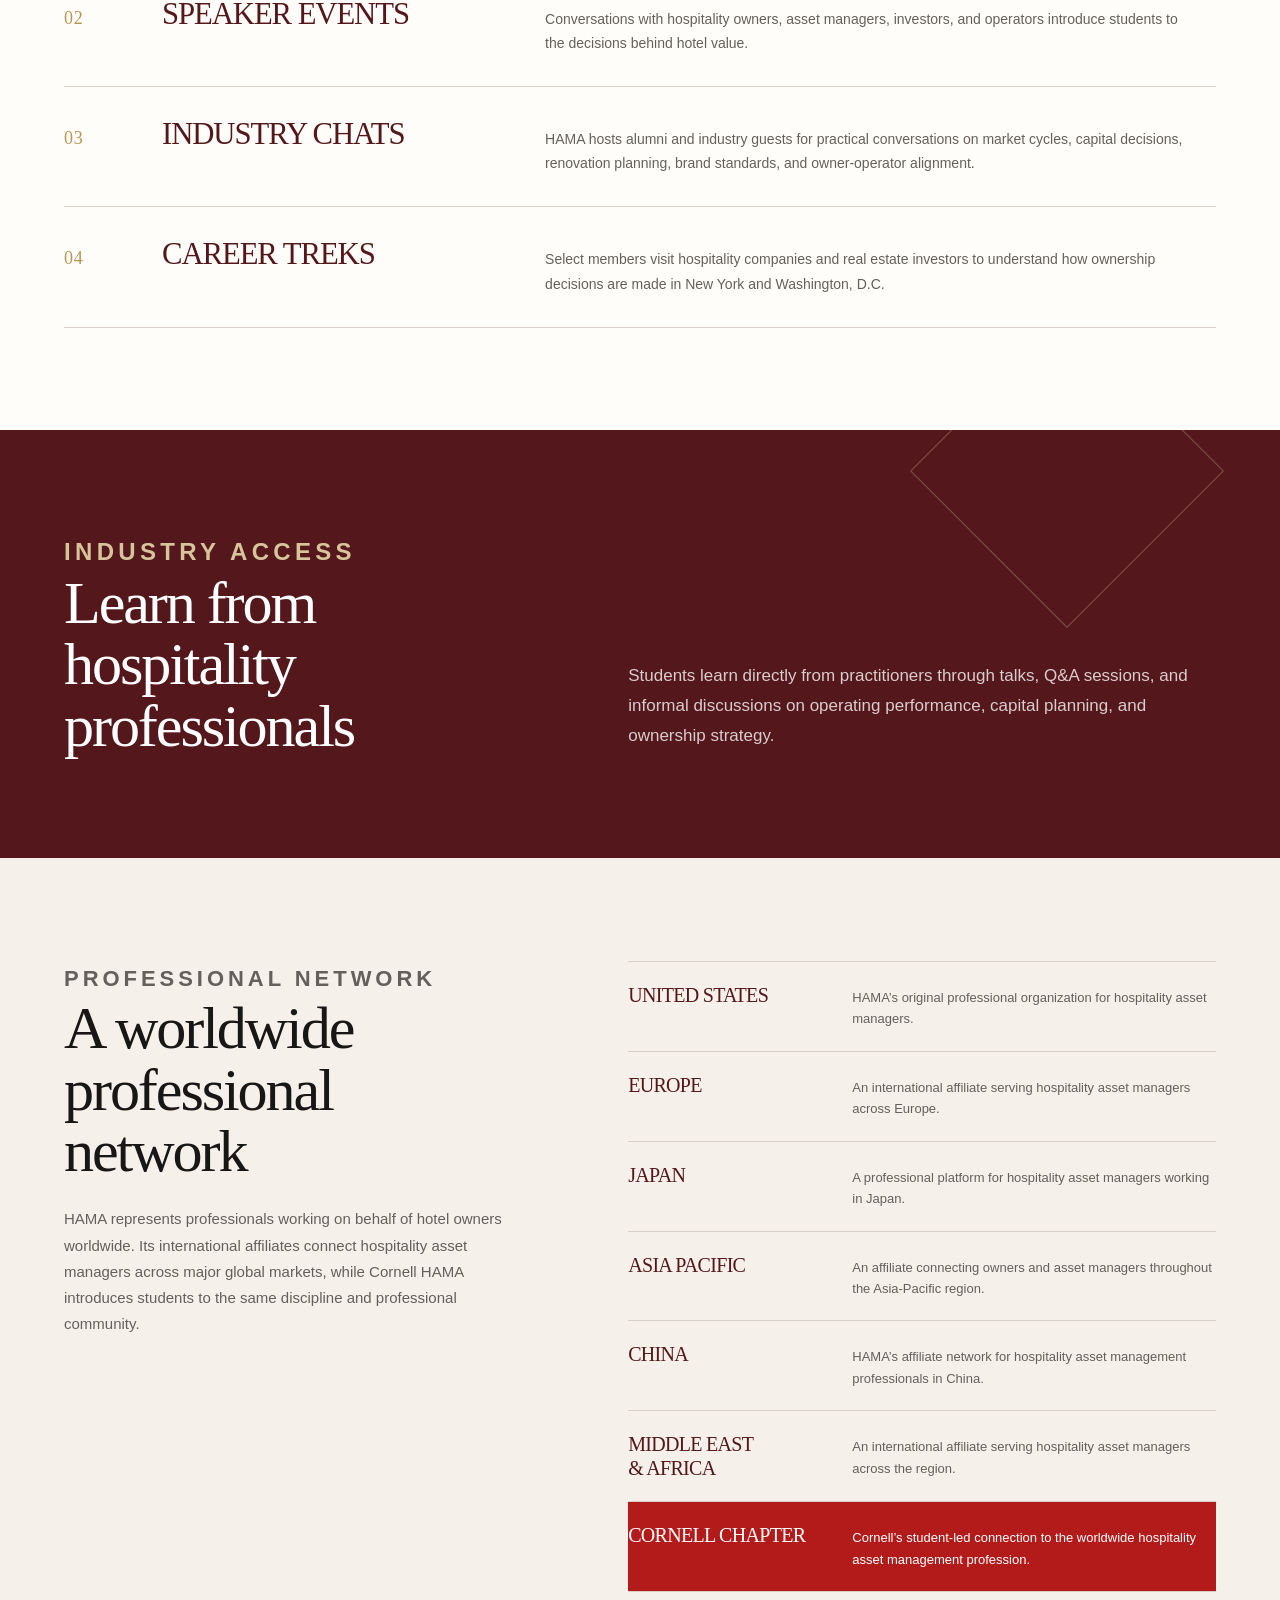
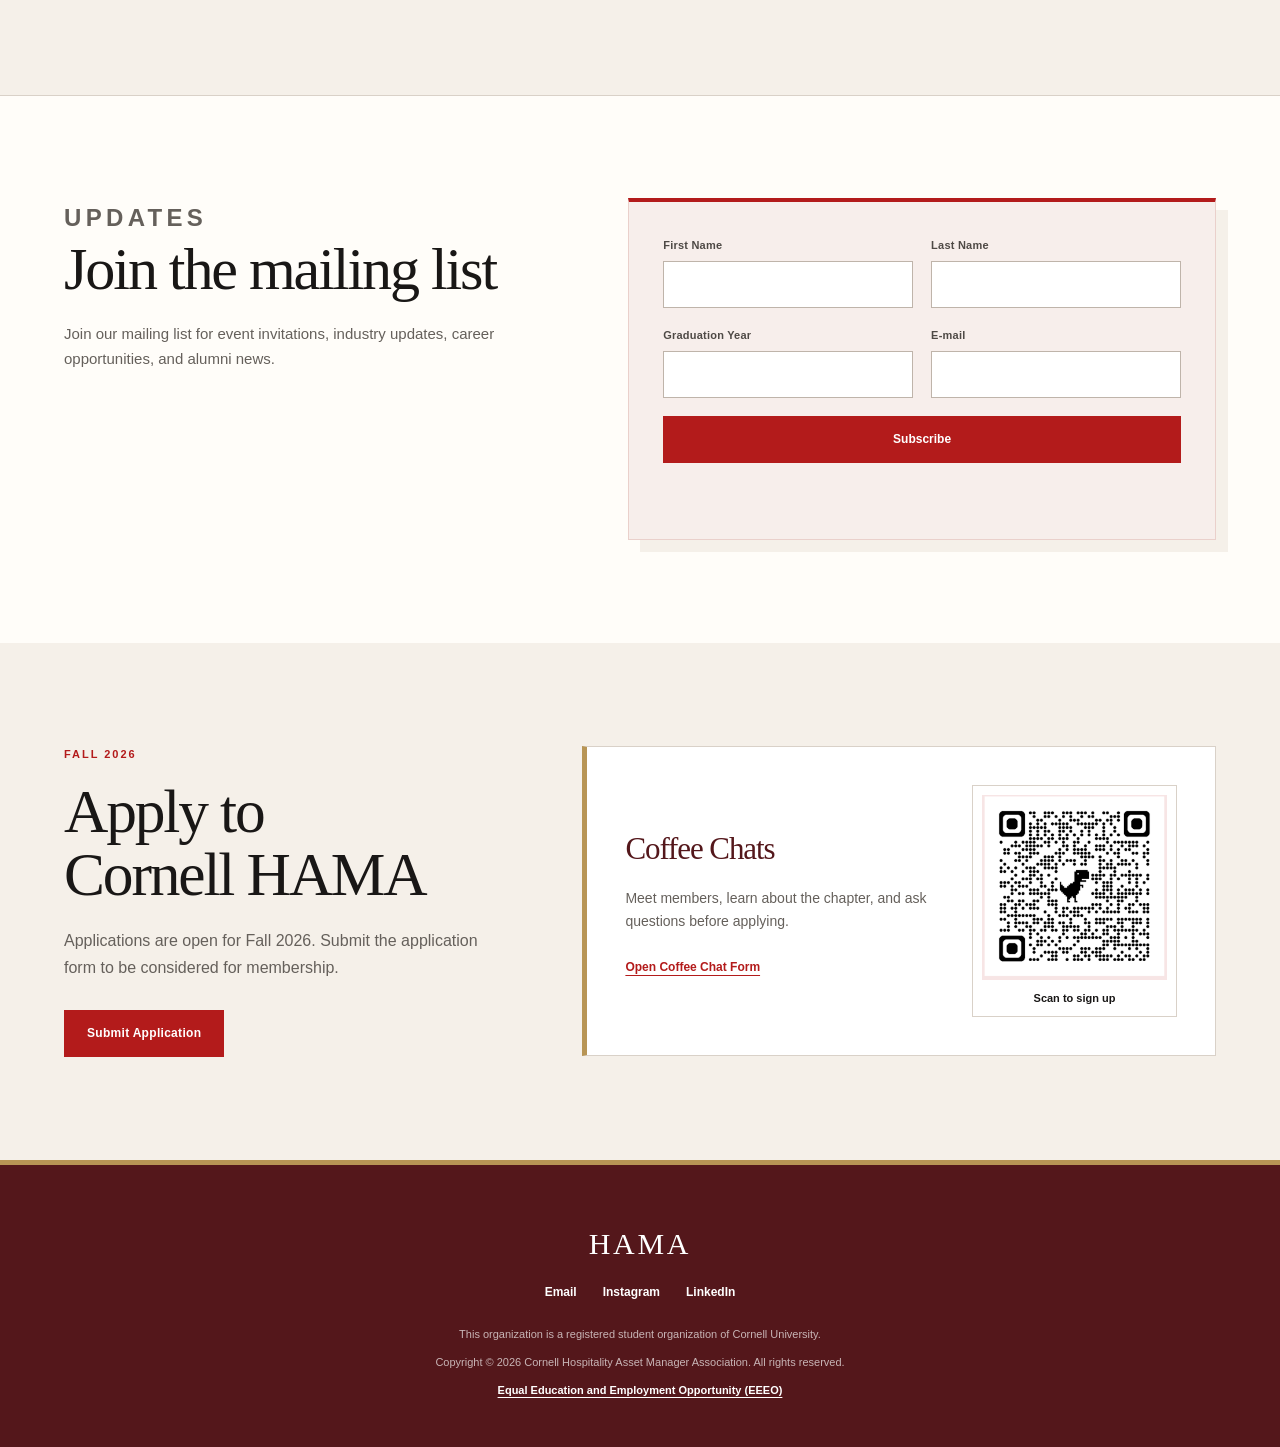
==== commit 9a7f33cd: "Refine HAMA editorial visual identity" ====
--- a/index.html
+++ b/index.html
@@ -20,7 +20,7 @@
     <meta name="twitter:image" content="https://cornellhama.com/assets/og-hama-2026.png">
     <link rel="icon" href="assets/hama-mark.svg" type="image/svg+xml">
     <link rel="stylesheet" href="styles.css?v=20260830-2">
-    <link rel="stylesheet" href="redesign.css?v=20260904-9">
+    <link rel="stylesheet" href="redesign.css?v=20260914-1">
   </head>
   <body>
     <a class="skip-link" href="#main">Skip to content</a>
--- a/redesign.css
+++ b/redesign.css
@@ -1,14 +1,22 @@
-/* Cornell HAMA — refined red-and-white institutional system. */
+/* Cornell HAMA — editorial hospitality identity, September 2026. */
 :root {
   --cornell-red: #b31b1b;
-  --cornell-red-dark: #861313;
-  --ink: #202124;
-  --muted: #626366;
-  --line: #dedbd6;
-  --paper: #ffffff;
-  --soft: #f7f5f2;
-  --shadow: 0 12px 32px rgba(28, 22, 20, 0.09);
-}
+  --cornell-red-dark: #761417;
+  --burgundy: #54171b;
+  --rose: #ead0cb;
+  --blush: #f7eeeb;
+  --gold: #b89555;
+  --gold-light: #d8c49b;
+  --ink: #191716;
+  --muted: #65605b;
+  --line: #d9d1c8;
+  --paper: #fffdf9;
+  --soft: #f5f0e9;
+  --white: #ffffff;
+  --shadow: 0 18px 50px rgba(77, 35, 30, 0.11);
+}
+
+html { scroll-padding-top: 92px; }
 
 body {
   color: var(--ink);
@@ -17,78 +25,64 @@
   line-height: 1.65;
 }
 
-h1,
-h2,
-h3 {
+h1, h2, h3 {
   color: var(--ink);
-  font-family: Georgia, "Times New Roman", serif;
-  font-weight: 400;
-  letter-spacing: -0.025em;
+  font-family: "Iowan Old Style", "Palatino Linotype", Palatino, Georgia, serif;
+  font-weight: 500;
+  letter-spacing: -0.035em;
   text-transform: none;
 }
 
-.section {
-  padding: clamp(72px, 8vw, 112px) clamp(22px, 5vw, 72px);
-}
-
-.section-inner {
-  width: min(1120px, 100%);
-  margin: 0 auto;
-}
-
-.eyebrow,
-.hero-kicker {
-  margin: 0 0 15px;
+.section { padding: clamp(76px, 8vw, 118px) clamp(22px, 5vw, 72px); }
+.section-inner { width: min(1160px, 100%); margin: 0 auto; }
+
+.eyebrow, .hero-kicker {
+  margin: 0 0 17px;
   color: var(--cornell-red);
-  font-size: 12px;
-  font-weight: 700;
-  letter-spacing: 0.14em;
+  font-size: 11px;
+  font-weight: 800;
+  letter-spacing: 0.18em;
   text-transform: uppercase;
 }
 
 /* Header */
-.site-header,
-.site-header.is-scrolled,
-.site-header.is-open {
+.site-header, .site-header.is-scrolled, .site-header.is-open {
   position: fixed;
   z-index: 30;
   top: 0;
   left: 0;
   width: 100%;
-  min-height: 76px;
+  min-height: 84px;
   grid-template-columns: auto minmax(0, 1fr) auto;
-  gap: clamp(22px, 4vw, 52px);
-  padding: 8px clamp(22px, 4vw, 52px);
+  gap: clamp(22px, 4vw, 56px);
+  padding: 9px clamp(22px, 4.5vw, 64px);
   color: var(--ink);
-  background: rgba(255, 255, 255, 0.98);
+  background: rgba(255, 253, 249, 0.97);
+  border-top: 4px solid var(--cornell-red);
   border-bottom: 1px solid var(--line);
   box-shadow: none;
-}
-
-.site-header.is-scrolled {
-  box-shadow: 0 4px 14px rgba(0, 0, 0, 0.05);
-}
+  backdrop-filter: blur(14px);
+}
+
+.site-header.is-scrolled { box-shadow: 0 8px 30px rgba(63, 31, 27, 0.07); }
 
 .brand {
   width: auto;
-  height: 60px;
+  height: 62px;
   display: inline-flex;
   align-items: center;
-  gap: 12px;
-}
-
-.brand-logo {
-  width: 52px;
-  height: 52px;
-  flex: 0 0 auto;
-  object-fit: contain;
-}
+  gap: 13px;
+}
+
+.brand-logo { width: 54px; height: 54px; flex: 0 0 auto; object-fit: contain; }
 
 .brand-name {
-  color: var(--cornell-red);
-  font-family: Georgia, "Times New Roman", serif;
+  max-width: 108px;
+  color: var(--burgundy);
+  font-family: "Iowan Old Style", "Palatino Linotype", Palatino, Georgia, serif;
   font-size: 16px;
-  line-height: 1.1;
+  font-weight: 600;
+  line-height: 1.05;
 }
 
 .site-nav {
@@ -98,8 +92,8 @@
   flex-direction: row;
   align-items: center;
   justify-content: flex-end;
-  gap: clamp(18px, 2.2vw, 32px);
-  color: #444548;
+  gap: clamp(18px, 2.2vw, 34px);
+  color: #413d39;
   background: transparent;
   font-size: 12px;
   font-weight: 700;
@@ -107,67 +101,68 @@
   text-transform: none;
 }
 
-.site-nav > a,
-.nav-item > a {
-  padding: 25px 0 21px;
-}
-
-.site-nav > a::after,
-.nav-item > a::after {
-  bottom: 16px;
-  height: 2px;
-  background: var(--cornell-red);
-}
-
-.site-nav a:hover,
-.site-nav a:focus-visible,
-.site-nav a[aria-current="page"] {
-  color: var(--cornell-red);
-}
+.site-nav > a, .nav-item > a { padding: 27px 0 23px; }
+.site-nav > a::after, .nav-item > a::after { bottom: 18px; height: 1px; background: var(--cornell-red); }
+.site-nav a:hover, .site-nav a:focus-visible, .site-nav a[aria-current="page"] { color: var(--cornell-red); }
 
 .apply-link {
-  min-width: 96px;
-  min-height: 40px;
-  padding: 10px 18px;
+  min-width: 104px;
+  min-height: 42px;
+  padding: 10px 20px;
   color: #fff;
   background: var(--cornell-red);
   border: 1px solid var(--cornell-red);
-  border-radius: 2px;
+  border-radius: 0;
   font-size: 11px;
-  font-weight: 700;
-  letter-spacing: 0.08em;
-}
-
-.apply-link:hover,
-.apply-link:focus-visible {
+  font-weight: 800;
+  letter-spacing: 0.1em;
+}
+
+.apply-link:hover, .apply-link:focus-visible {
   color: #fff;
-  background: var(--cornell-red-dark);
-  border-color: var(--cornell-red-dark);
+  background: var(--burgundy);
+  border-color: var(--burgundy);
   transform: none;
 }
 
-.menu-toggle {
-  color: var(--cornell-red);
-  border-color: var(--line);
-}
+.menu-toggle { color: var(--cornell-red); border-color: var(--line); }
 
 /* Hero */
 .hero {
   position: relative;
-  min-height: 700px;
-  display: grid;
-  grid-template-columns: minmax(0, 1.18fr) minmax(260px, 0.82fr);
+  min-height: 750px;
+  display: grid;
+  grid-template-columns: minmax(0, 1.16fr) minmax(300px, 0.84fr);
   align-items: center;
-  gap: clamp(48px, 8vw, 108px);
-  padding: 148px clamp(24px, 7vw, 108px) 84px;
+  gap: clamp(48px, 8vw, 112px);
+  padding: 168px clamp(24px, 7vw, 110px) 94px;
+  overflow: hidden;
   color: var(--ink);
   text-align: left;
-  background: var(--paper);
+  background: linear-gradient(90deg, transparent 0 71%, rgba(179, 27, 27, 0.035) 71% 100%), var(--paper);
   border-bottom: 1px solid var(--line);
 }
 
 .hero::before {
-  display: none;
+  position: absolute;
+  top: 84px;
+  right: 0;
+  width: min(25vw, 350px);
+  height: 1px;
+  display: block;
+  content: "";
+  background: var(--gold);
+}
+
+.hero::after {
+  position: absolute;
+  right: clamp(24px, 4vw, 64px);
+  bottom: 30px;
+  content: "CORNELL  ·  HOSPITALITY  ·  ASSET MANAGEMENT";
+  color: #877c73;
+  font-size: 9px;
+  font-weight: 700;
+  letter-spacing: 0.18em;
 }
 
 .hero-content {
@@ -175,549 +170,305 @@
   z-index: 2;
   grid-column: 1;
   grid-row: 1;
-  width: min(720px, 100%);
+  width: min(760px, 100%);
   margin: 0;
   padding: 0;
 }
 
 .hero h1 {
-  max-width: 720px;
+  max-width: 760px;
   margin: 0;
   color: var(--ink);
-  font-size: clamp(48px, 6vw, 76px);
-  line-height: 1.02;
-  letter-spacing: -0.04em;
+  font-size: clamp(53px, 6.3vw, 88px);
+  line-height: 0.95;
+  letter-spacing: -0.055em;
 }
 
 .hero .hero-deck {
-  max-width: 650px;
-  margin: 27px 0 0;
+  max-width: 635px;
+  margin: 30px 0 0;
   color: var(--muted);
-  font-size: clamp(17px, 1.7vw, 21px);
+  font-size: clamp(17px, 1.65vw, 21px);
   line-height: 1.65;
 }
 
-.hero-actions {
-  display: flex;
-  align-items: center;
-  gap: 14px;
-  margin-top: 32px;
-}
-
-.primary-action,
-.text-action {
-  min-height: 46px;
+.hero-actions { display: flex; align-items: center; gap: 14px; margin-top: 34px; }
+
+.primary-action, .text-action {
+  min-height: 47px;
   display: inline-flex;
   align-items: center;
   justify-content: center;
-  padding: 12px 20px;
-  border-radius: 2px;
+  padding: 12px 22px;
+  border-radius: 0;
   font-size: 12px;
-  font-weight: 700;
-  letter-spacing: 0.03em;
+  font-weight: 750;
+  letter-spacing: 0.025em;
   text-transform: none;
 }
 
-.primary-action {
-  color: #fff;
-  background: var(--cornell-red);
-  border: 1px solid var(--cornell-red);
-  box-shadow: none;
-}
-
-.primary-action:hover,
-.primary-action:focus-visible {
-  color: #fff;
-  background: var(--cornell-red-dark);
-  transform: none;
-}
-
-.text-action {
-  color: var(--cornell-red);
-  background: #fff;
-  border: 1px solid #c8c3bd;
-}
-
-.text-action:hover,
-.text-action:focus-visible {
-  color: var(--cornell-red-dark);
-  border-color: var(--cornell-red);
-}
+.primary-action { color: #fff; background: var(--cornell-red); border: 1px solid var(--cornell-red); box-shadow: none; }
+.primary-action:hover, .primary-action:focus-visible { color: #fff; background: var(--burgundy); border-color: var(--burgundy); transform: none; }
+.text-action { color: var(--cornell-red); background: transparent; border: 1px solid #bfb5ac; }
+.text-action:hover, .text-action:focus-visible { color: var(--burgundy); border-color: var(--cornell-red); }
 
 .hero-media {
   position: relative;
   z-index: 1;
   grid-column: 2;
   grid-row: 1;
-  width: min(330px, 100%);
+  width: min(360px, 100%);
   display: block;
   justify-self: center;
-  padding: 0;
-  border: 0;
+  padding: 26px;
+  background: var(--white);
+  border: 1px solid var(--line);
   transform: none;
+  box-shadow: var(--shadow);
 }
 
 .hero-media::before {
   position: absolute;
   z-index: -1;
-  inset: 24px -24px -24px 24px;
+  inset: 28px -28px -28px 28px;
   content: "";
-  background: #f3dede;
-}
-
-.hero-media img {
-  width: 100%;
-  aspect-ratio: 1;
-  object-fit: contain;
-  border: 1px solid var(--line);
-  box-shadow: var(--shadow);
-}
-
-.scroll-cue {
-  display: none;
-}
+  background: var(--rose);
+  border-bottom: 7px solid var(--gold);
+}
+
+.hero-media::after {
+  position: absolute;
+  top: -18px;
+  right: -18px;
+  width: 54px;
+  height: 54px;
+  content: "";
+  border-top: 1px solid var(--gold);
+  border-right: 1px solid var(--gold);
+}
+
+.hero-media img { width: 100%; aspect-ratio: 1; object-fit: contain; border: 0; box-shadow: none; }
+.scroll-cue { display: none; }
 
 /* About */
-.intro {
-  background: var(--soft);
-}
-
-.intro-layout,
-.program-header,
-.feature-band .split,
-.network-layout,
-.subscribe-layout {
-  display: grid;
-  grid-template-columns: minmax(280px, 0.9fr) minmax(360px, 1.1fr);
-  gap: clamp(46px, 8vw, 100px);
+.intro { background: var(--soft); }
+
+.intro-layout, .program-header, .feature-band .split, .network-layout, .subscribe-layout {
+  display: grid;
+  grid-template-columns: minmax(280px, 0.88fr) minmax(360px, 1.12fr);
+  gap: clamp(48px, 8vw, 104px);
   align-items: start;
 }
 
-.intro h2,
-.program-header h2,
-.network h2,
-.subscribe h2,
-.feature-band h2 {
+.intro h2, .program-header h2, .network h2, .subscribe h2, .feature-band h2 {
   margin: 0;
-  font-size: clamp(38px, 4.5vw, 58px);
-  line-height: 1.08;
-}
-
-.intro-copy {
-  padding-top: 28px;
-}
-
-.intro-copy > p:first-child {
-  margin: 0;
-  color: var(--ink);
-  font-size: 18px;
-  line-height: 1.78;
-}
+  font-size: clamp(40px, 4.7vw, 62px);
+  line-height: 1.02;
+}
+
+.intro h2::after { width: 72px; height: 2px; display: block; margin-top: 28px; content: ""; background: var(--gold); }
+.intro-copy { padding-top: 29px; }
+.intro-copy > p:first-child { margin: 0; color: var(--ink); font-size: 18px; line-height: 1.82; }
 
 .intro .intro-note {
-  margin: 27px 0 0;
-  padding: 22px 0 0;
+  margin: 29px 0 0;
+  padding: 22px 0 0 22px;
   color: var(--muted);
   border-top: 1px solid var(--line);
-  font-size: 15px;
-}
-
-/* Programming */
-.programming {
+  border-left: 2px solid var(--cornell-red);
+  font-family: "Iowan Old Style", "Palatino Linotype", Palatino, Georgia, serif;
+  font-size: 17px;
+  font-style: italic;
+}
+
+/* Programming — CREC-inspired information hierarchy, HAMA treatment. */
+.programming { color: var(--ink); background: var(--paper); }
+.program-header { gap: 16px clamp(48px, 8vw, 104px); margin-bottom: 58px; }
+.program-header .eyebrow { grid-column: 1 / -1; margin-bottom: 0; }
+.program-header > p:last-child { align-self: end; max-width: 510px; margin: 0 0 5px; color: var(--muted); font-size: 16px; }
+
+.work-grid {
+  display: grid;
+  grid-template-columns: 1fr;
+  gap: 0;
+  counter-reset: program;
+  border-top: 1px solid var(--line);
+}
+
+.work-grid article, .work-grid article:first-child {
+  position: relative;
+  min-height: 0;
+  display: grid;
+  grid-template-columns: 74px minmax(180px, 0.55fr) minmax(320px, 1fr);
+  gap: 24px;
+  align-items: baseline;
+  padding: 31px 18px 31px 0;
   color: var(--ink);
-  background: #fff;
-}
-
-.program-header {
-  gap: 16px clamp(46px, 8vw, 100px);
-  margin-bottom: 40px;
-}
-
-.program-header .eyebrow {
-  grid-column: 1 / -1;
-  margin-bottom: 0;
-}
-
-.program-header h2 {
-  color: var(--ink);
-}
-
-.program-header > p:last-child {
-  align-self: end;
-  max-width: 510px;
-  margin: 0;
-  color: var(--muted);
-  font-size: 16px;
-}
-
-.work-grid {
-  display: grid;
-  grid-template-columns: repeat(2, minmax(0, 1fr));
-  gap: 16px;
-  counter-reset: program;
-}
-
-.work-grid article,
-.work-grid article:first-child {
-  position: relative;
-  min-height: 230px;
-  display: block;
-  padding: 34px 32px;
-  color: var(--ink);
-  background: var(--soft);
-  border: 1px solid var(--line);
-  border-top: 3px solid var(--cornell-red);
+  background: transparent;
+  border: 0;
+  border-bottom: 1px solid var(--line);
   border-radius: 0;
   box-shadow: none;
   counter-increment: program;
 }
 
 .work-grid article::before {
-  display: none;
-  content: none;
-}
-
-.work-grid article:hover {
-  background: #fff;
-  border-color: var(--line);
-  border-top-color: var(--cornell-red);
-}
-
-.work-grid h3 {
-  margin: 0 0 12px;
-  color: var(--cornell-red);
-  font-size: 25px;
-  line-height: 1.15;
-}
-
-.work-grid p {
-  margin: 0;
-  color: var(--muted);
-  font-size: 14px;
-  line-height: 1.68;
-}
+  display: block;
+  content: "0" counter(program);
+  color: var(--gold);
+  font-family: "Iowan Old Style", "Palatino Linotype", Palatino, Georgia, serif;
+  font-size: 18px;
+  letter-spacing: 0.04em;
+}
+
+.work-grid article:hover { background: linear-gradient(90deg, rgba(179, 27, 27, 0.035), transparent 75%); border-color: var(--line); }
+.work-grid h3 { margin: 0; color: var(--burgundy); font-size: clamp(23px, 2.4vw, 31px); line-height: 1.1; }
+.work-grid p { margin: 0; color: var(--muted); font-size: 14px; line-height: 1.72; }
 
 .feature-band {
+  position: relative;
   min-height: 0;
-  padding-top: clamp(72px, 8vw, 104px);
-  padding-bottom: clamp(72px, 8vw, 104px);
+  padding-top: clamp(76px, 8vw, 110px);
+  padding-bottom: clamp(76px, 8vw, 110px);
+  overflow: hidden;
   color: #fff;
-  background: var(--cornell-red);
+  background: var(--burgundy);
 }
 
 .feature-band::before {
-  display: none;
-}
-
-.feature-band .split {
-  align-items: end;
-}
-
-.feature-band .eyebrow {
-  color: rgba(255, 255, 255, 0.7);
-}
-
-.feature-band h2 {
-  color: #fff;
-}
-
-.feature-band p:last-child {
-  margin: 0;
-  padding: 0 0 5px;
-  color: rgba(255, 255, 255, 0.82);
+  position: absolute;
+  top: -70px;
+  right: 8vw;
+  width: 220px;
+  height: 220px;
+  display: block;
+  content: "";
+  border: 1px solid rgba(216, 196, 155, 0.34);
+  transform: rotate(45deg);
+}
+
+.feature-band .split { position: relative; z-index: 1; align-items: end; }
+.feature-band .eyebrow { color: var(--gold-light); }
+.feature-band h2 { color: #fff; }
+.feature-band p:last-child { margin: 0; padding: 0 0 5px; color: rgba(255, 255, 255, 0.78); border: 0; font-size: 17px; line-height: 1.76; }
+
+/* Global network */
+.network { background: var(--soft); }
+.network-layout > div:first-child { position: sticky; top: 120px; }
+.network-layout > div:first-child > p:last-child { margin: 25px 0 0; color: var(--muted); font-size: 15px; line-height: 1.75; }
+
+.chapter-grid { display: grid; grid-template-columns: 1fr; border-top: 1px solid var(--line); border-left: 0; }
+
+.chapter-grid article, .chapter-grid article:nth-child(odd), .chapter-grid article:nth-child(even) {
+  min-height: 0;
+  display: grid;
+  grid-template-columns: minmax(145px, 0.55fr) minmax(0, 1fr);
+  gap: 24px;
+  align-items: baseline;
+  padding: 21px 0;
   border: 0;
-  font-size: 17px;
-  line-height: 1.72;
-}
-
-/* Network */
-.network {
-  background: #fff;
-}
-
-.network-layout > div:first-child {
-  position: sticky;
-  top: 112px;
-}
-
-.network-layout > div:first-child > p:last-child {
-  margin: 24px 0 0;
-  color: var(--muted);
-  font-size: 15px;
-  line-height: 1.72;
-}
-
-.chapter-grid {
-  display: grid;
-  grid-template-columns: repeat(2, minmax(0, 1fr));
-  border-top: 1px solid var(--line);
-  border-left: 1px solid var(--line);
-}
-
-.chapter-grid article,
-.chapter-grid article:nth-child(odd),
-.chapter-grid article:nth-child(even) {
-  min-height: 0;
-  padding: 24px 22px;
-  border: 0;
-  border-right: 1px solid var(--line);
   border-bottom: 1px solid var(--line);
 }
 
-.chapter-grid .student-chapter {
-  grid-column: 1 / -1;
-  background: var(--soft);
-}
-
-.chapter-grid h3 {
-  margin: 0 0 8px;
-  color: var(--cornell-red);
-  font-size: 21px;
-  line-height: 1.2;
-}
-
-.chapter-grid p {
-  margin: 0;
-  color: var(--muted);
-  font-size: 13px;
-  line-height: 1.6;
-}
+.chapter-grid .student-chapter { grid-column: auto; padding: 24px 22px; background: var(--cornell-red); }
+.chapter-grid h3 { margin: 0; color: var(--burgundy); font-size: 20px; line-height: 1.2; }
+.chapter-grid p { margin: 0; color: var(--muted); font-size: 13px; line-height: 1.65; }
+.chapter-grid .student-chapter h3, .chapter-grid .student-chapter p { color: #fff; }
 
 /* Mailing list */
-.subscribe {
-  color: var(--ink);
-  background: var(--soft);
-  border-top: 1px solid var(--line);
-}
-
-.subscribe-layout > div > p:last-child {
-  margin: 22px 0 0;
-  color: var(--muted);
-  font-size: 15px;
-}
+.subscribe { color: var(--ink); background: var(--paper); border-top: 1px solid var(--line); }
+.subscribe-layout > div > p:last-child { margin: 23px 0 0; color: var(--muted); font-size: 15px; }
 
 .subscribe-form {
   display: grid;
   grid-template-columns: repeat(2, minmax(0, 1fr));
   gap: 18px;
-  padding: 30px;
+  padding: 34px;
+  background: var(--blush);
+  border: 1px solid var(--rose);
+  border-top: 4px solid var(--cornell-red);
+  box-shadow: 12px 12px 0 var(--soft);
+}
+
+.subscribe-form label { gap: 7px; color: #4e4945; font-size: 11px; font-weight: 700; letter-spacing: 0.02em; text-transform: none; }
+.subscribe-form input { min-height: 47px; padding: 10px 12px; color: var(--ink); background: #fff; border: 1px solid #bfb4aa; border-radius: 0; }
+.subscribe-form input:focus { border-color: var(--cornell-red); outline: none; }
+.subscribe-form button { min-height: 47px; color: #fff; background: var(--cornell-red); border: 1px solid var(--cornell-red); border-radius: 0; font-size: 12px; text-transform: none; }
+.subscribe-form button:hover, .subscribe-form button:focus-visible { background: var(--burgundy); }
+.form-message { color: var(--cornell-red); }
+
+/* Application */
+.application { padding-top: clamp(76px, 8vw, 116px); padding-bottom: clamp(76px, 8vw, 116px); background: var(--soft); }
+
+.application-layout {
+  display: grid;
+  grid-template-columns: minmax(280px, 0.8fr) minmax(440px, 1.2fr);
+  gap: clamp(48px, 8vw, 96px);
+  align-items: center;
+}
+
+.application-copy h2 { margin: 0; font-size: clamp(42px, 4.8vw, 64px); line-height: 1.02; }
+.application-copy > p:last-of-type { margin: 23px 0 0; color: var(--muted); font-size: 16px; }
+.application-actions { margin-top: 29px; }
+
+.coffee-chat-panel {
+  display: grid;
+  grid-template-columns: minmax(0, 1fr) minmax(165px, 205px);
+  gap: 30px;
+  align-items: center;
+  padding: clamp(28px, 3vw, 38px);
   background: #fff;
   border: 1px solid var(--line);
-}
-
-.subscribe-form label {
-  gap: 7px;
-  color: #515256;
-  font-size: 11px;
-  font-weight: 700;
-  letter-spacing: 0.025em;
-  text-transform: none;
-}
-
-.subscribe-form input {
-  min-height: 46px;
-  padding: 10px 12px;
-  color: var(--ink);
-  background: #fff;
-  border: 1px solid #bfbab4;
-  border-radius: 2px;
-}
-
-.subscribe-form input:focus {
-  border-color: var(--cornell-red);
-  outline: none;
-}
-
-.subscribe-form button {
-  min-height: 46px;
-  color: #fff;
-  background: var(--cornell-red);
-  border: 1px solid var(--cornell-red);
-  border-radius: 2px;
-  font-size: 12px;
-  text-transform: none;
-}
-
-.form-message {
-  color: var(--cornell-red);
-}
-
-/* Application */
-.application {
-  padding-top: clamp(72px, 8vw, 112px);
-  padding-bottom: clamp(72px, 8vw, 112px);
-  background: #fff;
-}
-
-.application-layout {
-  display: grid;
-  grid-template-columns: minmax(280px, 0.8fr) minmax(440px, 1.2fr);
-  gap: clamp(46px, 8vw, 92px);
-  align-items: center;
-}
-
-.application-copy h2 {
-  margin: 0;
-  font-size: clamp(40px, 4.8vw, 60px);
-  line-height: 1.06;
-}
-
-.application-copy > p:last-of-type {
-  margin: 22px 0 0;
-  color: var(--muted);
-  font-size: 16px;
-}
-
-.application-actions {
-  margin-top: 28px;
-}
-
-.coffee-chat-panel {
-  display: grid;
-  grid-template-columns: minmax(0, 1fr) minmax(165px, 210px);
-  gap: 28px;
-  align-items: center;
-  padding: clamp(26px, 3vw, 36px);
-  background: var(--soft);
-  border: 1px solid var(--line);
+  border-left: 5px solid var(--gold);
   border-radius: 0;
 }
 
-.coffee-chat-panel h3 {
-  margin: 0;
-  color: var(--ink);
-  font-size: 29px;
-}
-
-.coffee-chat-panel p {
-  margin: 13px 0 19px;
-  color: var(--muted);
-  font-size: 14px;
-}
-
-.coffee-chat-link {
-  color: var(--cornell-red);
-  font-size: 12px;
-  font-weight: 700;
-  text-decoration: underline;
-  text-underline-offset: 4px;
-  text-transform: none;
-}
-
-.coffee-chat-qr {
-  display: grid;
-  gap: 9px;
-  padding: 9px;
-  color: var(--ink);
-  background: #fff;
-  border: 1px solid var(--line);
-  border-radius: 0;
-  text-align: center;
-}
-
-.coffee-chat-qr img {
-  width: 100%;
-  aspect-ratio: 1;
-  object-fit: contain;
-}
-
-.coffee-chat-qr span {
-  font-size: 11px;
-  font-weight: 700;
-}
+.coffee-chat-panel h3 { margin: 0; color: var(--burgundy); font-size: 31px; }
+.coffee-chat-panel p { margin: 13px 0 20px; color: var(--muted); font-size: 14px; }
+.coffee-chat-link { color: var(--cornell-red); font-size: 12px; font-weight: 750; text-decoration: underline; text-underline-offset: 4px; text-transform: none; }
+
+.coffee-chat-qr { display: grid; gap: 9px; padding: 9px; color: var(--ink); background: #fff; border: 1px solid var(--line); border-radius: 0; text-align: center; }
+.coffee-chat-qr img { width: 100%; aspect-ratio: 1; object-fit: contain; }
+.coffee-chat-qr span { font-size: 11px; font-weight: 700; }
 
 /* Footer */
 .site-footer {
+  position: relative;
   display: grid;
   grid-template-columns: 1fr;
   gap: 10px;
   justify-items: center;
-  padding: 48px 22px;
+  padding: 54px 22px 48px;
   color: rgba(255, 255, 255, 0.76);
-  background: var(--cornell-red-dark);
+  background: var(--burgundy);
+  border-top: 5px solid var(--gold);
   text-align: center;
 }
 
-.footer-socials {
-  grid-column: 1;
-  grid-row: auto;
-  justify-content: center;
-  gap: 24px;
-  margin: 0 0 10px;
-}
-
-.footer-socials a {
+.site-footer::before { content: "HAMA"; margin-bottom: 5px; color: #fff; font-family: "Iowan Old Style", "Palatino Linotype", Palatino, Georgia, serif; font-size: 30px; letter-spacing: 0.09em; }
+.footer-socials { grid-column: 1; grid-row: auto; justify-content: center; gap: 26px; margin: 0 0 12px; }
+.footer-socials a { color: #fff; font-size: 12px; font-weight: 700; letter-spacing: 0; text-transform: none; }
+.site-footer p, .site-footer > a { grid-column: 1; justify-self: center; margin: 0; color: rgba(255, 255, 255, 0.68); font-size: 11px; text-align: center; }
+.site-footer > a { color: #fff; text-decoration: underline; text-underline-offset: 3px; }
+
+/* Executive board */
+.interior-hero, .people-hero {
+  position: relative;
+  padding: 166px clamp(22px, 5vw, 72px) 78px;
+  overflow: hidden;
   color: #fff;
-  font-size: 12px;
-  font-weight: 700;
-  letter-spacing: 0;
-  text-transform: none;
-}
-
-.site-footer p,
-.site-footer > a {
-  grid-column: 1;
-  justify-self: center;
-  margin: 0;
-  color: rgba(255, 255, 255, 0.68);
-  font-size: 11px;
-  text-align: center;
-}
-
-.site-footer > a {
-  color: #fff;
-  text-decoration: underline;
-  text-underline-offset: 3px;
-}
-
-/* Executive board */
-.interior-hero,
-.people-hero {
-  padding: 148px clamp(22px, 5vw, 72px) 72px;
-  color: #fff;
-  background: var(--cornell-red);
-  border-bottom: 0;
-}
-
-.interior-hero .section-heading {
-  width: min(1120px, 100%);
-  margin: 0 auto;
-  text-align: left;
-}
-
-.interior-hero h1,
-.people-hero h1 {
-  margin: 0 0 12px;
-  color: #fff;
-  font-size: clamp(48px, 6vw, 72px);
-  line-height: 1.04;
-}
-
-.interior-hero .section-heading > p:last-child,
-.people-hero .section-heading > p:last-child {
-  max-width: 580px;
-  margin: 0;
-  color: rgba(255, 255, 255, 0.82);
-  font-size: 17px;
-}
-
-.people {
-  padding-top: clamp(68px, 7vw, 96px);
-  background: #fff;
-}
-
-.people-grid {
-  grid-template-columns: repeat(3, minmax(0, 1fr));
-  gap: 52px 28px;
-}
-
-.person-card,
-.person-card:hover,
-.person-card:focus-visible {
-  gap: 0;
-  color: var(--ink);
-  transform: none;
-}
+  background: var(--burgundy);
+  border-bottom: 5px solid var(--gold);
+}
+
+.interior-hero::after, .people-hero::after { position: absolute; right: 7vw; bottom: -95px; width: 260px; height: 260px; content: ""; border: 1px solid rgba(216, 196, 155, 0.26); transform: rotate(45deg); }
+.interior-hero .section-heading { position: relative; z-index: 1; width: min(1160px, 100%); margin: 0 auto; text-align: left; }
+.interior-hero h1, .people-hero h1 { margin: 0 0 14px; color: #fff; font-size: clamp(50px, 6vw, 76px); line-height: 1; }
+.interior-hero .section-heading > p:last-child, .people-hero .section-heading > p:last-child { max-width: 580px; margin: 0; color: rgba(255, 255, 255, 0.78); font-size: 17px; }
+
+.people { padding-top: clamp(72px, 7vw, 102px); background: var(--paper); }
+.people-grid { grid-template-columns: repeat(3, minmax(0, 1fr)); gap: 56px 30px; }
+.person-card, .person-card:hover, .person-card:focus-visible { gap: 0; color: var(--ink); transform: none; }
 
 .person-card img {
   width: 100%;
@@ -726,58 +477,23 @@
   object-position: center 25%;
   background: var(--soft);
   border: 1px solid var(--line);
+  border-bottom: 4px solid var(--rose);
   border-radius: 0;
   filter: none;
-  transition: box-shadow 180ms ease;
-}
-
-.person-card:hover img,
-.person-card:focus-visible img {
-  filter: none;
-  transform: none;
-  box-shadow: var(--shadow);
-}
-
-.person-card > div {
-  padding: 15px 1px 0;
-}
-
-.person-card h3 {
-  margin: 0 0 6px;
-  color: var(--ink);
-  font-size: 22px;
-}
-
-.person-card p {
-  margin: 2px 0 0;
-  color: var(--muted);
-  font-size: 13px;
-}
-
-.person-card .person-role {
-  color: var(--cornell-red);
-  font-weight: 700;
-  letter-spacing: 0;
-  text-transform: none;
-}
-
-.person-card .person-major {
-  color: var(--ink);
-  font-weight: 500;
-}
+  transition: box-shadow 180ms ease, border-color 180ms ease;
+}
+
+.person-card:hover img, .person-card:focus-visible img { filter: none; transform: none; border-bottom-color: var(--cornell-red); box-shadow: var(--shadow); }
+.person-card.is-president img { border-bottom-color: var(--gold); }
+.person-card > div { padding: 17px 1px 0; }
+.person-card h3 { margin: 0 0 6px; color: var(--burgundy); font-size: 23px; }
+.person-card p { margin: 2px 0 0; color: var(--muted); font-size: 13px; }
+.person-card .person-role { color: var(--cornell-red); font-weight: 750; letter-spacing: 0; text-transform: none; }
+.person-card .person-major { color: var(--ink); font-weight: 500; }
 
 /* Individual profiles */
-.profile-page {
-  padding: 142px clamp(22px, 5vw, 72px) clamp(72px, 8vw, 108px);
-  background: #fff;
-}
-
-.profile-layout {
-  width: min(1020px, 100%);
-  grid-template-columns: minmax(320px, 0.9fr) minmax(320px, 1.1fr);
-  gap: clamp(48px, 8vw, 92px);
-  align-items: start;
-}
+.profile-page { padding: 158px clamp(22px, 5vw, 72px) clamp(76px, 8vw, 112px); background: var(--paper); }
+.profile-layout { width: min(1040px, 100%); grid-template-columns: minmax(320px, 0.88fr) minmax(320px, 1.12fr); gap: clamp(50px, 8vw, 96px); align-items: start; }
 
 .profile-photo {
   width: 100%;
@@ -785,108 +501,37 @@
   object-fit: cover;
   object-position: center 25%;
   border: 1px solid var(--line);
+  border-bottom: 6px solid var(--gold);
   border-radius: 0;
-  box-shadow: none;
-}
-
-.profile-content {
-  padding-top: 0;
-}
-
-.back-link {
-  width: auto;
-  height: auto;
-  display: inline-flex;
-  margin: 0 0 32px;
-  padding: 0;
-  color: var(--cornell-red);
-  border: 0;
-  border-radius: 0;
-  font-size: 13px;
-  font-weight: 700;
-  text-transform: none;
-}
-
-.back-link::after {
-  content: " Back to Executive Board";
-}
-
-.profile-content h1,
-.profile-missing h1 {
-  margin: 0 0 30px;
-  color: var(--ink);
-  font-size: clamp(42px, 5vw, 62px);
-  line-height: 1.04;
-}
-
-.profile-content dl {
-  gap: 0;
-  margin: 0 0 30px;
-  border-top: 1px solid var(--line);
-}
-
-.profile-content dl div {
-  grid-template-columns: minmax(105px, 0.34fr) minmax(0, 1fr);
-  gap: 20px;
-  padding: 14px 0;
-  border-bottom: 1px solid var(--line);
-}
-
-.profile-content dt {
-  color: var(--muted);
-  font-size: 12px;
-  font-weight: 700;
-  text-transform: none;
-}
-
-.profile-content dd {
-  color: var(--ink);
-  font-size: 14px;
-  font-weight: 500;
-}
-
-.linkedin-link,
-.person-email {
-  color: var(--cornell-red);
-  font-size: 14px;
-  font-weight: 700;
-}
-
-.linkedin-link::before {
-  display: none;
-}
-
-/* Keep the unlinked alumni utility page usable if visited directly. */
-.lobby-header,
-.lobby-intro {
-  background: var(--cornell-red-dark);
-}
-
-.auth-card {
-  border-radius: 2px;
-  box-shadow: var(--shadow);
-}
+  box-shadow: 16px 16px 0 var(--blush);
+}
+
+.profile-content { padding-top: 0; }
+.back-link { width: auto; height: auto; display: inline-flex; margin: 0 0 34px; padding: 0; color: var(--cornell-red); border: 0; border-radius: 0; font-size: 13px; font-weight: 700; text-transform: none; }
+.back-link::after { content: " Back to Executive Board"; }
+.profile-content h1, .profile-missing h1 { margin: 0 0 31px; color: var(--burgundy); font-size: clamp(44px, 5vw, 65px); line-height: 1; }
+.profile-content dl { gap: 0; margin: 0 0 31px; border-top: 1px solid var(--line); }
+.profile-content dl div { grid-template-columns: minmax(110px, 0.34fr) minmax(0, 1fr); gap: 22px; padding: 14px 0; border-bottom: 1px solid var(--line); }
+.profile-content dt { color: var(--muted); font-size: 12px; font-weight: 700; text-transform: none; }
+.profile-content dd { color: var(--ink); font-size: 14px; font-weight: 500; }
+.linkedin-link, .person-email { color: var(--cornell-red); font-size: 14px; font-weight: 700; }
+.linkedin-link::before { display: none; }
+
+.lobby-header, .lobby-intro { background: var(--burgundy); }
+.auth-card { border-radius: 0; box-shadow: var(--shadow); }
 
 @media (min-width: 901px) {
   .menu-toggle { display: none; }
   .site-nav { position: static; width: auto; display: flex; padding: 0; }
 }
 
-@media (max-width: 980px) {
-  .brand-name { display: none; }
-}
+@media (max-width: 1020px) { .brand-name { display: none; } }
 
 @media (max-width: 900px) {
-  .site-header,
-  .site-header.is-scrolled,
-  .site-header.is-open {
-    min-height: 70px;
-    gap: 14px;
-    padding: 5px 20px;
-  }
-
-  .brand { height: 58px; }
-  .brand-logo { width: 50px; height: 50px; }
+  html { scroll-padding-top: 76px; }
+  .site-header, .site-header.is-scrolled, .site-header.is-open { min-height: 72px; gap: 14px; padding: 4px 20px; }
+  .brand { height: 60px; }
+  .brand-logo { width: 51px; height: 51px; }
   .menu-toggle { display: block; justify-self: end; }
 
   .site-nav {
@@ -900,73 +545,55 @@
     gap: 0;
     padding: 8px 22px 18px;
     color: var(--ink);
-    background: #fff;
+    background: var(--paper);
     border-bottom: 1px solid var(--line);
-    box-shadow: 0 10px 20px rgba(0, 0, 0, 0.06);
+    box-shadow: 0 12px 28px rgba(63, 31, 27, 0.09);
   }
 
   .site-header.is-open .site-nav { display: flex; }
   .site-nav > a, .nav-item > a { padding: 13px 0; border-top: 1px solid var(--line); }
   .site-nav > a::after, .nav-item > a::after { display: none; }
 
-  .hero {
-    min-height: 0;
-    grid-template-columns: 1fr;
-    padding-top: 126px;
-  }
-
+  .hero { min-height: 0; grid-template-columns: 1fr; padding-top: 132px; background: var(--paper); }
+  .hero::after { display: none; }
   .hero-content { grid-column: 1; grid-row: 1; }
-  .hero-media { grid-column: 1; grid-row: 2; width: min(280px, 72vw); justify-self: start; margin-top: 12px; }
+  .hero-media { grid-column: 1; grid-row: 2; width: min(290px, 72vw); justify-self: start; margin-top: 14px; }
   .hero-media::before { inset: 18px -18px -18px 18px; }
 
-  .intro-layout,
-  .program-header,
-  .feature-band .split,
-  .network-layout,
-  .subscribe-layout,
-  .application-layout,
-  .profile-layout {
-    grid-template-columns: 1fr;
-  }
-
+  .intro-layout, .program-header, .feature-band .split, .network-layout, .subscribe-layout, .application-layout, .profile-layout { grid-template-columns: 1fr; }
   .intro-copy { padding-top: 0; }
   .program-header { gap: 12px; }
   .network-layout > div:first-child { position: static; }
-  .network-layout, .subscribe-layout, .application-layout { gap: 42px; }
+  .network-layout, .subscribe-layout, .application-layout { gap: 44px; }
+  .people-grid { grid-template-columns: repeat(2, minmax(0, 1fr)); }
   .profile-photo { max-width: 600px; }
 }
 
 @media (max-width: 680px) {
-  .site-header,
-  .site-header.is-scrolled,
-  .site-header.is-open { min-height: 64px; }
-  .brand { height: 52px; }
-  .brand-logo { width: 46px; height: 46px; }
-  .apply-link { min-width: 74px; min-height: 36px; padding: 8px 12px; }
-
-  .hero { padding: 112px 20px 68px; }
-  .hero h1 { font-size: clamp(43px, 12vw, 56px); }
+  .site-header, .site-header.is-scrolled, .site-header.is-open { min-height: 66px; }
+  .brand { height: 54px; }
+  .brand-logo { width: 47px; height: 47px; }
+  .apply-link { min-width: 76px; min-height: 37px; padding: 8px 12px; }
+  .hero { padding: 116px 20px 72px; }
+  .hero h1 { font-size: clamp(45px, 13vw, 59px); }
   .hero-actions { align-items: stretch; flex-direction: column; }
   .primary-action, .text-action { width: 100%; }
-  .section { padding: 62px 20px; }
-
-  .work-grid,
-  .chapter-grid,
-  .people-grid,
-  .subscribe-form {
-    grid-template-columns: 1fr;
-  }
-
-  .work-grid article,
-  .work-grid article:first-child { min-height: 0; padding: 28px 24px; }
-  .chapter-grid .student-chapter { grid-column: auto; }
-  .subscribe-form { padding: 24px 20px; }
+  .section { padding: 66px 20px; }
+
+  .work-grid article, .work-grid article:first-child { grid-template-columns: 48px minmax(0, 1fr); gap: 7px 15px; padding: 25px 4px 25px 0; }
+  .work-grid p { grid-column: 2; }
+
+  .chapter-grid article, .chapter-grid article:nth-child(odd), .chapter-grid article:nth-child(even) { grid-template-columns: 1fr; gap: 6px; }
+  .chapter-grid .student-chapter { padding: 23px 20px; }
+
+  .people-grid, .subscribe-form { grid-template-columns: 1fr; }
+  .subscribe-form { padding: 26px 21px; box-shadow: 8px 8px 0 var(--soft); }
   .subscribe-form button, .form-message { grid-column: 1; }
   .coffee-chat-panel { grid-template-columns: 1fr; }
   .coffee-chat-qr { width: min(280px, 100%); }
-  .people-grid { gap: 42px; }
+  .people-grid { gap: 44px; }
   .profile-content dl div { grid-template-columns: 1fr; gap: 3px; }
-  .profile-page { padding-top: 112px; }
+  .profile-page { padding-top: 116px; }
   .lobby-main { grid-template-columns: 1fr; }
 }
 
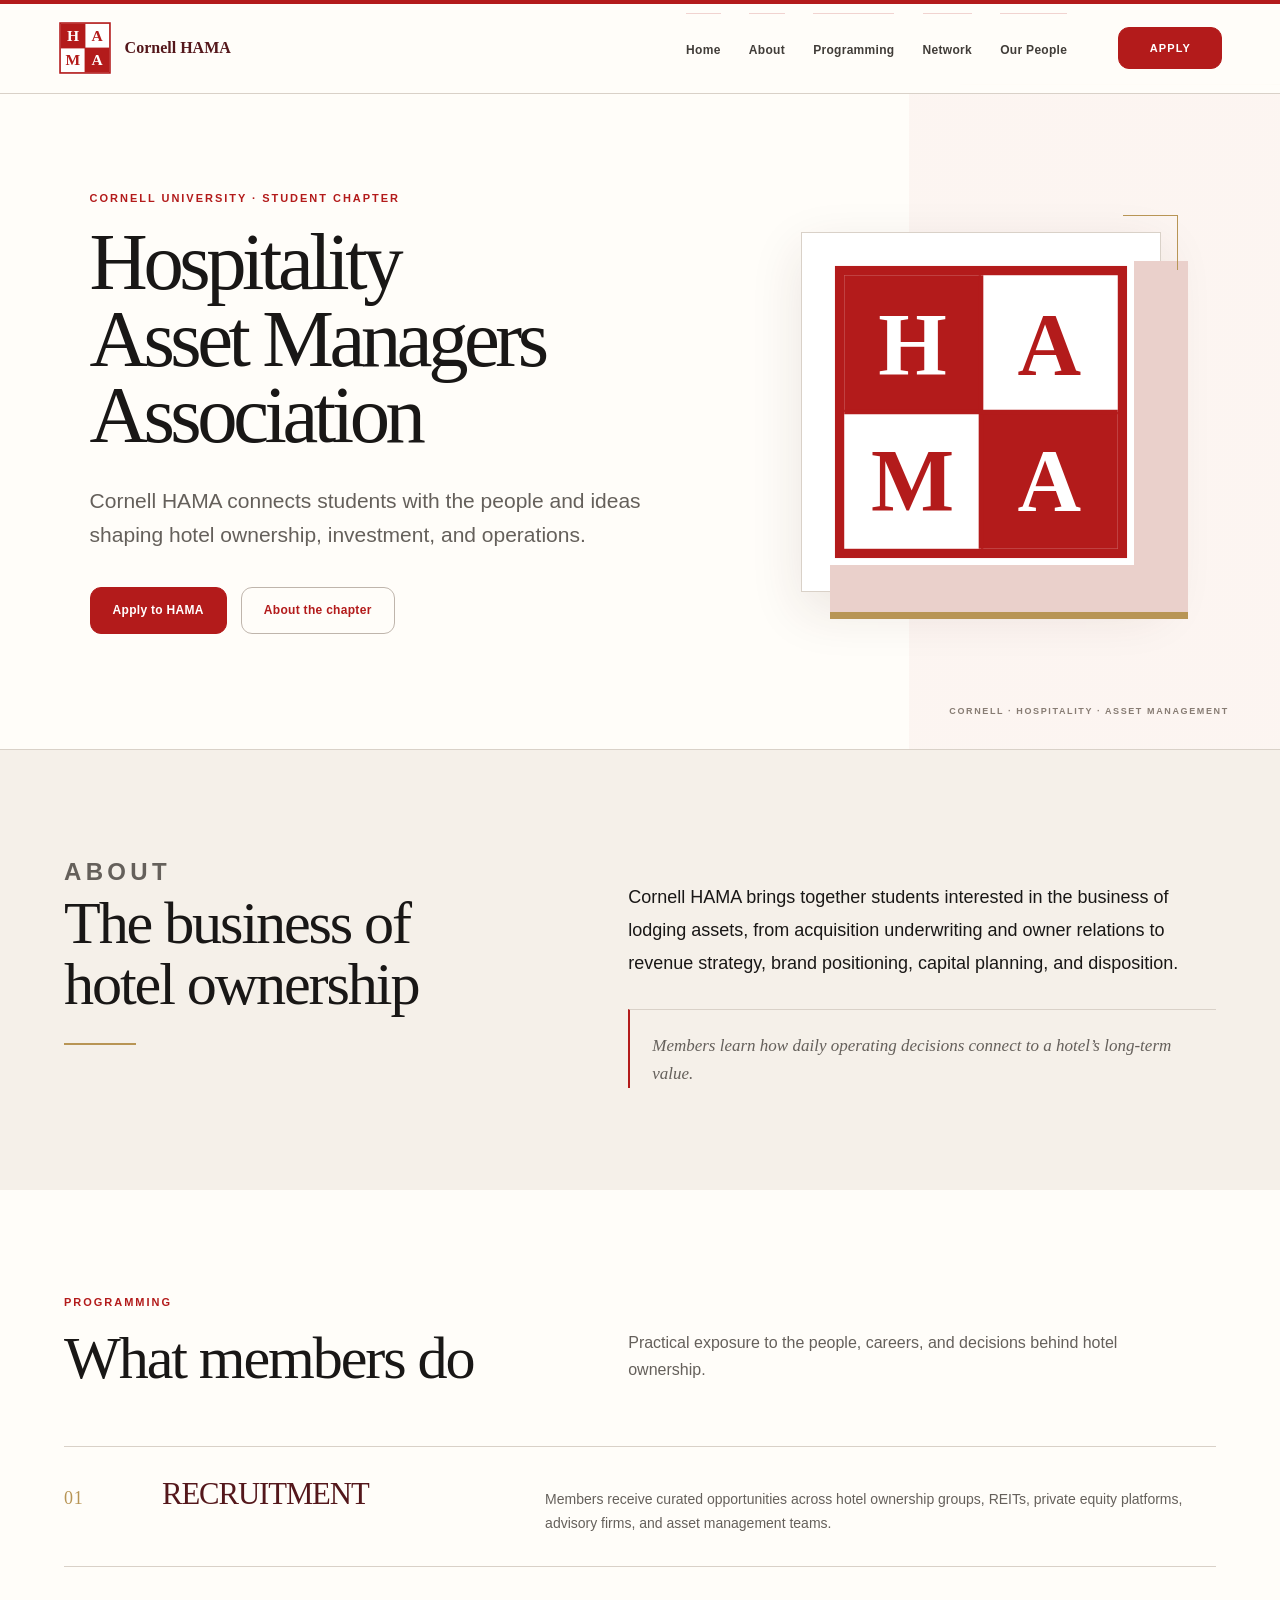
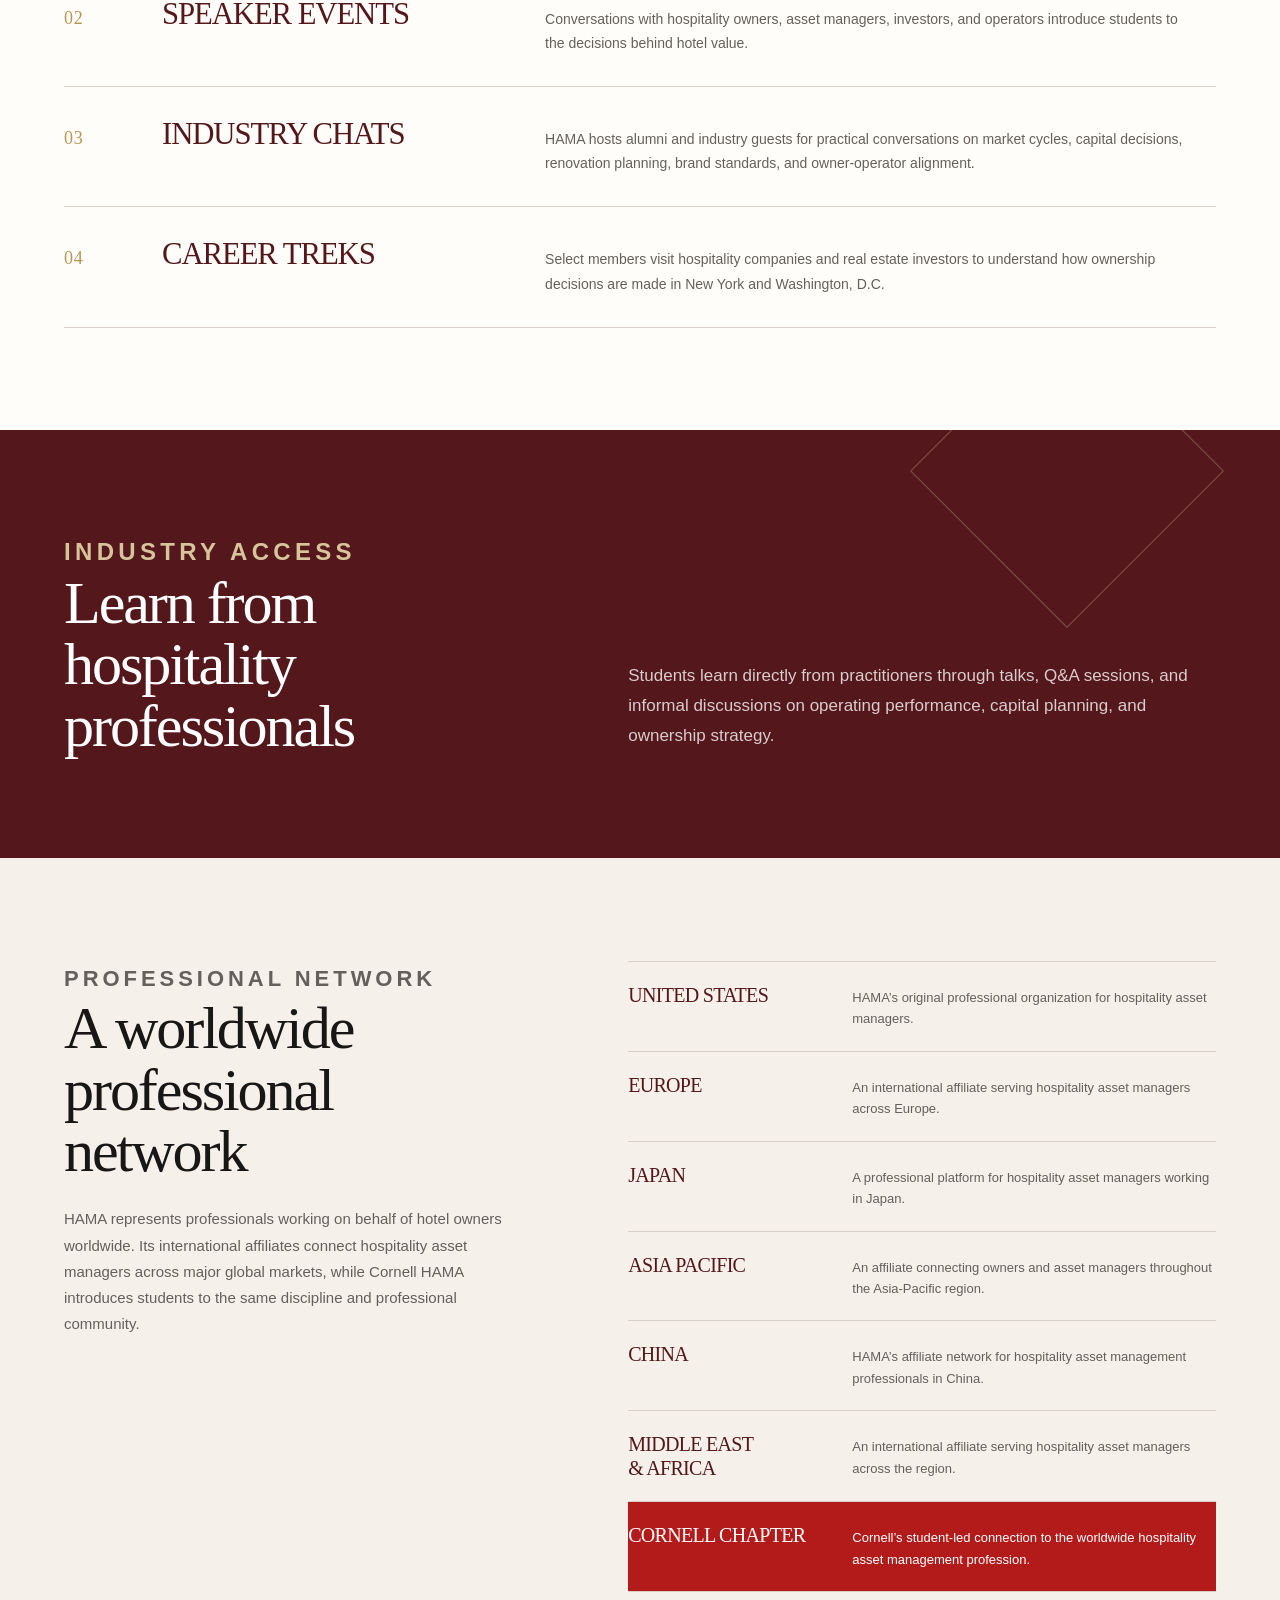
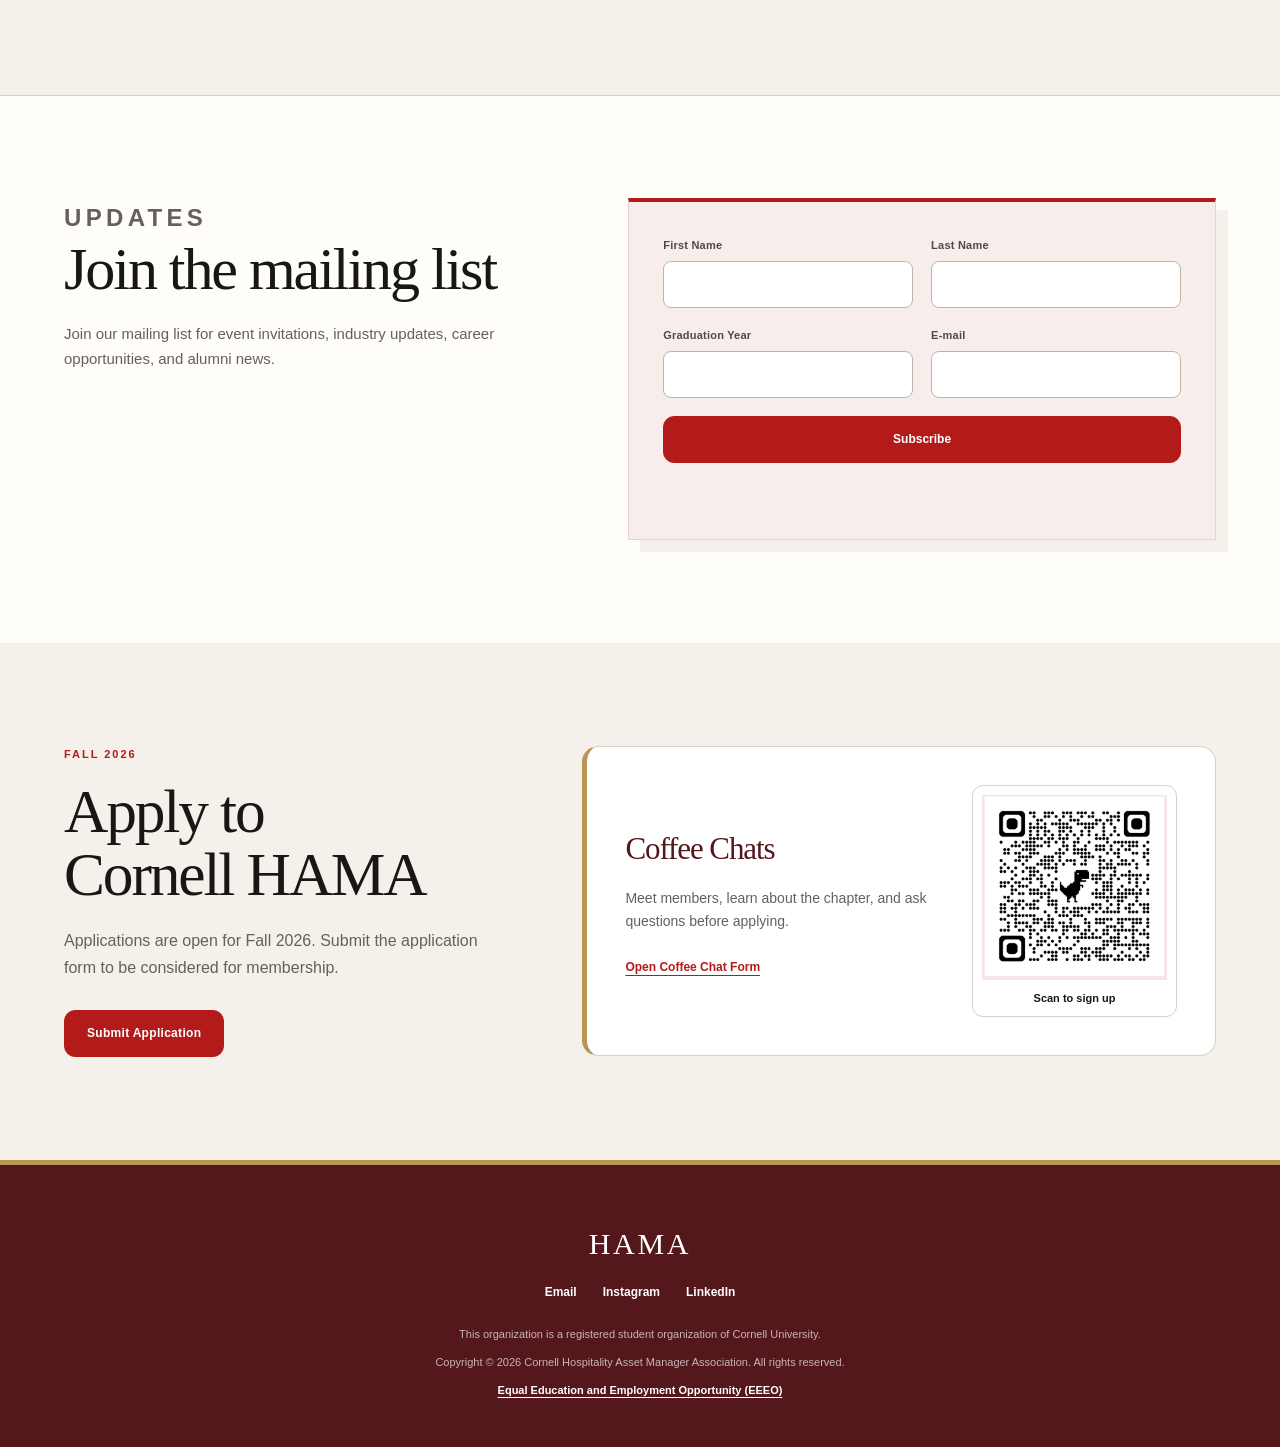
==== commit 35a9e4c9: "Soften button corner styling" ====
--- a/index.html
+++ b/index.html
@@ -20,7 +20,7 @@
     <meta name="twitter:image" content="https://cornellhama.com/assets/og-hama-2026.png">
     <link rel="icon" href="assets/hama-mark.svg" type="image/svg+xml">
     <link rel="stylesheet" href="styles.css?v=20260830-2">
-    <link rel="stylesheet" href="redesign.css?v=20260914-1">
+    <link rel="stylesheet" href="redesign.css?v=20260914-3">
   </head>
   <body>
     <a class="skip-link" href="#main">Skip to content</a>
--- a/redesign.css
+++ b/redesign.css
@@ -13,6 +13,9 @@
   --paper: #fffdf9;
   --soft: #f5f0e9;
   --white: #ffffff;
+  --radius-sm: 8px;
+  --radius: 11px;
+  --radius-lg: 16px;
   --shadow: 0 18px 50px rgba(77, 35, 30, 0.11);
 }
 
@@ -112,7 +115,7 @@
   color: #fff;
   background: var(--cornell-red);
   border: 1px solid var(--cornell-red);
-  border-radius: 0;
+  border-radius: var(--radius);
   font-size: 11px;
   font-weight: 800;
   letter-spacing: 0.1em;
@@ -125,7 +128,7 @@
   transform: none;
 }
 
-.menu-toggle { color: var(--cornell-red); border-color: var(--line); }
+.menu-toggle { color: var(--cornell-red); border-color: var(--line); border-radius: var(--radius-sm); }
 
 /* Hero */
 .hero {
@@ -200,7 +203,7 @@
   align-items: center;
   justify-content: center;
   padding: 12px 22px;
-  border-radius: 0;
+  border-radius: var(--radius);
   font-size: 12px;
   font-weight: 750;
   letter-spacing: 0.025em;
@@ -391,9 +394,9 @@
 }
 
 .subscribe-form label { gap: 7px; color: #4e4945; font-size: 11px; font-weight: 700; letter-spacing: 0.02em; text-transform: none; }
-.subscribe-form input { min-height: 47px; padding: 10px 12px; color: var(--ink); background: #fff; border: 1px solid #bfb4aa; border-radius: 0; }
+.subscribe-form input { min-height: 47px; padding: 10px 12px; color: var(--ink); background: #fff; border: 1px solid #bfb4aa; border-radius: var(--radius-sm); }
 .subscribe-form input:focus { border-color: var(--cornell-red); outline: none; }
-.subscribe-form button { min-height: 47px; color: #fff; background: var(--cornell-red); border: 1px solid var(--cornell-red); border-radius: 0; font-size: 12px; text-transform: none; }
+.subscribe-form button { min-height: 47px; color: #fff; background: var(--cornell-red); border: 1px solid var(--cornell-red); border-radius: var(--radius); font-size: 12px; text-transform: none; }
 .subscribe-form button:hover, .subscribe-form button:focus-visible { background: var(--burgundy); }
 .form-message { color: var(--cornell-red); }
 
@@ -420,14 +423,14 @@
   background: #fff;
   border: 1px solid var(--line);
   border-left: 5px solid var(--gold);
-  border-radius: 0;
+  border-radius: var(--radius-lg);
 }
 
 .coffee-chat-panel h3 { margin: 0; color: var(--burgundy); font-size: 31px; }
 .coffee-chat-panel p { margin: 13px 0 20px; color: var(--muted); font-size: 14px; }
 .coffee-chat-link { color: var(--cornell-red); font-size: 12px; font-weight: 750; text-decoration: underline; text-underline-offset: 4px; text-transform: none; }
 
-.coffee-chat-qr { display: grid; gap: 9px; padding: 9px; color: var(--ink); background: #fff; border: 1px solid var(--line); border-radius: 0; text-align: center; }
+.coffee-chat-qr { display: grid; gap: 9px; padding: 9px; color: var(--ink); background: #fff; border: 1px solid var(--line); border-radius: var(--radius); text-align: center; }
 .coffee-chat-qr img { width: 100%; aspect-ratio: 1; object-fit: contain; }
 .coffee-chat-qr span { font-size: 11px; font-weight: 700; }
 
@@ -470,6 +473,17 @@
 .people-grid { grid-template-columns: repeat(3, minmax(0, 1fr)); gap: 56px 30px; }
 .person-card, .person-card:hover, .person-card:focus-visible { gap: 0; color: var(--ink); transform: none; }
 
+.person-card {
+  width: 100%;
+  padding: 0;
+  appearance: none;
+  background: transparent;
+  border: 0;
+  font: inherit;
+  text-align: left;
+  cursor: pointer;
+}
+
 .person-card img {
   width: 100%;
   aspect-ratio: 4 / 5;
@@ -478,7 +492,7 @@
   background: var(--soft);
   border: 1px solid var(--line);
   border-bottom: 4px solid var(--rose);
-  border-radius: 0;
+  border-radius: var(--radius-lg);
   filter: none;
   transition: box-shadow 180ms ease, border-color 180ms ease;
 }
@@ -491,6 +505,164 @@
 .person-card .person-role { color: var(--cornell-red); font-weight: 750; letter-spacing: 0; text-transform: none; }
 .person-card .person-major { color: var(--ink); font-weight: 500; }
 
+/* Quick member profile */
+.person-preview {
+  width: min(1080px, calc(100% - 36px));
+  max-width: none;
+  max-height: min(860px, calc(100vh - 36px));
+  margin: auto;
+  padding: 0;
+  overflow: visible;
+  color: #fff;
+  background: transparent;
+  border: 0;
+}
+
+.person-preview::backdrop {
+  background: rgba(20, 14, 14, 0.78);
+  backdrop-filter: blur(5px);
+}
+
+.person-preview-shell {
+  position: relative;
+  display: grid;
+  grid-template-columns: minmax(330px, 0.88fr) minmax(390px, 1.12fr);
+  max-height: min(860px, calc(100vh - 36px));
+  overflow: auto;
+  background: var(--burgundy);
+  border: 1px solid rgba(216, 196, 155, 0.7);
+  box-shadow: 0 30px 80px rgba(0, 0, 0, 0.34);
+}
+
+.person-preview-close {
+  position: absolute;
+  z-index: 3;
+  top: 16px;
+  right: 16px;
+  width: 39px;
+  height: 39px;
+  display: grid;
+  place-items: center;
+  padding: 0 0 3px;
+  color: var(--burgundy);
+  background: rgba(255, 253, 249, 0.94);
+  border: 1px solid rgba(84, 23, 27, 0.18);
+  border-radius: 50%;
+  font-family: Arial, Helvetica, sans-serif;
+  font-size: 25px;
+  line-height: 1;
+  cursor: pointer;
+}
+
+.person-preview-copy {
+  align-self: center;
+  padding: clamp(42px, 5vw, 68px);
+}
+
+.person-preview-role {
+  margin: 0 0 12px;
+  color: var(--gold-light);
+  font-size: 11px;
+  font-weight: 800;
+  letter-spacing: 0.17em;
+  text-transform: uppercase;
+}
+
+.person-preview-copy h2 {
+  margin: 0;
+  color: #fff;
+  font-size: clamp(39px, 4.2vw, 58px);
+  line-height: 1;
+}
+
+.person-preview-intro {
+  margin: 24px 0 26px;
+  color: rgba(255, 255, 255, 0.78);
+  font-size: 15px;
+  line-height: 1.72;
+}
+
+.person-preview-facts {
+  display: grid;
+  gap: 0;
+  margin: 0 0 30px;
+  border-top: 1px solid rgba(255, 255, 255, 0.18);
+}
+
+.person-preview-facts div {
+  display: grid;
+  grid-template-columns: minmax(82px, 0.34fr) minmax(0, 1fr);
+  gap: 16px;
+  padding: 11px 0;
+  border-bottom: 1px solid rgba(255, 255, 255, 0.18);
+}
+
+.person-preview-facts dt {
+  color: var(--gold-light);
+  font-size: 11px;
+  font-weight: 750;
+}
+
+.person-preview-facts dd {
+  margin: 0;
+  color: #fff;
+  font-size: 13px;
+}
+
+.person-preview-actions {
+  display: flex;
+  align-items: center;
+  gap: 19px;
+  flex-wrap: wrap;
+}
+
+.person-preview-actions .primary-action {
+  color: var(--burgundy);
+  background: var(--gold-light);
+  border-color: var(--gold-light);
+}
+
+.person-preview-actions .primary-action:hover,
+.person-preview-actions .primary-action:focus-visible {
+  color: var(--burgundy);
+  background: #fff;
+  border-color: #fff;
+}
+
+.person-preview-email {
+  color: #fff;
+  font-size: 12px;
+  font-weight: 700;
+  text-decoration: underline;
+  text-underline-offset: 4px;
+}
+
+.person-preview-portrait {
+  min-width: 0;
+  display: grid;
+  grid-template-rows: minmax(0, 1fr) auto;
+  margin: 0;
+  background: var(--paper);
+}
+
+.person-preview-portrait img {
+  width: 100%;
+  height: min(690px, calc(100vh - 118px));
+  min-height: 520px;
+  object-fit: cover;
+  object-position: center 25%;
+}
+
+.person-preview-portrait figcaption {
+  padding: 17px 22px 18px;
+  color: var(--burgundy);
+  background: var(--paper);
+  font-family: "Iowan Old Style", "Palatino Linotype", Palatino, Georgia, serif;
+  font-size: 18px;
+  font-style: italic;
+  text-align: center;
+}
+
 /* Individual profiles */
 .profile-page { padding: 158px clamp(22px, 5vw, 72px) clamp(76px, 8vw, 112px); background: var(--paper); }
 .profile-layout { width: min(1040px, 100%); grid-template-columns: minmax(320px, 0.88fr) minmax(320px, 1.12fr); gap: clamp(50px, 8vw, 96px); align-items: start; }
@@ -502,7 +674,7 @@
   object-position: center 25%;
   border: 1px solid var(--line);
   border-bottom: 6px solid var(--gold);
-  border-radius: 0;
+  border-radius: var(--radius-lg);
   box-shadow: 16px 16px 0 var(--blush);
 }
 
@@ -518,7 +690,7 @@
 .linkedin-link::before { display: none; }
 
 .lobby-header, .lobby-intro { background: var(--burgundy); }
-.auth-card { border-radius: 0; box-shadow: var(--shadow); }
+.auth-card { border-radius: var(--radius-lg); box-shadow: var(--shadow); }
 
 @media (min-width: 901px) {
   .menu-toggle { display: none; }
@@ -567,6 +739,9 @@
   .network-layout, .subscribe-layout, .application-layout { gap: 44px; }
   .people-grid { grid-template-columns: repeat(2, minmax(0, 1fr)); }
   .profile-photo { max-width: 600px; }
+
+  .person-preview-shell { grid-template-columns: minmax(290px, 0.9fr) minmax(330px, 1.1fr); }
+  .person-preview-copy { padding: 42px 34px; }
 }
 
 @media (max-width: 680px) {
@@ -595,6 +770,22 @@
   .profile-content dl div { grid-template-columns: 1fr; gap: 3px; }
   .profile-page { padding-top: 116px; }
   .lobby-main { grid-template-columns: 1fr; }
+
+  .person-preview {
+    width: min(100% - 20px, 540px);
+    max-height: calc(100vh - 20px);
+  }
+
+  .person-preview-shell {
+    grid-template-columns: 1fr;
+    max-height: calc(100vh - 20px);
+  }
+
+  .person-preview-copy { padding: 50px 26px 34px; }
+  .person-preview-portrait { order: -1; }
+  .person-preview-portrait img { height: 52vh; min-height: 330px; }
+  .person-preview-portrait figcaption { display: none; }
+  .person-preview-facts div { grid-template-columns: 78px minmax(0, 1fr); }
 }
 
 @media (prefers-reduced-motion: reduce) {
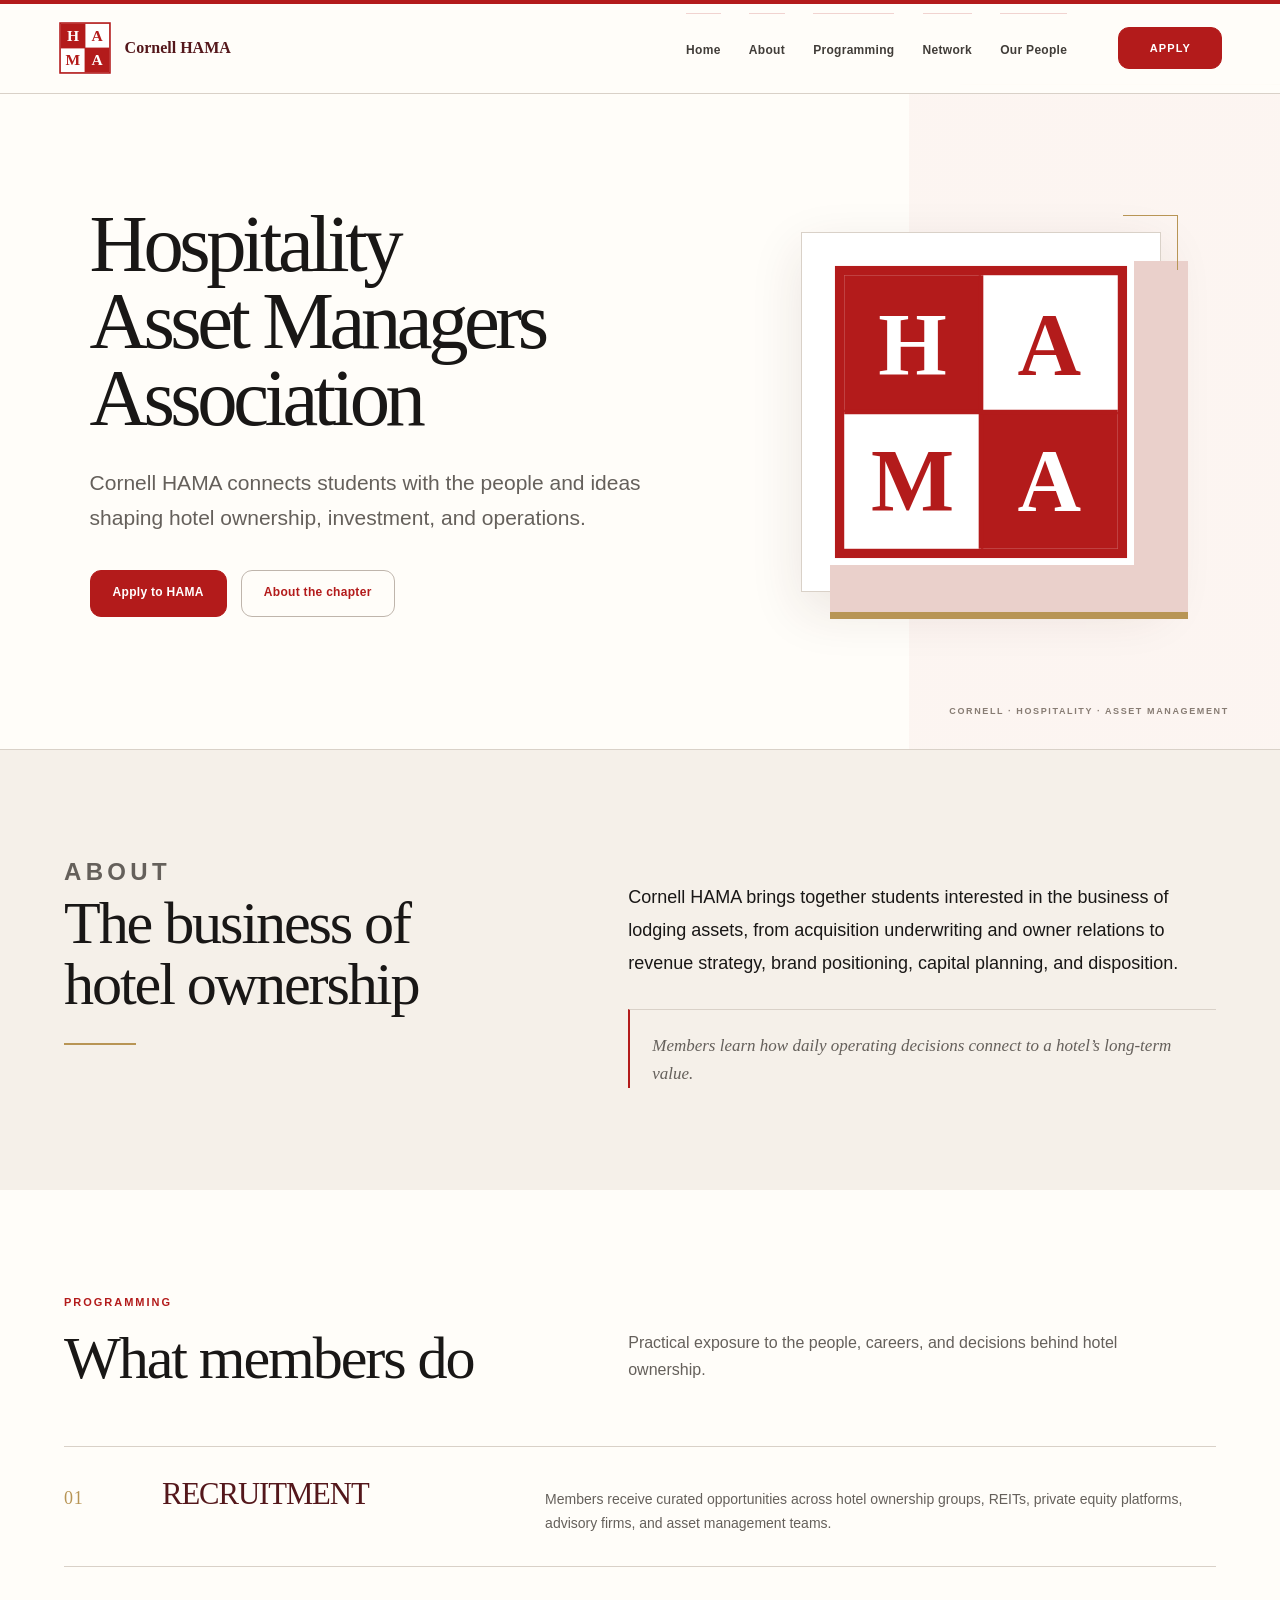
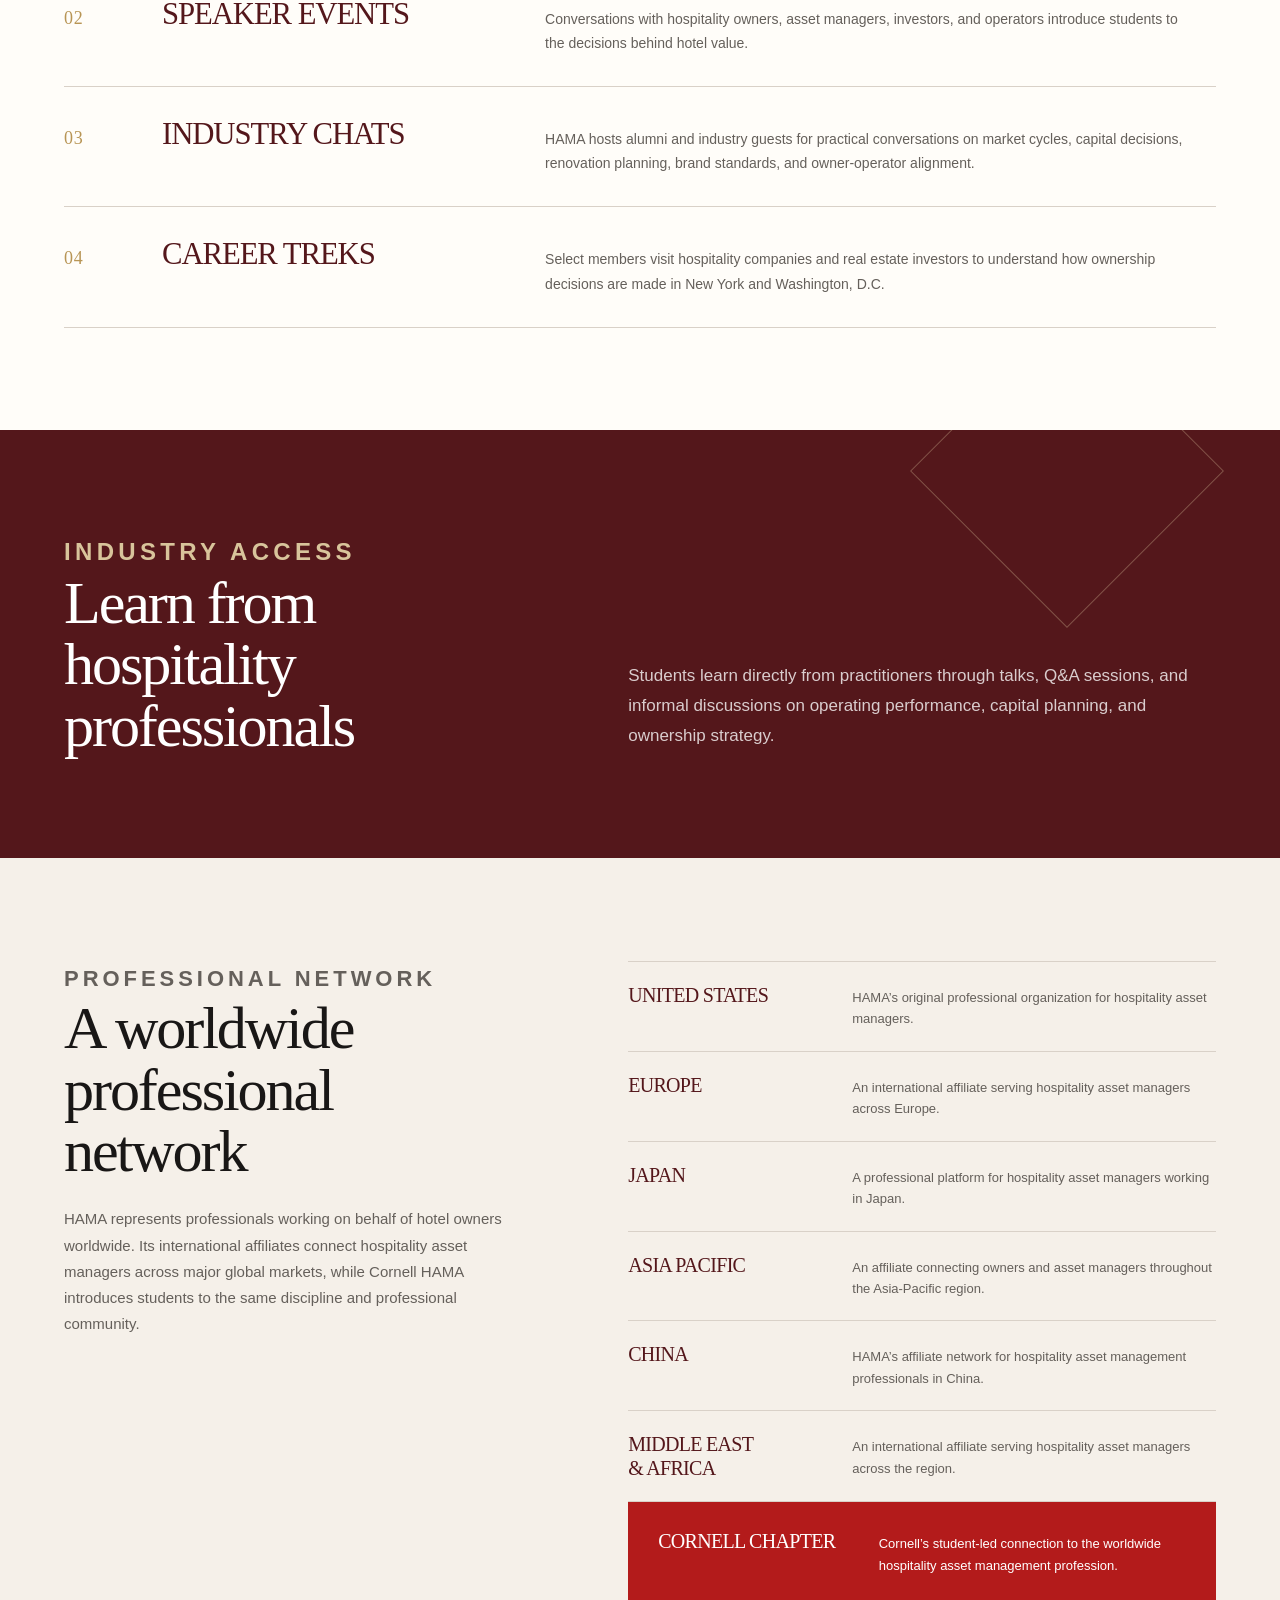
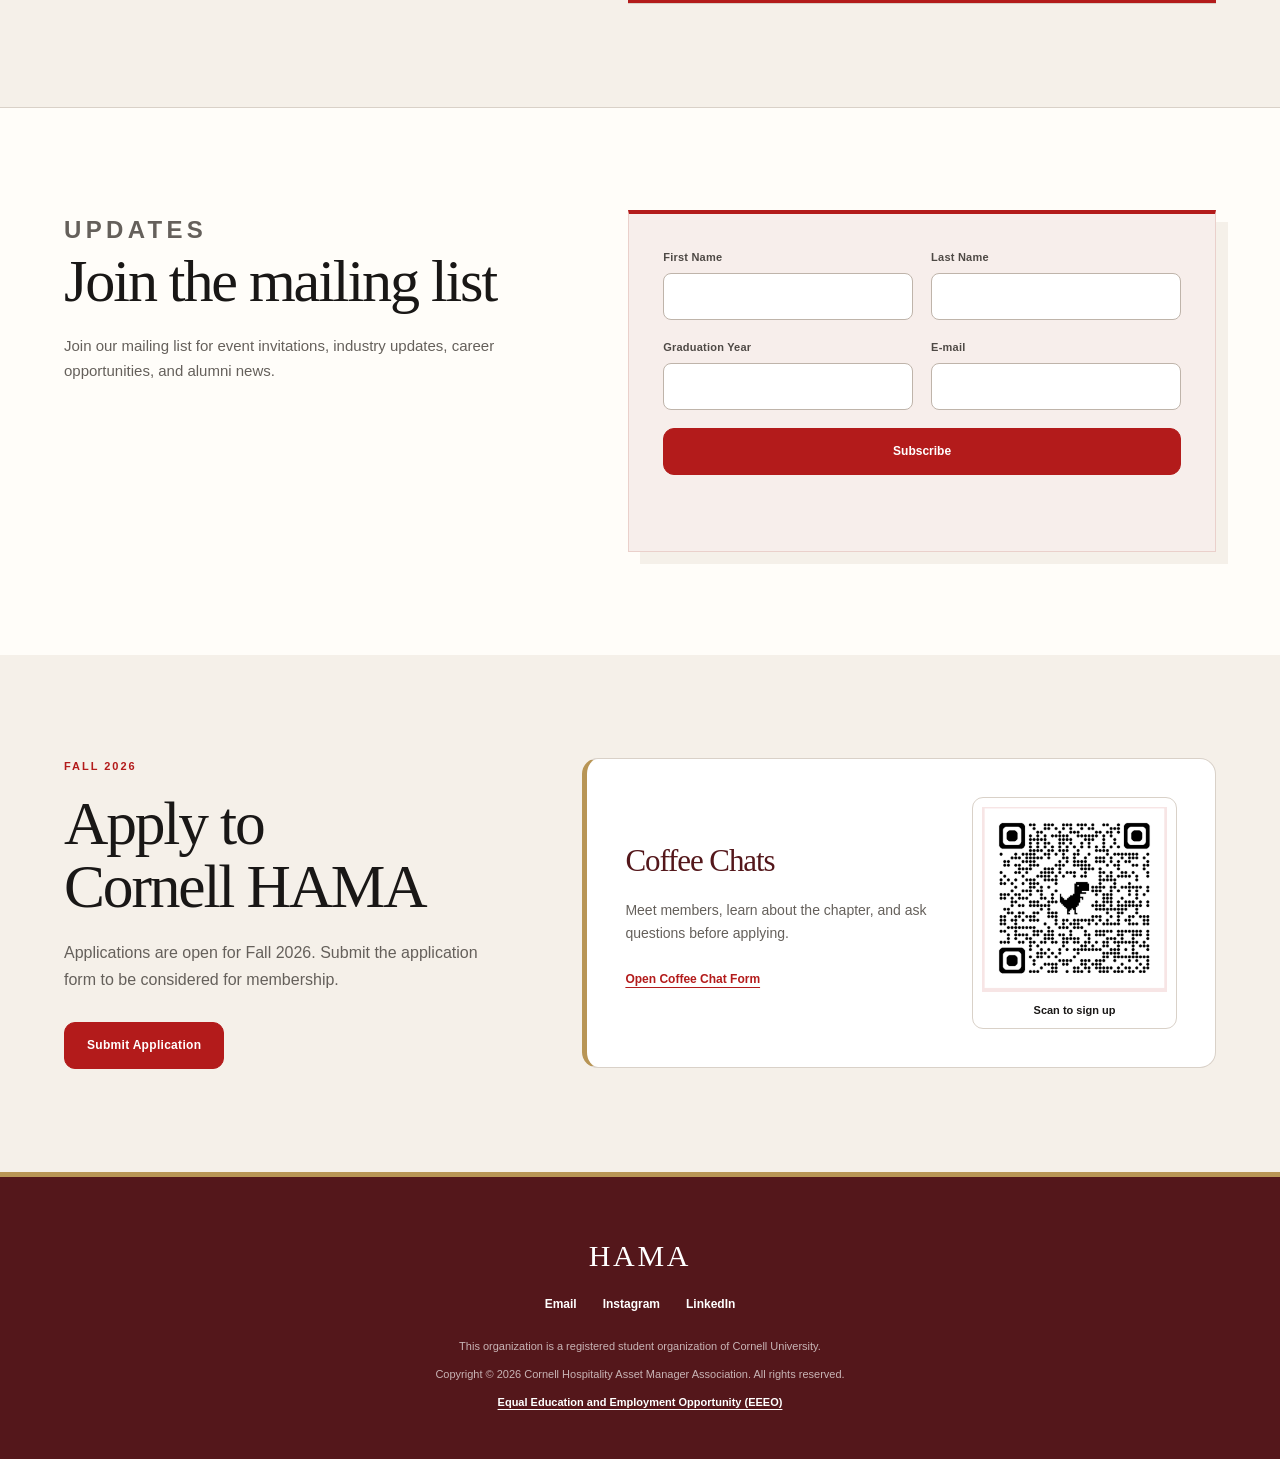
==== commit 260034d9: "Refine hero and network card spacing" ====
--- a/index.html
+++ b/index.html
@@ -20,7 +20,7 @@
     <meta name="twitter:image" content="https://cornellhama.com/assets/og-hama-2026.png">
     <link rel="icon" href="assets/hama-mark.svg" type="image/svg+xml">
     <link rel="stylesheet" href="styles.css?v=20260830-2">
-    <link rel="stylesheet" href="redesign.css?v=20260914-3">
+  <link rel="stylesheet" href="redesign.css?v=20260914-4">
   </head>
   <body>
     <a class="skip-link" href="#main">Skip to content</a>
@@ -54,7 +54,6 @@
           <img src="assets/hama-mark.svg" alt="">
         </div>
         <div class="hero-content">
-          <p class="hero-kicker">Cornell University · Student Chapter</p>
           <h1>Hospitality Asset Managers Association</h1>
           <p class="hero-deck">
             Cornell HAMA connects students with the people and ideas shaping hotel ownership, investment, and operations.
--- a/redesign.css
+++ b/redesign.css
@@ -373,10 +373,17 @@
   border-bottom: 1px solid var(--line);
 }
 
-.chapter-grid .student-chapter { grid-column: auto; padding: 24px 22px; background: var(--cornell-red); }
-.chapter-grid h3 { margin: 0; color: var(--burgundy); font-size: 20px; line-height: 1.2; }
+.chapter-grid article.student-chapter {
+  grid-column: auto;
+  grid-template-columns: minmax(170px, 0.62fr) minmax(0, 1fr);
+  gap: 30px;
+  padding: 27px 30px;
+  overflow: hidden;
+  background: var(--cornell-red);
+}
+.chapter-grid h3 { min-width: 0; margin: 0; color: var(--burgundy); font-size: 20px; line-height: 1.2; }
 .chapter-grid p { margin: 0; color: var(--muted); font-size: 13px; line-height: 1.65; }
-.chapter-grid .student-chapter h3, .chapter-grid .student-chapter p { color: #fff; }
+.chapter-grid article.student-chapter h3, .chapter-grid article.student-chapter p { color: #fff; }
 
 /* Mailing list */
 .subscribe { color: var(--ink); background: var(--paper); border-top: 1px solid var(--line); }
@@ -759,7 +766,7 @@
   .work-grid p { grid-column: 2; }
 
   .chapter-grid article, .chapter-grid article:nth-child(odd), .chapter-grid article:nth-child(even) { grid-template-columns: 1fr; gap: 6px; }
-  .chapter-grid .student-chapter { padding: 23px 20px; }
+  .chapter-grid article.student-chapter { grid-template-columns: 1fr; gap: 8px; padding: 23px 20px; }
 
   .people-grid, .subscribe-form { grid-template-columns: 1fr; }
   .subscribe-form { padding: 26px 21px; box-shadow: 8px 8px 0 var(--soft); }
